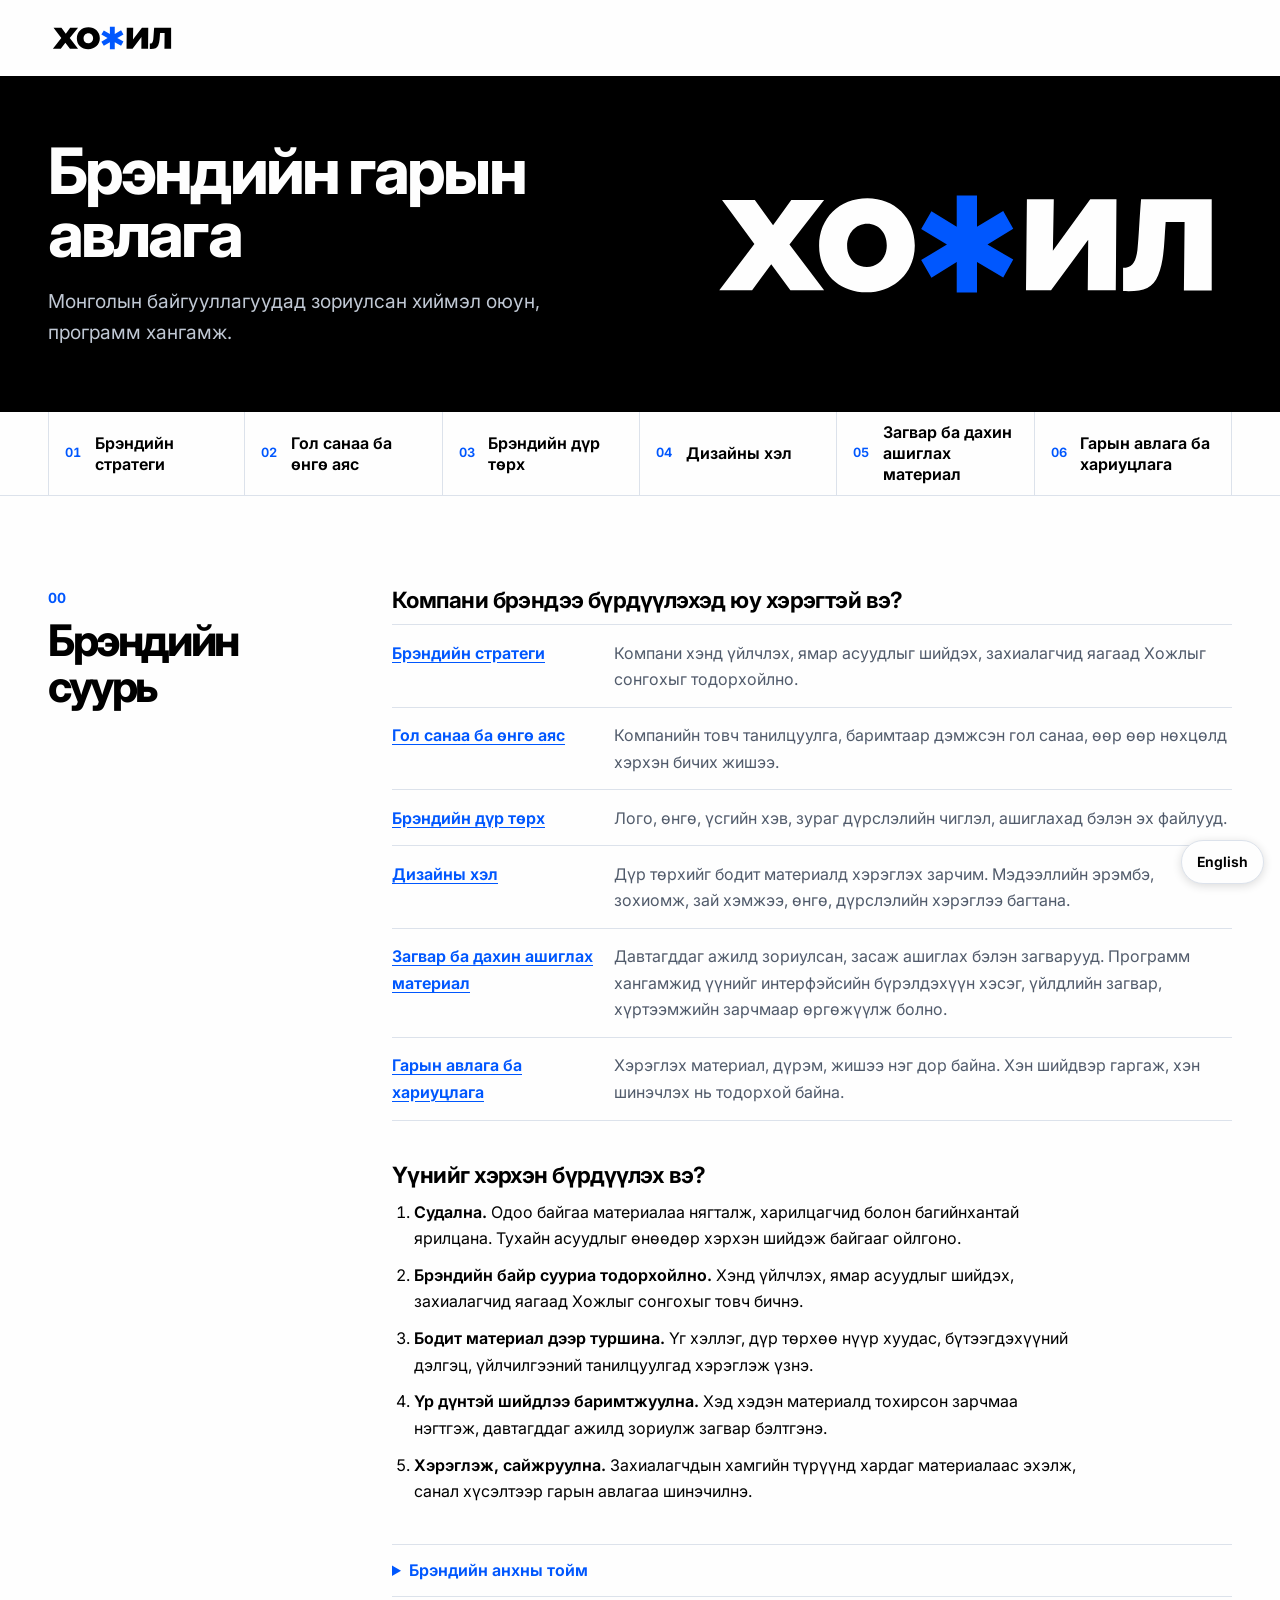
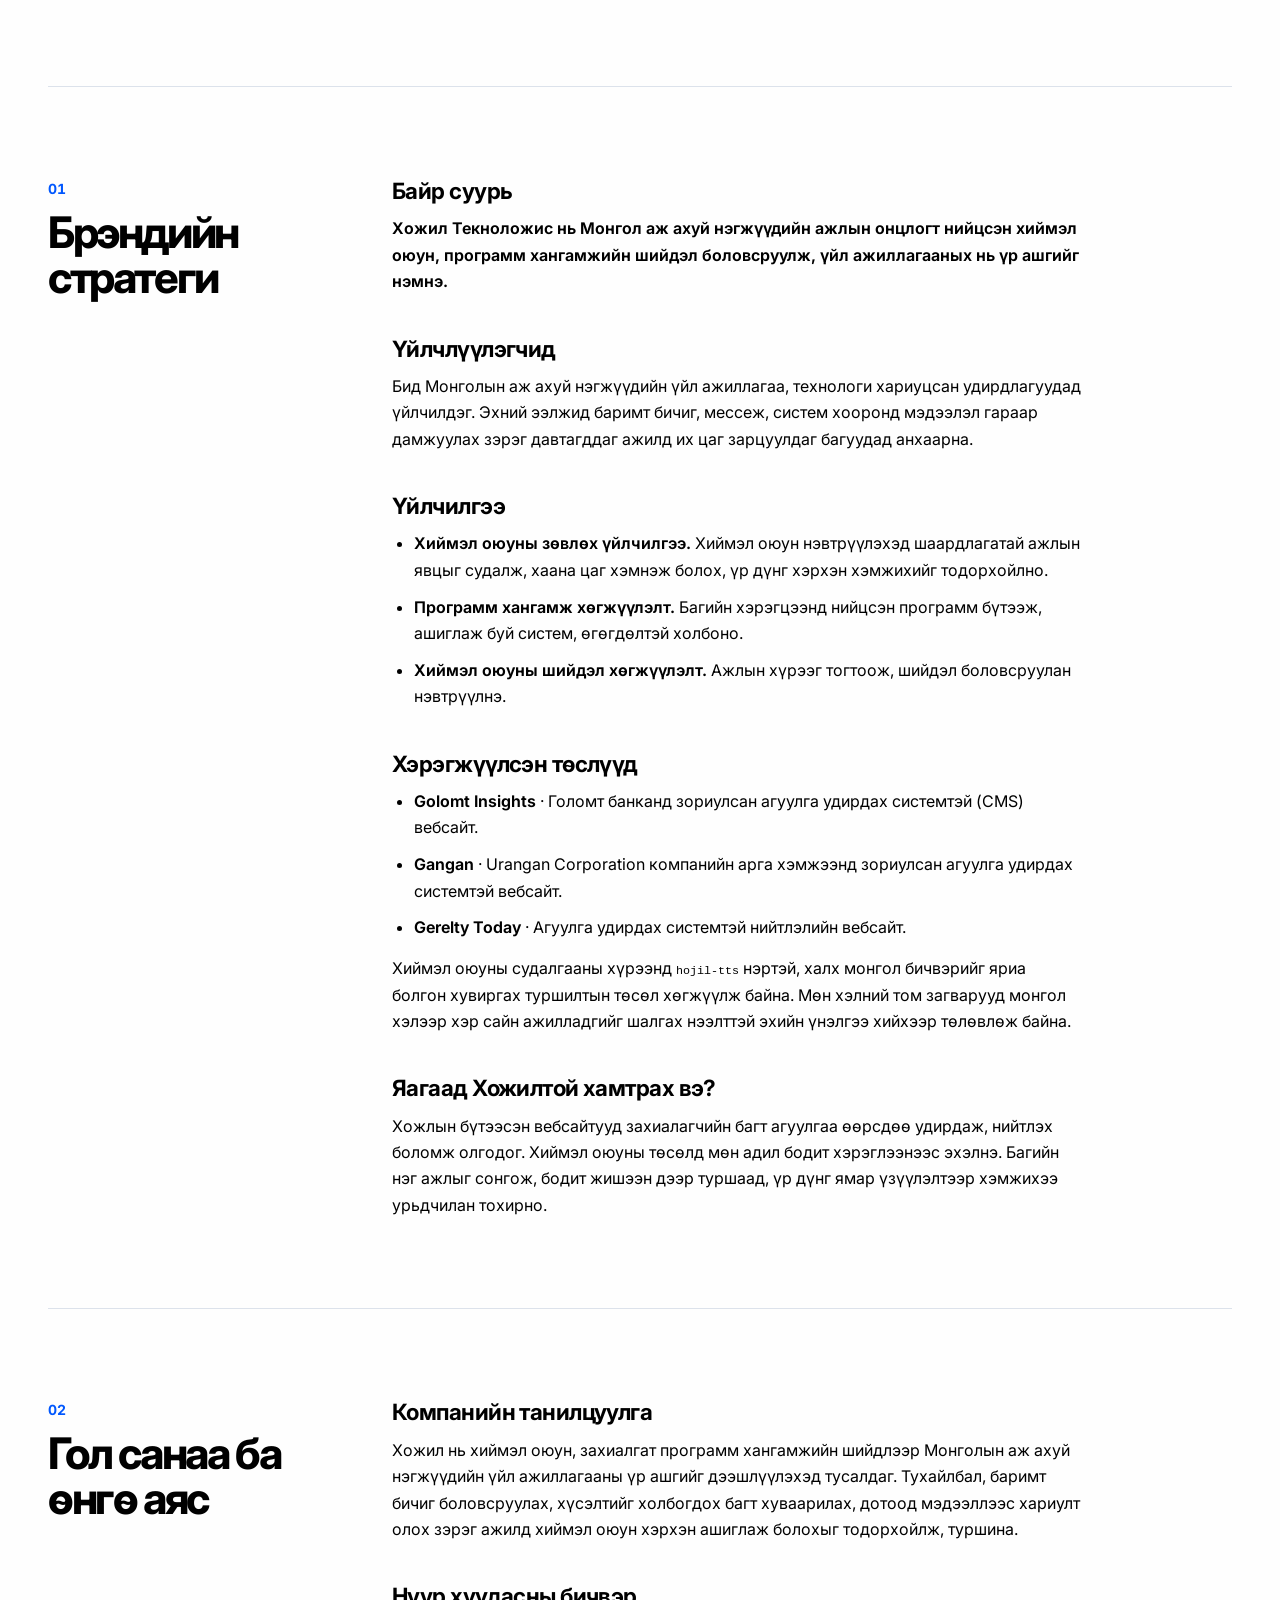
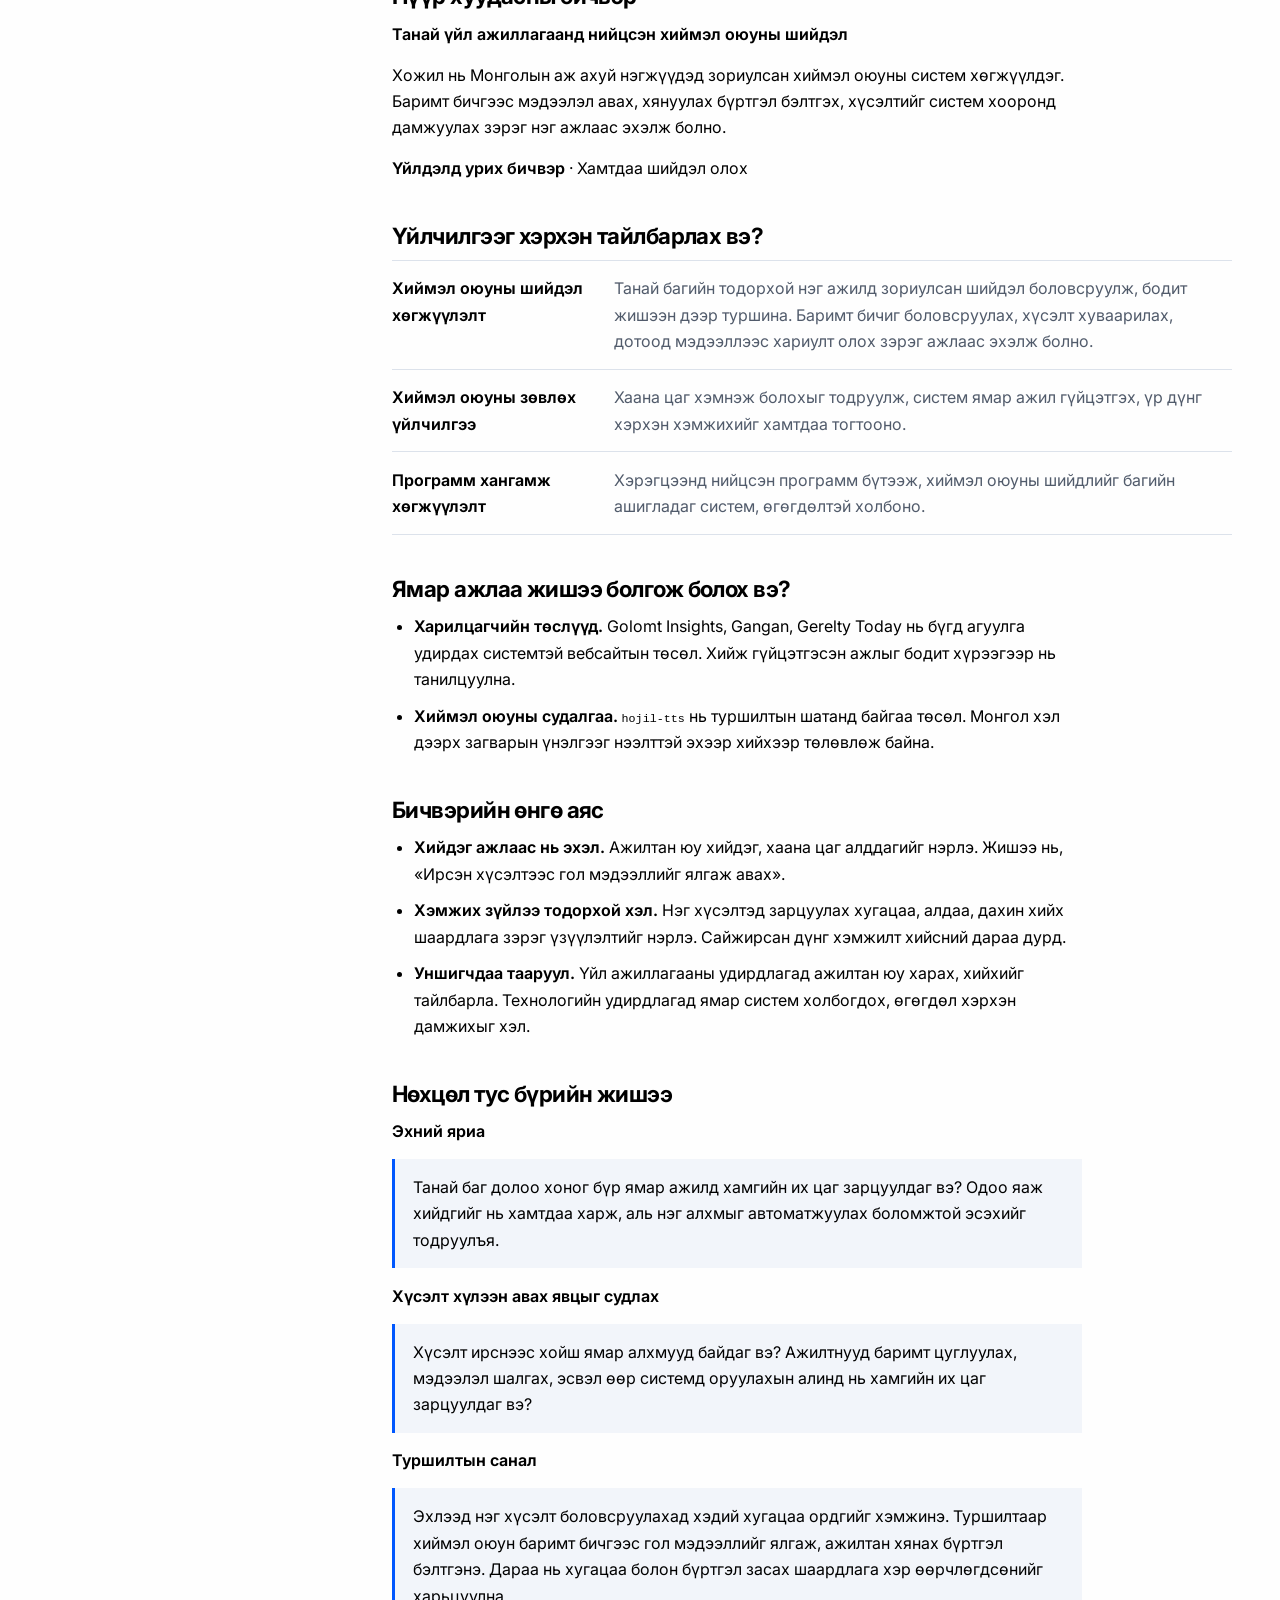
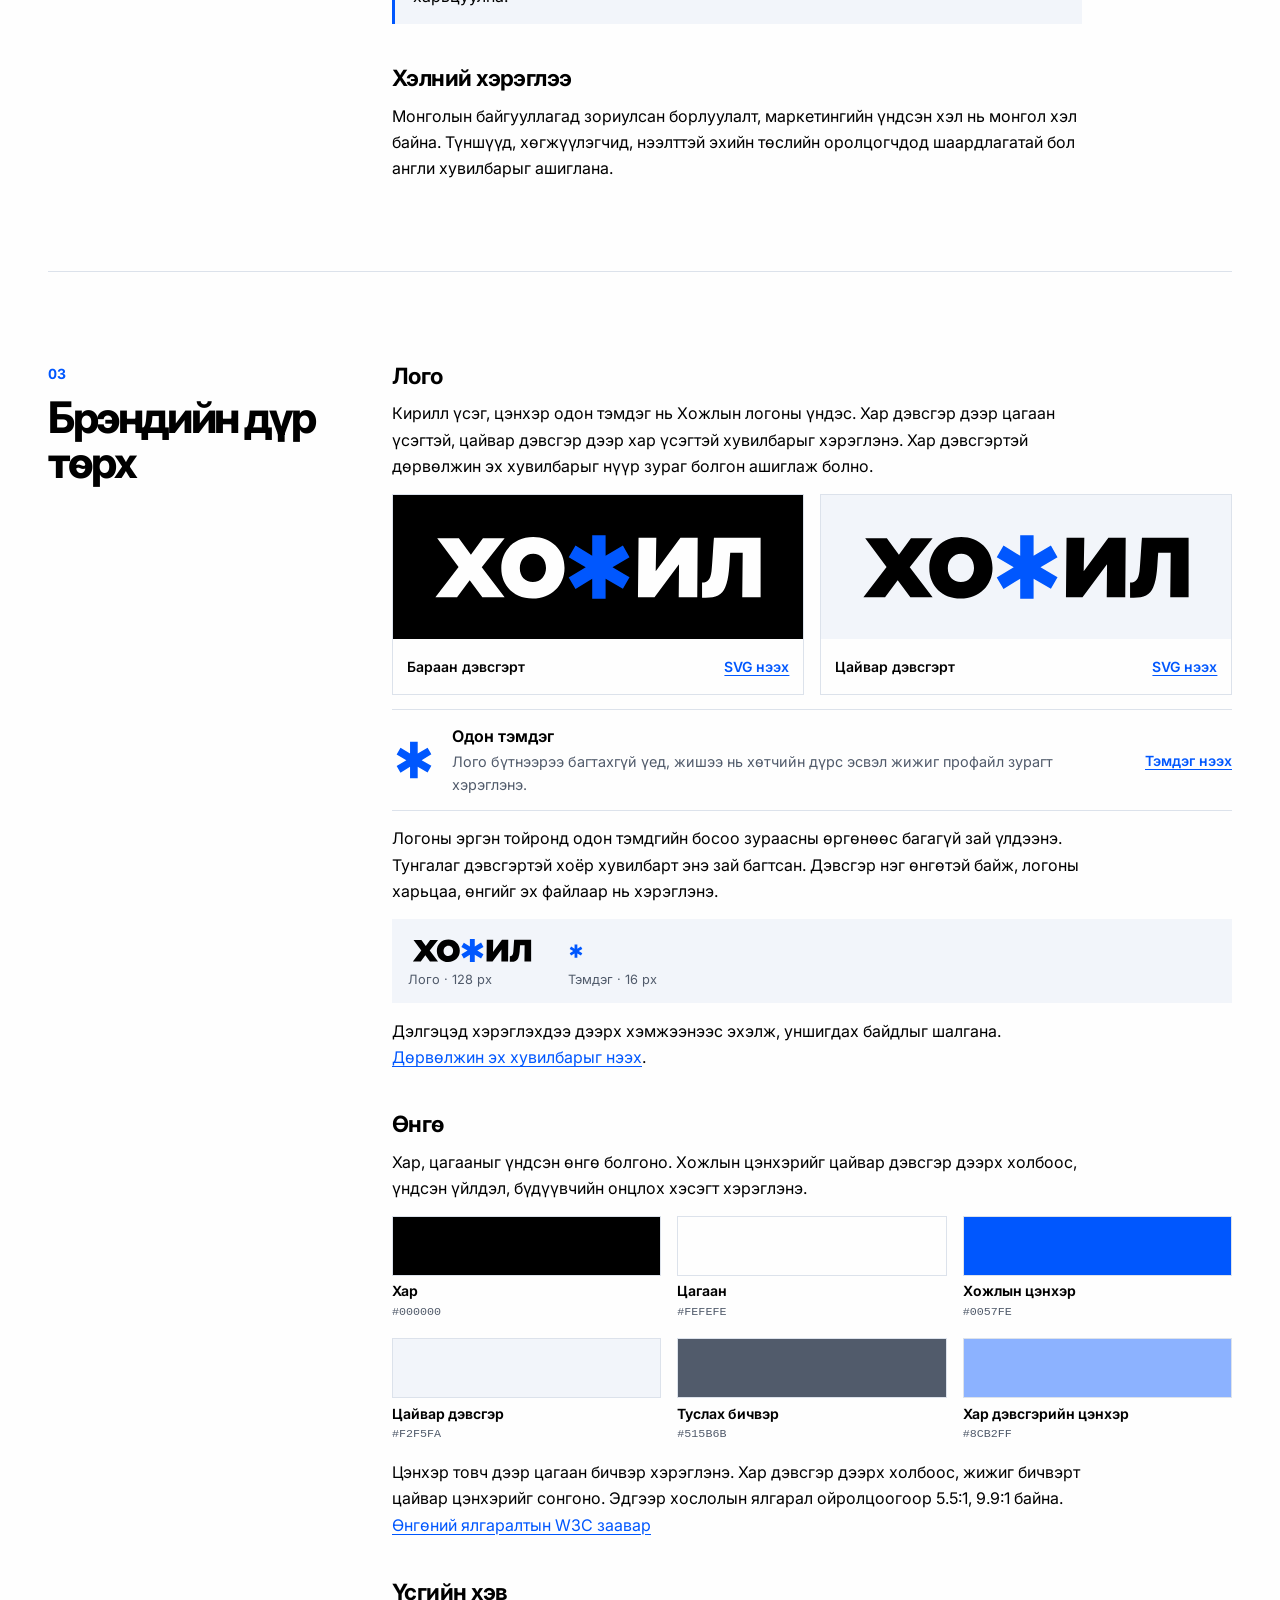
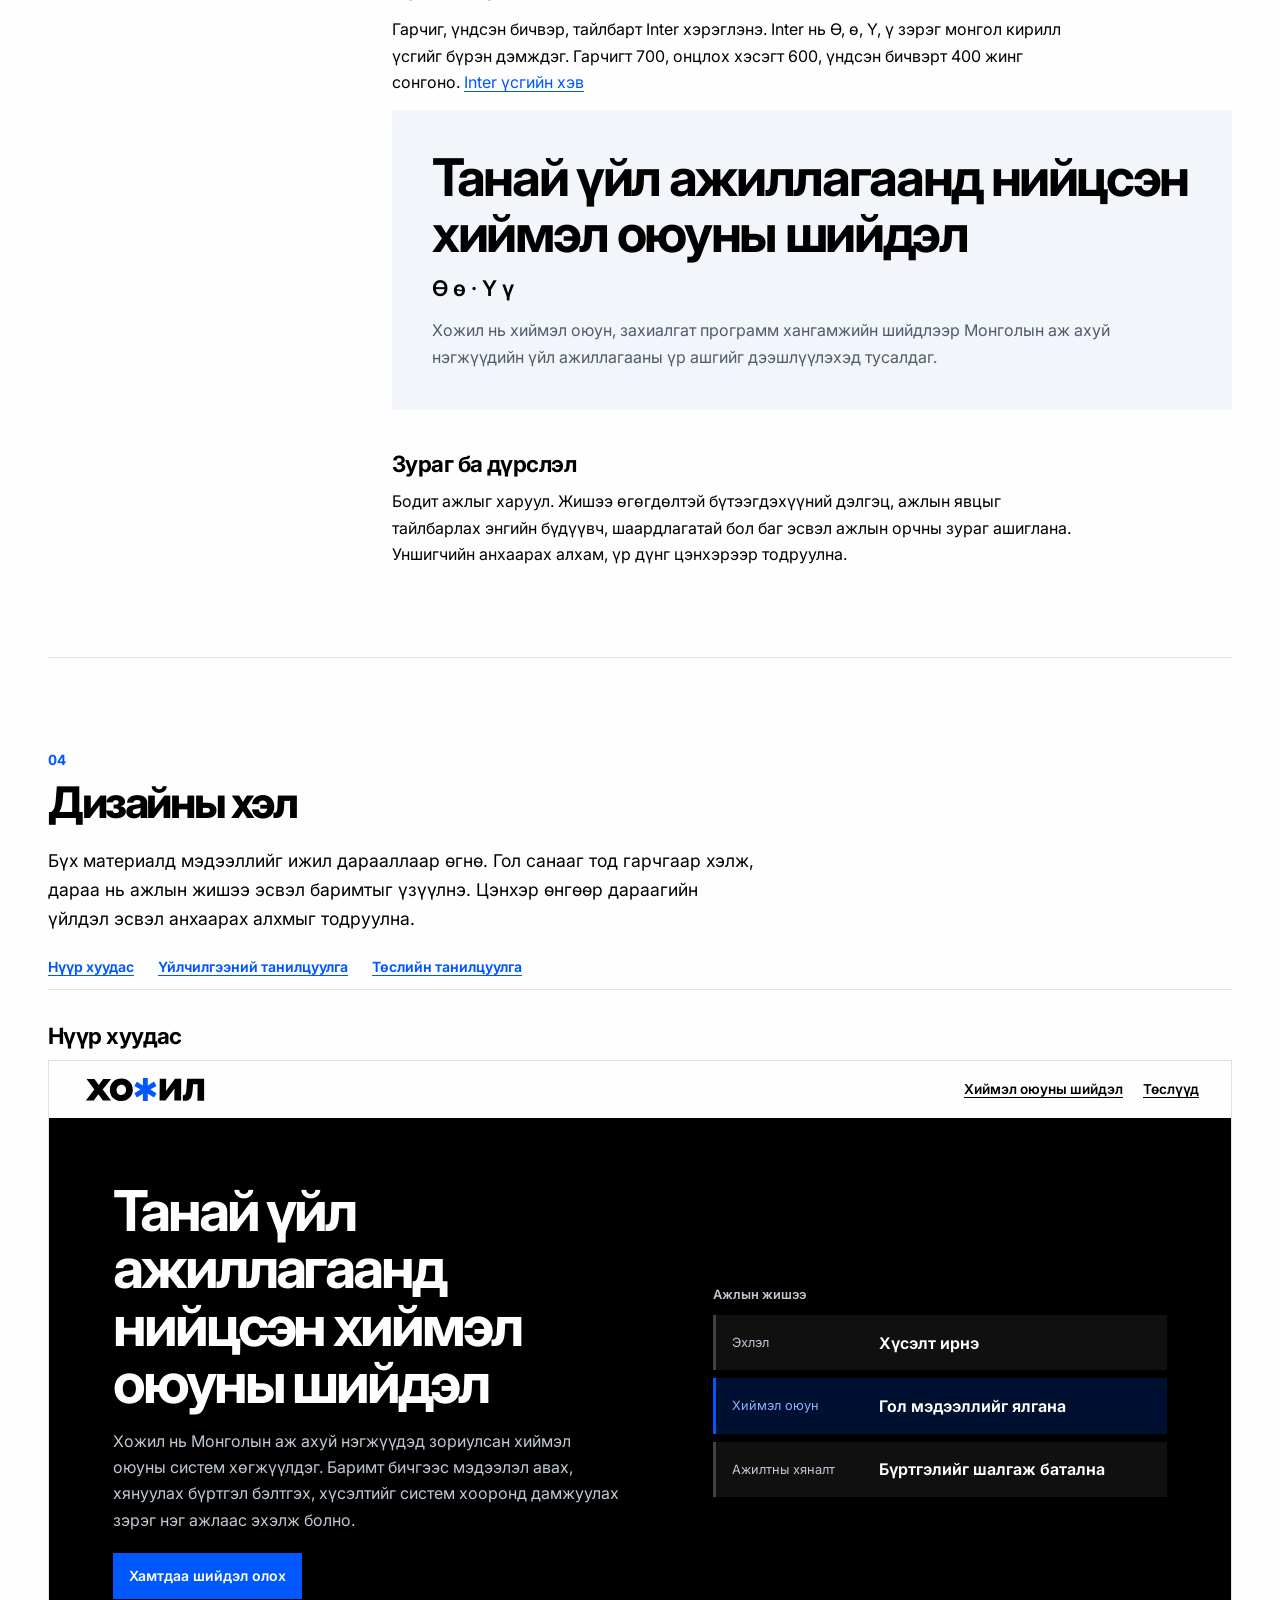
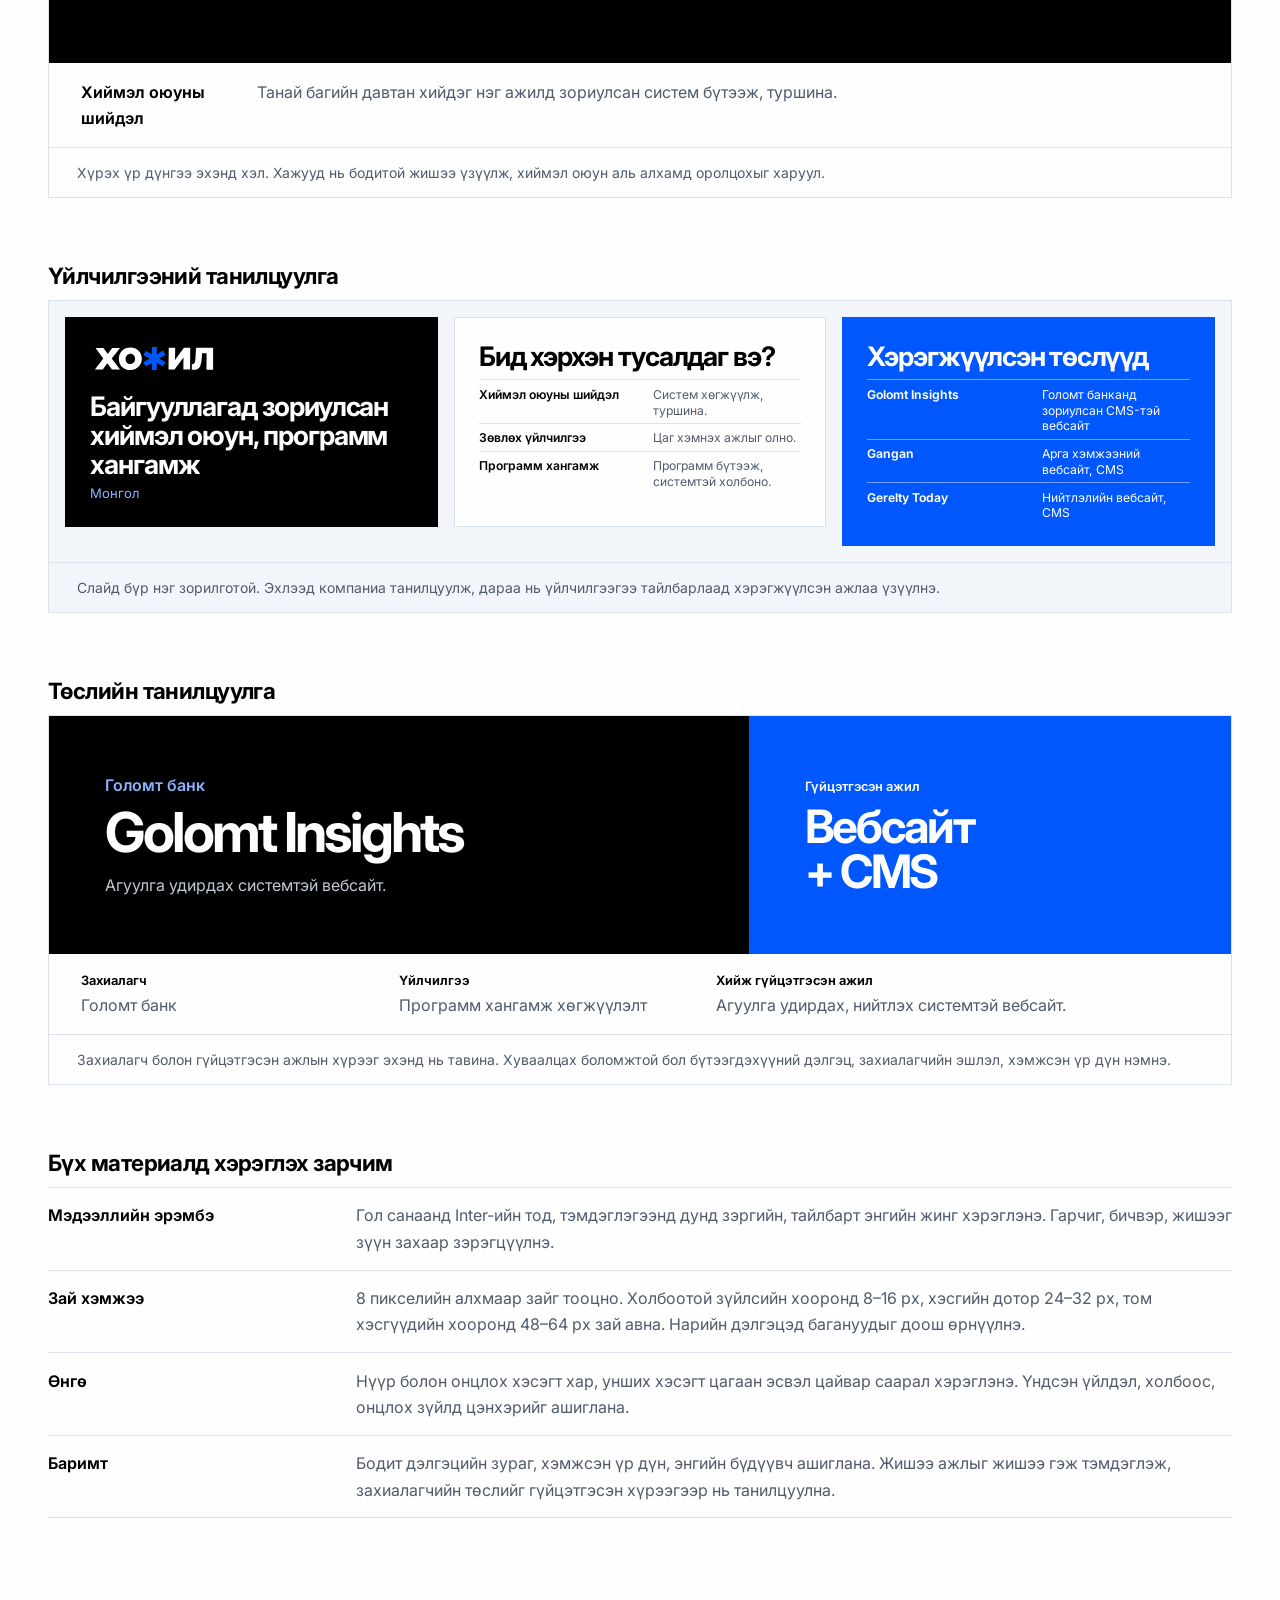
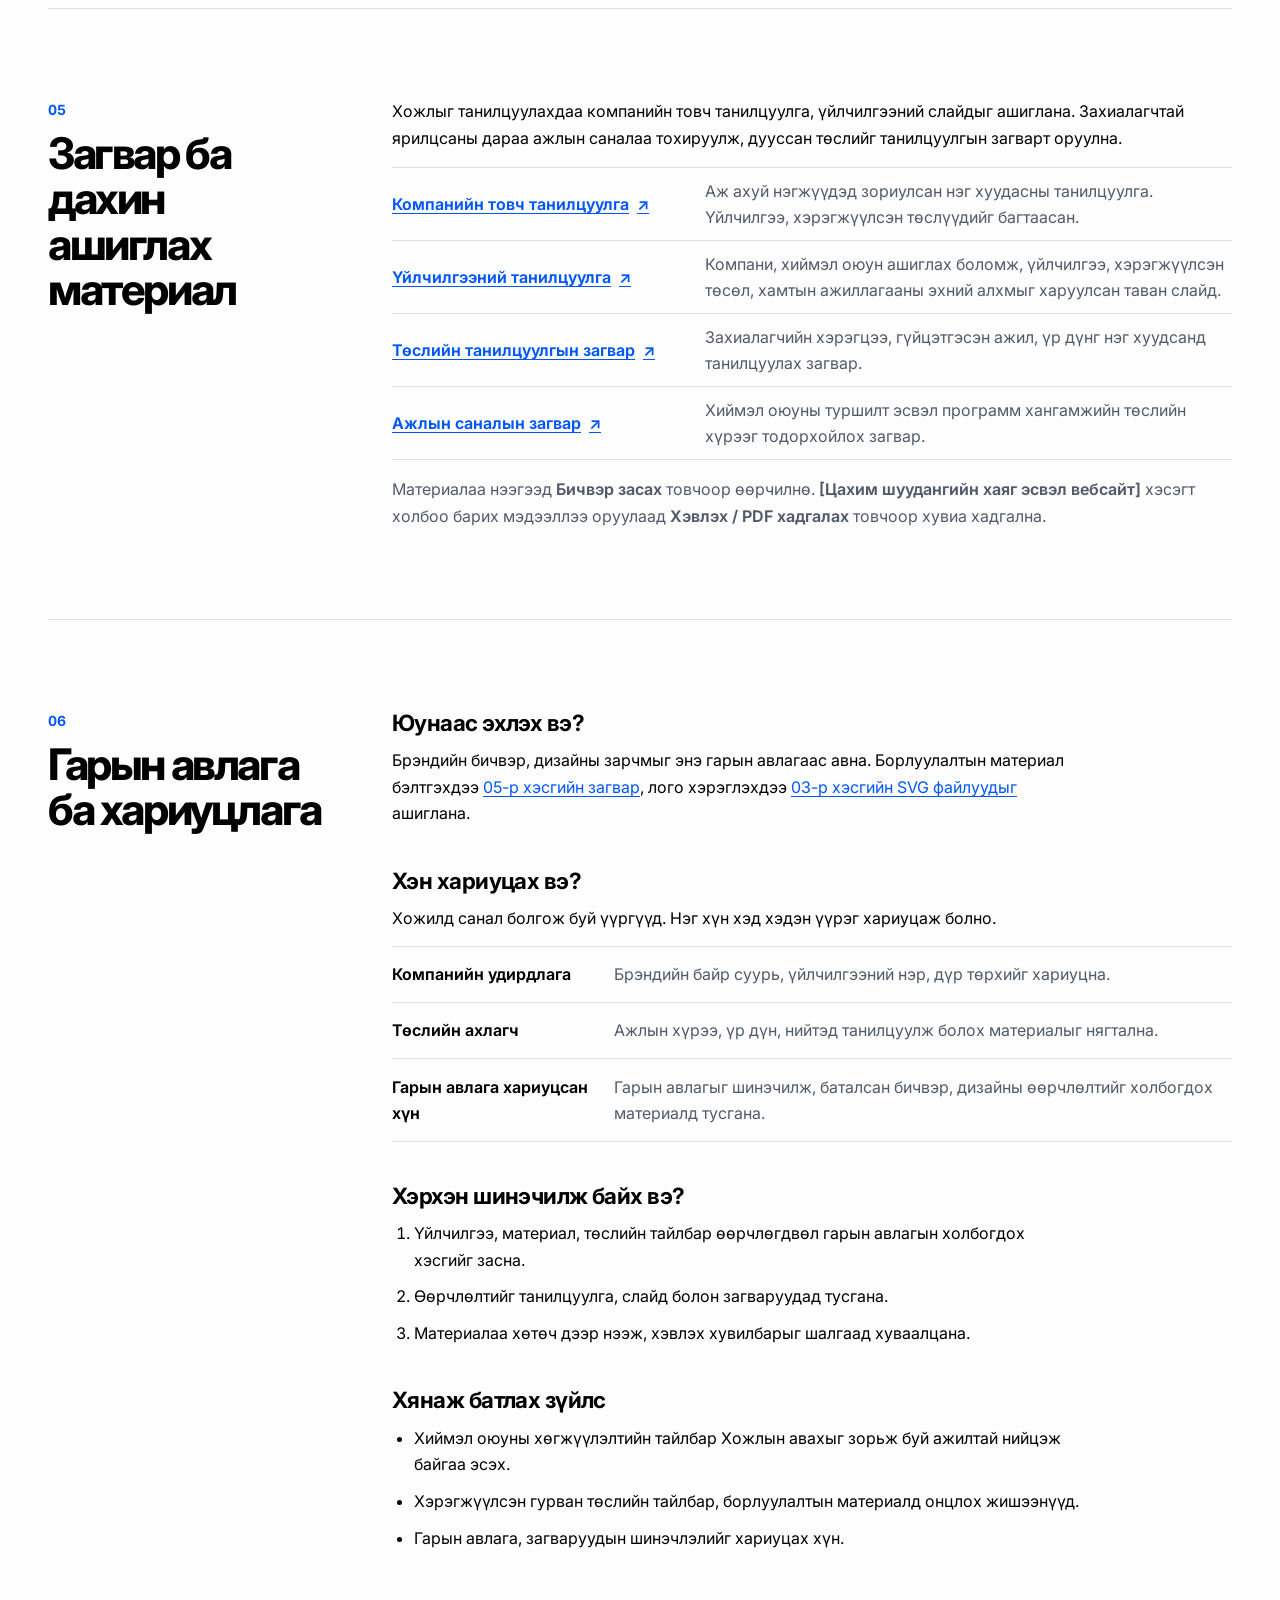
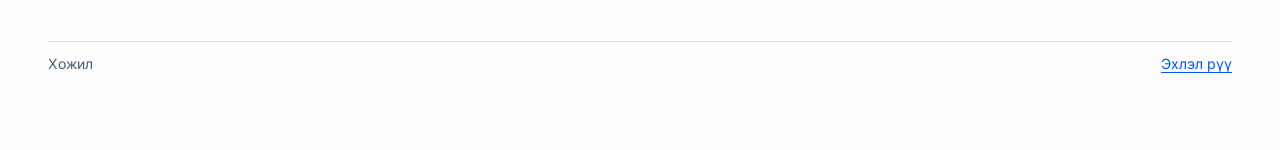
==== mn/index.html @ 7507163d "Add bilingual Hojil brand guide" ====
<!doctype html>
<html lang="mn">
<head>
  <meta charset="utf-8">
  <meta name="viewport" content="width=device-width, initial-scale=1">
  <title>Брэндийн гарын авлага · Хожил</title>
  <link rel="icon" href="../assets/logo/hojil-symbol.svg" type="image/svg+xml">
  <link rel="stylesheet" href="../assets/brand.css">
</head>
<body id="top">
  <a class="skip" href="#content">Үндсэн агуулга руу очих</a>
  <header class="site-header"><div class="wrap masthead">
    <a class="brand-link" href="index.html" aria-label="Хожил · Брэндийн гарын авлага"><img src="../assets/logo/hojil-wordmark-on-light.svg" alt="" width="128" height="33"></a>
    <a class="language-switch" href="../index.html" lang="en">English</a>
  </div></header>
  <div class="hero"><div class="wrap hero-content">
    <div><h1>Брэндийн гарын авлага</h1><p>Монголын байгууллагуудад зориулсан хиймэл оюун, программ хангамж.</p></div>
    <img class="hero-mark" src="../assets/logo/hojil-wordmark-on-dark.svg" alt="Хожил" width="540" height="139">
  </div></div>
  <nav class="toc" aria-label="Агуулга"><div class="wrap toc-links"><a href="#positioning"><span aria-hidden="true">01</span>Брэндийн стратеги</a><a href="#messaging"><span aria-hidden="true">02</span>Гол санаа ба өнгө аяс</a><a href="#visual"><span aria-hidden="true">03</span>Брэндийн дүр төрх</a><a href="#design"><span aria-hidden="true">04</span>Дизайны хэл</a><a href="#templates"><span aria-hidden="true">05</span>Загвар ба дахин ашиглах материал</a><a href="#guidelines"><span aria-hidden="true">06</span>Гарын авлага ба хариуцлага</a></div></nav>
  <main id="content" class="wrap" tabindex="-1"><section class="chapter" id="foundations" aria-labelledby="foundations-title">
<header class="chapter-header"><span class="index">00</span><h2 id="foundations-title">Брэндийн суурь</h2></header>
<div class="chapter-content"><section class="subsection"><h3>Компани брэндээ бүрдүүлэхэд юу хэрэгтэй вэ?</h3><dl class="matrix"><div class="matrix-row"><dt><a href="#positioning">Брэндийн стратеги</a></dt><dd>Компани хэнд үйлчлэх, ямар асуудлыг шийдэх, захиалагчид яагаад Хожлыг сонгохыг тодорхойлно.</dd></div><div class="matrix-row"><dt><a href="#messaging">Гол санаа ба өнгө аяс</a></dt><dd>Компанийн товч танилцуулга, баримтаар дэмжсэн гол санаа, өөр өөр нөхцөлд хэрхэн бичих жишээ.</dd></div><div class="matrix-row"><dt><a href="#visual">Брэндийн дүр төрх</a></dt><dd>Лого, өнгө, үсгийн хэв, зураг дүрслэлийн чиглэл, ашиглахад бэлэн эх файлууд.</dd></div><div class="matrix-row"><dt><a href="#design">Дизайны хэл</a></dt><dd>Дүр төрхийг бодит материалд хэрэглэх зарчим. Мэдээллийн эрэмбэ, зохиомж, зай хэмжээ, өнгө, дүрслэлийн хэрэглээ багтана.</dd></div><div class="matrix-row"><dt><a href="#templates">Загвар ба дахин ашиглах материал</a></dt><dd>Давтагддаг ажилд зориулсан, засаж ашиглах бэлэн загварууд. Программ хангамжид үүнийг интерфэйсийн бүрэлдэхүүн хэсэг, үйлдлийн загвар, хүртээмжийн зарчмаар өргөжүүлж болно.</dd></div><div class="matrix-row"><dt><a href="#guidelines">Гарын авлага ба хариуцлага</a></dt><dd>Хэрэглэх материал, дүрэм, жишээ нэг дор байна. Хэн шийдвэр гаргаж, хэн шинэчлэх нь тодорхой байна.</dd></div></dl></section>
<section class="subsection"><h3>Үүнийг хэрхэн бүрдүүлэх вэ?</h3>
<ol>
  <li><strong>Судална.</strong> Одоо байгаа материалаа нягталж, харилцагчид болон багийнхантай ярилцана. Тухайн асуудлыг өнөөдөр хэрхэн шийдэж байгааг ойлгоно.</li>
  <li><strong>Брэндийн байр сууриа тодорхойлно.</strong> Хэнд үйлчлэх, ямар асуудлыг шийдэх, захиалагчид яагаад Хожлыг сонгохыг товч бичнэ.</li>
  <li><strong>Бодит материал дээр туршина.</strong> Үг хэллэг, дүр төрхөө нүүр хуудас, бүтээгдэхүүний дэлгэц, үйлчилгээний танилцуулгад хэрэглэж үзнэ.</li>
  <li><strong>Үр дүнтэй шийдлээ баримтжуулна.</strong> Хэд хэдэн материалд тохирсон зарчмаа нэгтгэж, давтагддаг ажилд зориулж загвар бэлтгэнэ.</li>
  <li><strong>Хэрэглэж, сайжруулна.</strong> Захиалагчдын хамгийн түрүүнд хардаг материалаас эхэлж, санал хүсэлтээр гарын авлагаа шинэчилнэ.</li>
</ol></section>
<details class="initial-audit"><summary>Брэндийн анхны тойм</summary><p class="audit-note">Энэ тоймд брэндийн ажлыг эхлэх үеийн нөхцөл, тухайн үед тавьсан зорилтуудыг тэмдэглэсэн.</p><section class="subsection"><h3>Хожилд одоо юу байна вэ?</h3><p>Хожил нь Монголд <strong>хиймэл оюуны зөвлөх үйлчилгээ, программ хангамж хөгжүүлэлт, хиймэл оюуны шийдэл хөгжүүлэлт</strong> эрхэлдэг компани. Халх монгол бичвэрийг яриа болгон хувиргах туршилтын <code>hojil-tts</code> төсөл нь хиймэл оюуны шийдэл хөгжүүлэлтийн нэг жишээ юм.</p>
<p><code>hojil-brand</code> хавтсанд анх зөвхөн Git-ийн мета өгөгдөл байсан. Энэ тоймыг компанийн танилцуулга болон компьютер дээрх <code>hojil-tts</code> репозиторт тулгуурлан гаргав. Энд дурдсан зарим асуудлыг өөр газар хадгалсан брэндийн эсвэл харилцагчийн материалд тусгасан байж болно.</p>
<dl class="matrix matrix-wide">
<div class="matrix-row"><dt>Брэндийн стратеги</dt>
<dd><span class="cell-label">Одоо байгаа зүйл</span>Хожил Монголд гурван чиглэлээр үйлчилгээ үзүүлдэг. <code>hojil-tts</code> нь хиймэл оюуны шийдэл хөгжүүлэлтийн нэг жишээ.</dd>
<dd><span class="cell-label">Нягталсан материалд дутуу зүйл</span>Ямар захиалагчид анхаарах, тэд ямар асуудлаар Хожилд хандах, яагаад сонгохыг тодорхойлох. Үйлчилгээ тус бүрийн хүрээ, хоорондын уялдааг гаргах.</dd>
</div>
<div class="matrix-row"><dt>Гол санаа ба бичвэрийн өнгө аяс</dt>
<dd><span class="cell-label">Одоо байгаа зүйл</span>Үйлчилгээний гурван чиглэл тодорхой. <code>hojil-tts</code>-ийн README болон ярианы чанарыг сонсож үнэлсэн тэмдэглэл хиймэл оюуны хөгжүүлэлтийн жишээг баримтжуулсан.</dd>
<dd><span class="cell-label">Нягталсан материалд дутуу зүйл</span>Компани болон үйлчилгээ тус бүрийг энгийн үгээр танилцуулах. Зөвлөх үйлчилгээ, программ хангамж хөгжүүлэлтийн ажлын жишээ цуглуулж, эхний материалуудыг ямар хэлээр бэлтгэхээ шийдэх.</dd>
</div>
<div class="matrix-row"><dt>Дүр төрх</dt>
<dd><span class="cell-label">Одоо байгаа зүйл</span>Хожил хар дэвсгэр дээр цэнхэр одон тэмдэгтэй кирилл <a href="../assets/logo/hojil-logo.svg">бичвэрэн логотой</a>.</dd>
<dd><span class="cell-label">Нягталсан материалд дутуу зүйл</span>Лого хэрэглэх дүрэм, шаардлагатай хувилбарууд, өнгө, үсгийн хэв, дүрслэлийн чиглэлээ тодорхойлох. Үсгийн хэв сонгохдоо монгол кирилл үсгийг бүрэн дэмждэг эсэхийг шалгах.</dd>
</div>
<div class="matrix-row"><dt>Дизайны хэл</dt>
<dd><span class="cell-label">Одоо байгаа зүйл</span>Яриа үүсгэх, тоглуулах, харьцуулах, үнэлэх туршилтын хуудас бий.</dd>
<dd><span class="cell-label">Нягталсан материалд дутуу зүйл</span>Компанийн материалын зохиомж, бичвэрийн шатлал, өнгөний хэрэглээг нэг мөр болгох. Бүтээгдэхүүний үзүүлэн уг дизайны хэлэнд хэрхэн нийцэхийг туршилтын хуудсан дээр шалгах.</dd>
</div>
<div class="matrix-row"><dt>Загвар ба дахин ашиглах материал</dt>
<dd><span class="cell-label">Одоо байгаа зүйл</span>Дотоодод ажилладаг туршилтын хуудас нь бүтээгдэхүүнийг үзүүлэх боломж олгодог.</dd>
<dd><span class="cell-label">Нягталсан материалд дутуу зүйл</span>Компанийн товч танилцуулга, хэрэгжүүлсэн төслийг танилцуулах загвараас эхлэх. Борлуулалт, маркетингийн хэрэгцээ тодорхой болоход давтагддаг ажлын загваруудыг нэмэх.</dd>
</div>
<div class="matrix-row"><dt>Гарын авлага ба хариуцах эзэн</dt>
<dd><span class="cell-label">Одоо байгаа зүйл</span>Техникийн репозитор баримт бичгийн индекстэй. Энэ файл нь брэндийн баримтжуулалтын эхлэл юм.</dd>
<dd><span class="cell-label">Нягталсан материалд дутуу зүйл</span>Баталсан шийдвэр, брэндийн материалыг нэг дор байршуулж, шинэчлэл хариуцах хүнийг тогтоох.</dd>
</div>
</dl>
<p>Эх сурвалж — TTS төслийн README, туршилтын хуудасны заавар, туршилтын хуудасны интерфэйс, ярианы чанарыг сонсож үнэлсэн дүн.</p></section><section class="subsection"><h3>Юунаас эхлэх вэ?</h3><p><strong>Компанийн брэндийн байр суурийг нэг хуудсанд тодорхойлохоос эхэлнэ.</strong> Хожил Монголд хэнд тусалдаг, захиалагчид ямар асуудлаар ханддаг, яагаад тус компанийг сонгохыг тайлбарлана. Эхний танилцуулгыг «Хожил нь Монголд хиймэл оюуны зөвлөх үйлчилгээ үзүүлж, программ хангамж болон хиймэл оюуны шийдэл хөгжүүлдэг компани» гэж бичиж болно.</p>
<ol><li><strong>Хэрэгжүүлсэн болон хэрэгжүүлэх боломжтой ажлуудаа тоймлоно.</strong> Хэн Хожилд ямар асуудлаар хандсан, өмнө нь юу туршсан, яагаад Хожилтой хамтран ажиллах талаар бодсоныг тодруулна. Эдгээр жишээнд тулгуурлан эхний ээлжид ямар захиалагчид, ямар асуудалд анхаарахаа сонгоно.</li><li><strong>Гурван үйлчилгээг захиалагчийн өнцгөөс тайлбарлана.</strong> Ямар үед Хожилд хандах, компани юу хийж өгөх, амжилттай хамтын ажиллагаа ямар үр дүнтэй байхыг үйлчилгээ тус бүрээр тодорхойлно. Компанийн хэрэгжүүлэхээр зорьж буй төслүүдэд зөвлөх ажил хаана дуусаж, хэрэгжүүлэлт хаанаас эхлэхийг тодруулна.</li><li><strong>Үйлчилгээ бүрийг бодит жишээгээр дэмжинэ.</strong> Нийтэд танилцуулж болох төсөл, үр дүн, харилцагчийн санал хүсэлтийг цуглуулна. <code>hojil-tts</code>-ийг хиймэл оюуны хөгжүүлэлтийн жишээ болгон танилцуулж, туршилтын шатанд байгааг тодорхой бичнэ. Туршилтын хуудас дотоод орчинд ажилладаг, загварын экспортолсон хувилбар хязгаарлагдмал хандалттай, ярианы чанарыг цөөн жишээн дээр сонсож үнэлсэн.</li><li><strong>Товч баримтаа компанийн танилцуулгад ашиглана.</strong> Компанийн тайлбар, гурван үйлчилгээ, ажлын жишээ, холбоо барих мэдээлэл бүхий нүүр хуудас эсвэл нэг хуудасны танилцуулга бэлтгэнэ. Үүн дээр дүр төрхийн эхний шийдлүүдээ туршина.</li></ol>
<p>Эхний зорилт бол гол захиалагч болон тэдний асуудлыг тодорхойлсон, гурван үйлчилгээг энгийн үгээр тайлбарласан, боломжтой хэсэг бүрийг бодит жишээгээр дэмжсэн нэг хуудасны товч баримт юм.</p></section></details></div>
</section>
<section class="chapter" id="positioning" aria-labelledby="positioning-title">
<header class="chapter-header"><span class="index">01</span><h2 id="positioning-title">Брэндийн стратеги</h2></header>
<div class="chapter-content"><section class="subsection"><h3>Байр суурь</h3><p><strong>Хожил Текноложис нь Монгол аж ахуй нэгжүүдийн ажлын онцлогт нийцсэн хиймэл оюун, программ хангамжийн шийдэл боловсруулж, үйл ажиллагааных нь үр ашгийг нэмнэ.</strong></p></section>
<section class="subsection"><h3>Үйлчлүүлэгчид</h3><p>Бид Монголын аж ахуй нэгжүүдийн үйл ажиллагаа, технологи хариуцсан удирдлагуудад үйлчилдэг. Эхний ээлжид баримт бичиг, мессеж, систем хооронд мэдээлэл гараар дамжуулах зэрэг давтагддаг ажилд их цаг зарцуулдаг багуудад анхаарна.</p></section>
<section class="subsection"><h3>Үйлчилгээ</h3>
<ul>
  <li><strong>Хиймэл оюуны зөвлөх үйлчилгээ.</strong> Хиймэл оюун нэвтрүүлэхэд шаардлагатай ажлын явцыг судалж, хаана цаг хэмнэж болох, үр дүнг хэрхэн хэмжихийг тодорхойлно.</li>
  <li><strong>Программ хангамж хөгжүүлэлт.</strong> Багийн хэрэгцээнд нийцсэн программ бүтээж, ашиглаж буй систем, өгөгдөлтэй холбоно.</li>
  <li><strong>Хиймэл оюуны шийдэл хөгжүүлэлт.</strong> Ажлын хүрээг тогтоож, шийдэл боловсруулан нэвтрүүлнэ.</li>
</ul></section>
<section class="subsection"><h3>Хэрэгжүүлсэн төслүүд</h3>
<ul>
  <li><strong>Golomt Insights</strong> · Голомт банканд зориулсан агуулга удирдах системтэй (CMS) вебсайт.</li>
  <li><strong>Gangan</strong> · Urangan Corporation компанийн арга хэмжээнд зориулсан агуулга удирдах системтэй вебсайт.</li>
  <li><strong>Gerelty Today</strong> · Агуулга удирдах системтэй нийтлэлийн вебсайт.</li>
</ul>
<p>Хиймэл оюуны судалгааны хүрээнд <code>hojil-tts</code> нэртэй, халх монгол бичвэрийг яриа болгон хувиргах туршилтын төсөл хөгжүүлж байна. Мөн хэлний том загварууд монгол хэлээр хэр сайн ажилладгийг шалгах нээлттэй эхийн үнэлгээ хийхээр төлөвлөж байна.</p></section>
<section class="subsection"><h3>Яагаад Хожилтой хамтрах вэ?</h3><p>Хожлын бүтээсэн вебсайтууд захиалагчийн багт агуулгаа өөрсдөө удирдаж, нийтлэх боломж олгодог. Хиймэл оюуны төсөлд мөн адил бодит хэрэглээнээс эхэлнэ. Багийн нэг ажлыг сонгож, бодит жишээн дээр туршаад, үр дүнг ямар үзүүлэлтээр хэмжихээ урьдчилан тохирно.</p></section>
</div>
</section>
<section class="chapter" id="messaging" aria-labelledby="messaging-title">
<header class="chapter-header"><span class="index">02</span><h2 id="messaging-title">Гол санаа ба өнгө аяс</h2></header>
<div class="chapter-content"><section class="subsection"><h3>Компанийн танилцуулга</h3><p>Хожил нь хиймэл оюун, захиалгат программ хангамжийн шийдлээр Монголын аж ахуй нэгжүүдийн үйл ажиллагааны үр ашгийг дээшлүүлэхэд тусалдаг. Тухайлбал, баримт бичиг боловсруулах, хүсэлтийг холбогдох багт хуваарилах, дотоод мэдээллээс хариулт олох зэрэг ажилд хиймэл оюун хэрхэн ашиглаж болохыг тодорхойлж, туршина.</p></section>
<section class="subsection"><h3>Нүүр хуудасны бичвэр</h3><p><strong>Танай үйл ажиллагаанд нийцсэн хиймэл оюуны шийдэл</strong></p><p>Хожил нь Монголын аж ахуй нэгжүүдэд зориулсан хиймэл оюуны систем хөгжүүлдэг. Баримт бичгээс мэдээлэл авах, хянуулах бүртгэл бэлтгэх, хүсэлтийг систем хооронд дамжуулах зэрэг нэг ажлаас эхэлж болно.</p><p><strong>Үйлдэлд урих бичвэр</strong> · Хамтдаа шийдэл олох</p></section>
<section class="subsection"><h3>Үйлчилгээг хэрхэн тайлбарлах вэ?</h3><dl class="matrix"><div class="matrix-row"><dt>Хиймэл оюуны шийдэл хөгжүүлэлт</dt><dd>Танай багийн тодорхой нэг ажилд зориулсан шийдэл боловсруулж, бодит жишээн дээр туршина. Баримт бичиг боловсруулах, хүсэлт хуваарилах, дотоод мэдээллээс хариулт олох зэрэг ажлаас эхэлж болно.</dd></div><div class="matrix-row"><dt>Хиймэл оюуны зөвлөх үйлчилгээ</dt><dd>Хаана цаг хэмнэж болохыг тодруулж, систем ямар ажил гүйцэтгэх, үр дүнг хэрхэн хэмжихийг хамтдаа тогтооно.</dd></div><div class="matrix-row"><dt>Программ хангамж хөгжүүлэлт</dt><dd>Хэрэгцээнд нийцсэн программ бүтээж, хиймэл оюуны шийдлийг багийн ашигладаг систем, өгөгдөлтэй холбоно.</dd></div></dl></section>
<section class="subsection"><h3>Ямар ажлаа жишээ болгож болох вэ?</h3>
<ul>
  <li><strong>Харилцагчийн төслүүд.</strong> Golomt Insights, Gangan, Gerelty Today нь бүгд агуулга удирдах системтэй вебсайтын төсөл. Хийж гүйцэтгэсэн ажлыг бодит хүрээгээр нь танилцуулна.</li>
  <li><strong>Хиймэл оюуны судалгаа.</strong> <code>hojil-tts</code> нь туршилтын шатанд байгаа төсөл. Монгол хэл дээрх загварын үнэлгээг нээлттэй эхээр хийхээр төлөвлөж байна.</li>
</ul></section>
<section class="subsection"><h3>Бичвэрийн өнгө аяс</h3>
<ul>
  <li><strong>Хийдэг ажлаас нь эхэл.</strong> Ажилтан юу хийдэг, хаана цаг алддагийг нэрлэ. Жишээ нь, «Ирсэн хүсэлтээс гол мэдээллийг ялгаж авах».</li>
  <li><strong>Хэмжих зүйлээ тодорхой хэл.</strong> Нэг хүсэлтэд зарцуулах хугацаа, алдаа, дахин хийх шаардлага зэрэг үзүүлэлтийг нэрлэ. Сайжирсан дүнг хэмжилт хийсний дараа дурд.</li>
  <li><strong>Уншигчдаа тааруул.</strong> Үйл ажиллагааны удирдлагад ажилтан юу харах, хийхийг тайлбарла. Технологийн удирдлагад ямар систем холбогдох, өгөгдөл хэрхэн дамжихыг хэл.</li>
</ul></section>
<section class="subsection"><h3>Нөхцөл тус бүрийн жишээ</h3>
<p><strong>Эхний яриа</strong></p><blockquote><p>Танай баг долоо хоног бүр ямар ажилд хамгийн их цаг зарцуулдаг вэ? Одоо яаж хийдгийг нь хамтдаа харж, аль нэг алхмыг автоматжуулах боломжтой эсэхийг тодруулъя.</p></blockquote>
<p><strong>Хүсэлт хүлээн авах явцыг судлах</strong></p><blockquote><p>Хүсэлт ирснээс хойш ямар алхмууд байдаг вэ? Ажилтнууд баримт цуглуулах, мэдээлэл шалгах, эсвэл өөр системд оруулахын алинд нь хамгийн их цаг зарцуулдаг вэ?</p></blockquote>
<p><strong>Туршилтын санал</strong></p><blockquote><p>Эхлээд нэг хүсэлт боловсруулахад хэдий хугацаа ордгийг хэмжинэ. Туршилтаар хиймэл оюун баримт бичгээс гол мэдээллийг ялгаж, ажилтан хянах бүртгэл бэлтгэнэ. Дараа нь хугацаа болон бүртгэл засах шаардлага хэр өөрчлөгдсөнийг харьцуулна.</p></blockquote></section>
<section class="subsection"><h3>Хэлний хэрэглээ</h3><p>Монголын байгууллагад зориулсан борлуулалт, маркетингийн үндсэн хэл нь монгол хэл байна. Түншүүд, хөгжүүлэгчид, нээлттэй эхийн төслийн оролцогчдод шаардлагатай бол англи хувилбарыг ашиглана.</p></section>
</div>
</section>
<section class="chapter" id="visual" aria-labelledby="visual-title">
<header class="chapter-header"><span class="index">03</span><h2 id="visual-title">Брэндийн дүр төрх</h2></header>
<div class="chapter-content"><section class="subsection"><h3>Лого</h3>
<p>Кирилл үсэг, цэнхэр одон тэмдэг нь Хожлын логоны үндэс. Хар дэвсгэр дээр цагаан үсэгтэй, цайвар дэвсгэр дээр хар үсэгтэй хувилбарыг хэрэглэнэ. Хар дэвсгэртэй дөрвөлжин эх хувилбарыг нүүр зураг болгон ашиглаж болно.</p>
<div class="logo-grid"><figure class="logo-card"><div class="logo-preview on-dark"><img src="../assets/logo/hojil-wordmark-on-dark.svg" alt="Цагаан үсэг, цэнхэр одон тэмдэгтэй Хожил"></div><figcaption><span>Бараан дэвсгэрт</span><a href="../assets/logo/hojil-wordmark-on-dark.svg" target="_blank" rel="noopener">SVG нээх</a></figcaption></figure><figure class="logo-card"><div class="logo-preview on-light"><img src="../assets/logo/hojil-wordmark-on-light.svg" alt="Хар үсэг, цэнхэр одон тэмдэгтэй Хожил"></div><figcaption><span>Цайвар дэвсгэрт</span><a href="../assets/logo/hojil-wordmark-on-light.svg" target="_blank" rel="noopener">SVG нээх</a></figcaption></figure></div>
<div class="asset-row"><img src="../assets/logo/hojil-symbol.svg" alt="" width="44" height="44"><div><strong>Одон тэмдэг</strong><p>Лого бүтнээрээ багтахгүй үед, жишээ нь хөтчийн дүрс эсвэл жижиг профайл зурагт хэрэглэнэ.</p></div><a href="../assets/logo/hojil-symbol.svg" target="_blank" rel="noopener">Тэмдэг нээх</a></div>
<p>Логоны эргэн тойронд одон тэмдгийн босоо зураасны өргөнөөс багагүй зай үлдээнэ. Тунгалаг дэвсгэртэй хоёр хувилбарт энэ зай багтсан. Дэвсгэр нэг өнгөтэй байж, логоны харьцаа, өнгийг эх файлаар нь хэрэглэнэ.</p>
<div class="size-specimens"><figure><img src="../assets/logo/hojil-wordmark-on-light.svg" alt="128 пиксел өргөн Хожил лого" width="128" height="33"><figcaption>Лого · 128 px</figcaption></figure><figure><img src="../assets/logo/hojil-symbol.svg" alt="16 пиксел өргөн одон тэмдэг" width="16" height="16"><figcaption>Тэмдэг · 16 px</figcaption></figure></div>
<p>Дэлгэцэд хэрэглэхдээ дээрх хэмжээнээс эхэлж, уншигдах байдлыг шалгана. <a href="../assets/logo/hojil-logo.svg" target="_blank" rel="noopener">Дөрвөлжин эх хувилбарыг нээх</a>.</p></section>
<section class="subsection"><h3>Өнгө</h3><p>Хар, цагааныг үндсэн өнгө болгоно. Хожлын цэнхэрийг цайвар дэвсгэр дээрх холбоос, үндсэн үйлдэл, бүдүүвчийн онцлох хэсэгт хэрэглэнэ.</p><ul class="swatches" aria-label="Хожлын өнгөний сонголт"><li><span class="swatch ink" aria-hidden="true"></span><strong>Хар</strong><code>#000000</code></li><li><span class="swatch paper" aria-hidden="true"></span><strong>Цагаан</strong><code>#FEFEFE</code></li><li><span class="swatch blue" aria-hidden="true"></span><strong>Хожлын цэнхэр</strong><code>#0057FE</code></li><li><span class="swatch mist" aria-hidden="true"></span><strong>Цайвар дэвсгэр</strong><code>#F2F5FA</code></li><li><span class="swatch slate" aria-hidden="true"></span><strong>Туслах бичвэр</strong><code>#515B6B</code></li><li><span class="swatch sky" aria-hidden="true"></span><strong>Хар дэвсгэрийн цэнхэр</strong><code>#8CB2FF</code></li></ul><p>Цэнхэр товч дээр цагаан бичвэр хэрэглэнэ. Хар дэвсгэр дээрх холбоос, жижиг бичвэрт цайвар цэнхэрийг сонгоно. Эдгээр хослолын ялгарал ойролцоогоор 5.5:1, 9.9:1 байна. <a href="https://www.w3.org/WAI/WCAG22/Understanding/contrast-minimum.html">Өнгөний ялгаралтын W3C заавар</a></p></section>
<section class="subsection"><h3>Үсгийн хэв</h3><p>Гарчиг, үндсэн бичвэр, тайлбарт Inter хэрэглэнэ. Inter нь Ө, ө, Ү, ү зэрэг монгол кирилл үсгийг бүрэн дэмждэг. Гарчигт 700, онцлох хэсэгт 600, үндсэн бичвэрт 400 жинг сонгоно. <a href="https://rsms.me/inter/">Inter үсгийн хэв</a></p><div class="type-specimen"><p class="sample-heading">Танай үйл ажиллагаанд нийцсэн хиймэл оюуны шийдэл</p><p class="sample-alphabet">Ө ө · Ү ү</p><p class="sample-body">Хожил нь хиймэл оюун, захиалгат программ хангамжийн шийдлээр Монголын аж ахуй нэгжүүдийн үйл ажиллагааны үр ашгийг дээшлүүлэхэд тусалдаг.</p></div></section>
<section class="subsection"><h3>Зураг ба дүрслэл</h3><p>Бодит ажлыг харуул. Жишээ өгөгдөлтэй бүтээгдэхүүний дэлгэц, ажлын явцыг тайлбарлах энгийн бүдүүвч, шаардлагатай бол баг эсвэл ажлын орчны зураг ашиглана. Уншигчийн анхаарах алхам, үр дүнг цэнхэрээр тодруулна.</p></section>
</div>
</section>
<section class="chapter design-chapter" id="design" aria-labelledby="design-title">
<header class="chapter-header"><span class="index">04</span><h2 id="design-title">Дизайны хэл</h2></header>
<div class="chapter-content">
<p class="design-intro">Бүх материалд мэдээллийг ижил дарааллаар өгнө. Гол санааг тод гарчгаар хэлж, дараа нь ажлын жишээ эсвэл баримтыг үзүүлнэ. Цэнхэр өнгөөр дараагийн үйлдэл эсвэл анхаарах алхмыг тодруулна.</p>
<nav class="example-nav" aria-label="Дизайны жишээнүүд"><a href="#homepage-example">Нүүр хуудас</a><a href="#deck-example">Үйлчилгээний танилцуулга</a><a href="#case-example">Төслийн танилцуулга</a></nav>
<section class="subsection design-example" id="homepage-example" aria-labelledby="homepage-title">
  <h3 id="homepage-title">Нүүр хуудас</h3>
  <figure class="design-sample">
    <div class="home-mast"><img src="../assets/logo/hojil-wordmark-on-light.svg" alt="Хожил" width="128" height="33"><div class="home-mast-links"><a href="#home-ai">Хиймэл оюуны шийдэл</a><a href="#case-example">Төслүүд</a></div></div>
    <div class="home-hero"><div><p class="home-title">Танай үйл ажиллагаанд нийцсэн хиймэл оюуны шийдэл</p><p>Хожил нь Монголын аж ахуй нэгжүүдэд зориулсан хиймэл оюуны систем хөгжүүлдэг. Баримт бичгээс мэдээлэл авах, хянуулах бүртгэл бэлтгэх, хүсэлтийг систем хооронд дамжуулах зэрэг нэг ажлаас эхэлж болно.</p><span class="sample-cta">Хамтдаа шийдэл олох</span></div>
      <div class="home-workflow"><p>Ажлын жишээ</p><ol><li><span>Эхлэл</span><strong>Хүсэлт ирнэ</strong></li><li class="ai-step"><span>Хиймэл оюун</span><strong>Гол мэдээллийг ялгана</strong></li><li><span>Ажилтны хяналт</span><strong>Бүртгэлийг шалгаж батална</strong></li></ol></div>
    </div>
    <div class="home-service" id="home-ai"><strong>Хиймэл оюуны шийдэл</strong><p>Танай багийн давтан хийдэг нэг ажилд зориулсан систем бүтээж, туршина.</p></div>
    <figcaption>Хүрэх үр дүнгээ эхэнд хэл. Хажууд нь бодитой жишээ үзүүлж, хиймэл оюун аль алхамд оролцохыг харуул.</figcaption>
  </figure>
</section>
<section class="subsection design-example" id="deck-example" aria-labelledby="deck-title">
  <h3 id="deck-title">Үйлчилгээний танилцуулга</h3>
  <figure class="design-sample deck-sample">
    <ol class="deck-grid" aria-label="Гурван слайдын жишээ">
      <li class="deck-slide deck-cover"><img src="../assets/logo/hojil-wordmark-on-dark.svg" alt="Хожил" width="128" height="33"><div><p class="slide-title">Байгууллагад зориулсан хиймэл оюун, программ хангамж</p><p>Монгол</p></div></li>
      <li class="deck-slide deck-services"><p class="slide-title">Бид хэрхэн тусалдаг вэ?</p><dl><div><dt>Хиймэл оюуны шийдэл</dt><dd>Систем хөгжүүлж, туршина.</dd></div><div><dt>Зөвлөх үйлчилгээ</dt><dd>Цаг хэмнэх ажлыг олно.</dd></div><div><dt>Программ хангамж</dt><dd>Программ бүтээж, системтэй холбоно.</dd></div></dl></li>
      <li class="deck-slide deck-work"><p class="slide-title">Хэрэгжүүлсэн төслүүд</p><ul><li><strong>Golomt Insights</strong><span>Голомт банканд зориулсан CMS-тэй вебсайт</span></li><li><strong>Gangan</strong><span>Арга хэмжээний вебсайт, CMS</span></li><li><strong>Gerelty Today</strong><span>Нийтлэлийн вебсайт, CMS</span></li></ul></li>
    </ol>
    <figcaption>Слайд бүр нэг зорилготой. Эхлээд компаниа танилцуулж, дараа нь үйлчилгээгээ тайлбарлаад хэрэгжүүлсэн ажлаа үзүүлнэ.</figcaption>
  </figure>
</section>
<section class="subsection design-example" id="case-example" aria-labelledby="case-title">
  <h3 id="case-title">Төслийн танилцуулга</h3>
  <figure class="design-sample">
    <div class="case-cover"><div><p class="case-client">Голомт банк</p><p class="case-name">Golomt Insights</p><p class="case-summary">Агуулга удирдах системтэй вебсайт.</p></div><div class="case-scope"><span>Гүйцэтгэсэн ажил</span><strong>Вебсайт<br>+ CMS</strong></div></div>
    <dl class="case-facts"><div><dt>Захиалагч</dt><dd>Голомт банк</dd></div><div><dt>Үйлчилгээ</dt><dd>Программ хангамж хөгжүүлэлт</dd></div><div><dt>Хийж гүйцэтгэсэн ажил</dt><dd>Агуулга удирдах, нийтлэх системтэй вебсайт.</dd></div></dl>
    <figcaption>Захиалагч болон гүйцэтгэсэн ажлын хүрээг эхэнд нь тавина. Хуваалцах боломжтой бол бүтээгдэхүүний дэлгэц, захиалагчийн эшлэл, хэмжсэн үр дүн нэмнэ.</figcaption>
  </figure>
</section>
<section class="subsection"><h3>Бүх материалд хэрэглэх зарчим</h3><dl class="matrix"><div class="matrix-row"><dt>Мэдээллийн эрэмбэ</dt><dd>Гол санаанд Inter-ийн тод, тэмдэглэгээнд дунд зэргийн, тайлбарт энгийн жинг хэрэглэнэ. Гарчиг, бичвэр, жишээг зүүн захаар зэрэгцүүлнэ.</dd></div><div class="matrix-row"><dt>Зай хэмжээ</dt><dd>8 пикселийн алхмаар зайг тооцно. Холбоотой зүйлсийн хооронд 8–16 px, хэсгийн дотор 24–32 px, том хэсгүүдийн хооронд 48–64 px зай авна. Нарийн дэлгэцэд багануудыг доош өрнүүлнэ.</dd></div><div class="matrix-row"><dt>Өнгө</dt><dd>Нүүр болон онцлох хэсэгт хар, унших хэсэгт цагаан эсвэл цайвар саарал хэрэглэнэ. Үндсэн үйлдэл, холбоос, онцлох зүйлд цэнхэрийг ашиглана.</dd></div><div class="matrix-row"><dt>Баримт</dt><dd>Бодит дэлгэцийн зураг, хэмжсэн үр дүн, энгийн бүдүүвч ашиглана. Жишээ ажлыг жишээ гэж тэмдэглэж, захиалагчийн төслийг гүйцэтгэсэн хүрээгээр нь танилцуулна.</dd></div></dl></section>
</div>
</section>
<section class="chapter" id="templates" aria-labelledby="templates-title">
<header class="chapter-header"><span class="index">05</span><h2 id="templates-title">Загвар ба дахин ашиглах материал</h2></header>
<div class="chapter-content"><p>Хожлыг танилцуулахдаа компанийн товч танилцуулга, үйлчилгээний слайдыг ашиглана. Захиалагчтай ярилцсаны дараа ажлын саналаа тохируулж, дууссан төслийг танилцуулгын загварт оруулна.</p><ul class="material-list"><li><a href="materials/company-overview.html">Компанийн товч танилцуулга <span aria-hidden="true">↗</span></a><p>Аж ахуй нэгжүүдэд зориулсан нэг хуудасны танилцуулга. Үйлчилгээ, хэрэгжүүлсэн төслүүдийг багтаасан.</p></li><li><a href="materials/capabilities-deck.html">Үйлчилгээний танилцуулга <span aria-hidden="true">↗</span></a><p>Компани, хиймэл оюун ашиглах боломж, үйлчилгээ, хэрэгжүүлсэн төсөл, хамтын ажиллагааны эхний алхмыг харуулсан таван слайд.</p></li><li><a href="materials/case-study.html">Төслийн танилцуулгын загвар <span aria-hidden="true">↗</span></a><p>Захиалагчийн хэрэгцээ, гүйцэтгэсэн ажил, үр дүнг нэг хуудсанд танилцуулах загвар.</p></li><li><a href="materials/proposal.html">Ажлын саналын загвар <span aria-hidden="true">↗</span></a><p>Хиймэл оюуны туршилт эсвэл программ хангамжийн төслийн хүрээг тодорхойлох загвар.</p></li></ul><p class="material-help">Материалаа нээгээд <strong>Бичвэр засах</strong> товчоор өөрчилнө. <strong>[Цахим шуудангийн хаяг эсвэл вебсайт]</strong> хэсэгт холбоо барих мэдээллээ оруулаад <strong>Хэвлэх / PDF хадгалах</strong> товчоор хувиа хадгална.</p></div>
</section>
<section class="chapter" id="guidelines" aria-labelledby="guidelines-title">
<header class="chapter-header"><span class="index">06</span><h2 id="guidelines-title">Гарын авлага ба хариуцлага</h2></header>
<div class="chapter-content"><section class="subsection"><h3>Юунаас эхлэх вэ?</h3><p>Брэндийн бичвэр, дизайны зарчмыг энэ гарын авлагаас авна. Борлуулалтын материал бэлтгэхдээ <a href="#templates">05-р хэсгийн загвар</a>, лого хэрэглэхдээ <a href="#visual">03-р хэсгийн SVG файлуудыг</a> ашиглана.</p></section>
<section class="subsection"><h3>Хэн хариуцах вэ?</h3><p>Хожилд санал болгож буй үүргүүд. Нэг хүн хэд хэдэн үүрэг хариуцаж болно.</p><dl class="matrix"><div class="matrix-row"><dt>Компанийн удирдлага</dt><dd>Брэндийн байр суурь, үйлчилгээний нэр, дүр төрхийг хариуцна.</dd></div><div class="matrix-row"><dt>Төслийн ахлагч</dt><dd>Ажлын хүрээ, үр дүн, нийтэд танилцуулж болох материалыг нягтална.</dd></div><div class="matrix-row"><dt>Гарын авлага хариуцсан хүн</dt><dd>Гарын авлагыг шинэчилж, баталсан бичвэр, дизайны өөрчлөлтийг холбогдох материалд тусгана.</dd></div></dl></section>
<section class="subsection"><h3>Хэрхэн шинэчилж байх вэ?</h3><ol><li>Үйлчилгээ, материал, төслийн тайлбар өөрчлөгдвөл гарын авлагын холбогдох хэсгийг засна.</li><li>Өөрчлөлтийг танилцуулга, слайд болон загваруудад тусгана.</li><li>Материалаа хөтөч дээр нээж, хэвлэх хувилбарыг шалгаад хуваалцана.</li></ol></section>
<section class="subsection"><h3>Хянаж батлах зүйлс</h3><ul><li>Хиймэл оюуны хөгжүүлэлтийн тайлбар Хожлын авахыг зорьж буй ажилтай нийцэж байгаа эсэх.</li><li>Хэрэгжүүлсэн гурван төслийн тайлбар, борлуулалтын материалд онцлох жишээнүүд.</li><li>Гарын авлага, загваруудын шинэчлэлийг хариуцах хүн.</li></ul></section>
</div>
</section>
</main>
  <footer class="wrap site-footer"><span>Хожил</span><a href="#top">Эхлэл рүү</a></footer>
</body>
</html>
---- assets/brand.css ----
@font-face {
  font-family: Inter;
  src: url("fonts/Inter.ttf") format("truetype");
  font-style: normal;
  font-weight: 100 900;
  font-display: swap;
}

:root {
  --ink: #000000;
  --paper: #fefefe;
  --blue: #0057fe;
  --mist: #f2f5fa;
  --slate: #515b6b;
  --sky: #8cb2ff;
  --line: #dce2eb;
  color: var(--ink);
  background: var(--paper);
  font: 400 100%/1.65 Inter, "Segoe UI", sans-serif;
}

*, *::before, *::after { box-sizing: border-box; }
body, h1, h2, h3, p, dl, dd, figure, blockquote { margin: 0; }
img { display: block; max-width: 100%; }
a { color: var(--blue); text-underline-offset: .2em; }
a:hover { text-decoration-thickness: 2px; }
a:focus-visible { outline: 2px solid var(--blue); outline-offset: 4px; }
strong { font-weight: 650; }
ul, ol { margin: 0; padding-left: 1.35rem; }
li + li { margin-top: .65rem; }
code { font-size: .9em; overflow-wrap: anywhere; }
.wrap { width: min(100% - 6rem, 76rem); margin-inline: auto; }

.skip {
  position: absolute;
  z-index: 3;
  left: 1rem;
  top: 1rem;
  background: var(--paper);
  padding: .6rem 1rem;
  transform: translateY(-180%);
}
.skip:focus { transform: none; }
.masthead {
  display: flex;
  align-items: center;
  justify-content: space-between;
  min-height: 4.75rem;
  gap: 1rem;
}
.masthead > a:last-child {
  display: inline-flex;
  align-items: center;
  min-height: 44px;
  gap: .3em;
  font-size: .875rem;
  font-weight: 600;
}
.masthead > a:last-child span { color: var(--slate); font-weight: 400; }
.brand-link { display: inline-grid; place-items: center; min-height: 44px; }
.brand-link img { height: auto; }

.hero { color: var(--paper); background: var(--ink); }
.hero-content {
  min-height: 21rem;
  display: grid;
  grid-template-columns: 1.1fr 1fr;
  align-items: center;
  gap: clamp(2rem, 5vw, 5rem);
  padding-block: 3.75rem;
}
.hero h1 {
  font-size: clamp(3rem, 6.15vw, 5.625rem);
  line-height: .99;
  letter-spacing: -.055em;
  font-weight: 750;
}
.hero p { color: #c0c8d4; margin-top: 1.25rem; font-size: clamp(1rem, 2vw, 1.2rem); }
.hero-mark { width: 100%; height: auto; }
[lang="mn"] .hero h1 { font-size: clamp(2.4rem, 5vw, 4.6rem); letter-spacing: -.045em; }

.toc {
  position: sticky;
  z-index: 2;
  top: 0;
  background: var(--paper);
  border-bottom: 1px solid var(--line);
}
.toc-links { display: grid; grid-template-columns: repeat(6, minmax(0, 1fr)); }

.toc a {
  min-width: 0;
  min-height: 4rem;
  display: flex;
  gap: clamp(.4rem, 1.2vw, .85rem);
  align-items: center;
  padding: .65rem clamp(.4rem, 1.25vw, 1rem);
  border-right: 1px solid var(--line);
  color: var(--ink);
  text-decoration: none;
  font-weight: 650;
  line-height: 1.3;
}
.toc a:first-child { border-left: 1px solid var(--line); }
.toc a:hover, .toc a:focus-visible { background: var(--mist); color: var(--blue); }
.toc a:focus-visible { outline-offset: -3px; }
.toc a span {
  font-size: .8rem;
  color: var(--blue);
  font-weight: 650;
  font-variant-numeric: tabular-nums;
}

main:focus { outline: none; }
.chapter {
  display: grid;
  grid-template-columns: minmax(11rem, .75fr) minmax(0, 2.25fr);
  gap: clamp(2rem, 5vw, 4.75rem);
  padding-block: clamp(3.25rem, 7vw, 6rem);
  scroll-margin-top: 5rem;
}
.chapter + .chapter { border-top: 1px solid var(--line); }
.chapter-header { min-width: 0; }
.index {
  display: block;
  color: var(--blue);
  font-size: .875rem;
  font-weight: 700;
  font-variant-numeric: tabular-nums;
  margin-bottom: .6rem;
}
.chapter h2 {
  font-size: clamp(2rem, 3.4vw, 3.5rem);
  font-weight: 750;
  line-height: 1.04;
  letter-spacing: -.055em;
  overflow-wrap: break-word;
}
.chapter-content { min-width: 0; }
.subsection + .subsection { margin-top: 2.5rem; }
.subsection h3 {
  margin-bottom: .65rem;
  font-size: clamp(1.125rem, 2vw, 1.4rem);
  line-height: 1.25;
  font-weight: 700;
  letter-spacing: -.025em;
}
.subsection > * + :not(h3) { margin-top: .9rem; }
.subsection > h3 + * { margin-top: 0; }
.subsection > p, .subsection > ul, .subsection > ol, .subsection blockquote { max-width: 69ch; }

.matrix { border-top: 1px solid var(--line); }
.matrix-row {
  display: grid;
  grid-template-columns: minmax(8rem, 1fr) minmax(0, 3fr);
  gap: 1rem;
  padding-block: .9rem;
  border-bottom: 1px solid var(--line);
}
.matrix-wide .matrix-row { grid-template-columns: minmax(7rem, .9fr) repeat(2, minmax(0, 1.6fr)); }
.matrix-row dt { font-weight: 650; }
.matrix-row dd { color: var(--slate); }
.cell-label { display: block; color: var(--ink); font-size: .75rem; font-weight: 650; margin-bottom: .3rem; }
blockquote {
  border-left: 3px solid var(--blue);
  padding: .95rem 1.15rem;
  background: var(--mist);
}

.logo-grid { display: grid; grid-template-columns: repeat(2, minmax(0, 1fr)); gap: 1rem; }
.logo-card { border: 1px solid var(--line); }
.logo-preview { display: grid; place-items: center; min-height: 9rem; padding: 1rem; }
.logo-preview img { width: min(94%, 22rem); height: auto; }
.on-dark { background: var(--ink); }
.on-light { background: var(--mist); }
.logo-card figcaption {
  display: flex;
  flex-wrap: wrap;
  justify-content: space-between;
  align-items: center;
  padding: .35rem .85rem;
  column-gap: .75rem;
  font-size: .875rem;
  font-weight: 600;
}
.logo-card a, .asset-row a { display: inline-flex; align-items: center; min-height: 44px; }
.asset-row {
  display: grid;
  grid-template-columns: auto minmax(0, 1fr) auto;
  align-items: center;
  gap: 1rem;
  border-block: 1px solid var(--line);
  padding-block: .8rem;
}
.asset-row p { color: var(--slate); font-size: .9rem; }
.asset-row a { font-size: .875rem; font-weight: 600; }
.size-specimens { display: flex; flex-wrap: wrap; gap: .75rem 2rem; padding: .85rem 1rem; background: var(--mist); }
.size-specimens figure { display: grid; grid-template-rows: 36px auto; justify-items: start; align-items: center; }
.size-specimens figcaption { font-size: .8rem; color: var(--slate); }
.swatches {
  display: grid;
  grid-template-columns: repeat(3, minmax(0, 1fr));
  gap: 1rem;
  list-style: none;
  padding: 0;
}
.subsection > .swatches { max-width: none; }
.swatches li { display: grid; min-width: 0; gap: .15rem; margin: 0; }
.swatches strong { font-size: .875rem; line-height: 1.3; }
.swatches code { color: var(--slate); }
.swatch { display: block; height: 3.75rem; margin-bottom: .25rem; border: 1px solid var(--line); }
.swatch.ink { background: var(--ink); }
.swatch.paper { background: var(--paper); }
.swatch.blue { background: var(--blue); }
.swatch.mist { background: var(--mist); }
.swatch.slate { background: var(--slate); }
.swatch.sky { background: var(--sky); }
.type-specimen { padding: clamp(1.15rem, 3.5vw, 2.5rem); background: var(--mist); }
.sample-heading { font-size: clamp(1.75rem, 4.1vw, 3.25rem); font-weight: 700; line-height: 1.08; letter-spacing: -.045em; }
.sample-alphabet { margin-top: .55rem; font-size: 1.35rem; font-weight: 600; }
.sample-body { margin-top: .65rem; color: var(--slate); }

.site-footer {
  display: flex;
  justify-content: space-between;
  align-items: center;
  gap: 1rem;
  border-top: 1px solid var(--line);
  min-height: 5rem;
  color: var(--slate);
  font-size: .875rem;
}
.site-footer a { min-height: 44px; display: inline-flex; align-items: center; }

@media (max-width: 56rem) {
  .wrap { width: min(100% - 3rem, 76rem); }
  .hero-content { min-height: 17rem; gap: 2rem; }
  .chapter { grid-template-columns: minmax(9rem, .7fr) minmax(0, 2.3fr); gap: 1.5rem; }
}
@media (max-width: 43rem) {
  .wrap { width: calc(100% - 2.25rem); }
  .masthead { min-height: 3.75rem; }
  .hero-content { grid-template-columns: 1fr; min-height: 0; gap: 1.65rem; padding-block: 2.25rem; }
  .hero-mark { max-width: 26rem; }
  .hero h1 { letter-spacing: -.055em; }
  .hero p { margin-top: .7rem; }
  .toc { position: static; }
  .toc-links { grid-template-columns: repeat(2, minmax(0, 1fr)); }
  .toc a { min-height: 3.1rem; font-size: .875rem; padding-inline: .65rem; }
  .toc a:nth-child(odd) { border-left: 1px solid var(--line); }
  .toc a:nth-child(n + 3) { border-top: 1px solid var(--line); }
  .chapter { grid-template-columns: 1fr; gap: 1.5rem; scroll-margin-top: 1rem; }
  .index { margin-bottom: .4rem; }
  .matrix-row, .matrix-wide .matrix-row { grid-template-columns: 1fr; gap: .3rem; }
  .matrix-wide dd + dd { margin-top: .4rem; }
  .logo-preview { min-height: 6rem; padding: .5rem; }
  .asset-row { grid-template-columns: auto minmax(0, 1fr); gap: .25rem .7rem; }
  .asset-row a { grid-column: 2; }
}
@media (max-width: 25rem) {
  .logo-grid, .swatches { gap: .6rem; }
  .logo-card figcaption { padding-inline: .55rem; }
  .swatches strong { font-size: .78rem; }
}

/* Design language and application examples */
.design-chapter { display: block; }
.design-chapter > .chapter-header { margin-bottom: 1.25rem; }
.design-intro { max-width: 65ch; font-size: 1.1rem; }
.example-nav {
  display: flex;
  flex-wrap: wrap;
  gap: .25rem 1.5rem;
  margin-block: .75rem 2rem;
  border-bottom: 1px solid var(--line);
}
.example-nav a {
  display: inline-flex;
  align-items: center;
  min-height: 44px;
  font-size: .875rem;
  font-weight: 650;
}
.design-example, #home-ai { scroll-margin-top: 5rem; }
.design-chapter .subsection + .subsection { margin-top: clamp(2.25rem, 5vw, 4rem); }
.design-sample { border: 1px solid var(--line); }
.design-sample > figcaption {
  padding: .8rem clamp(1rem, 3vw, 1.75rem);
  border-top: 1px solid var(--line);
  color: var(--slate);
  font-size: .875rem;
}

.home-mast, .home-mast-links {
  display: flex;
  align-items: center;
  justify-content: space-between;
  gap: .25rem 1.25rem;
}
.home-mast { padding: .4rem clamp(1rem, 3vw, 2rem); }
.home-mast img { height: auto; flex: none; }
.home-mast-links { flex-wrap: wrap; justify-content: flex-end; }
.home-mast-links a {
  display: inline-flex;
  align-items: center;
  min-height: 44px;
  font-size: .85rem;
  font-weight: 600;
  color: var(--ink);
}
.home-hero {
  display: grid;
  grid-template-columns: 1.18fr 1fr;
  align-items: center;
  gap: clamp(1.5rem, 5vw, 5rem);
  padding: clamp(1.25rem, 5vw, 4rem);
  background: var(--ink);
  color: var(--paper);
}
.home-title {
  max-width: 12ch;
  font-size: clamp(2rem, 4.4vw, 4.25rem);
  line-height: 1.02;
  font-weight: 700;
  letter-spacing: -.055em;
}
.home-title + p { margin-top: 1rem; color: #c0c8d4; max-width: 51ch; }
.sample-cta {
  display: inline-block;
  margin-top: 1.25rem;
  padding: .7rem 1rem;
  background: var(--blue);
  color: var(--paper);
  font-size: .875rem;
  font-weight: 600;
}
.home-workflow > p {
  color: #c0c8d4;
  margin-bottom: .65rem;
  font-size: .8rem;
  font-weight: 600;
}
.home-workflow ol { list-style: none; padding: 0; }
.home-workflow li {
  display: grid;
  grid-template-columns: minmax(5.25rem, .65fr) minmax(0, 1.35fr);
  align-items: center;
  gap: .5rem 1rem;
  padding: .9rem 1rem;
  background: #ffffff10;
  border-left: 3px solid #ffffff35;
}
.home-workflow li + li { margin-top: .5rem; }
.home-workflow li span { color: #c0c8d4; font-size: .8rem; }
.home-workflow .ai-step { background: #0057fe30; border-color: var(--blue); }
.home-workflow .ai-step span { color: var(--sky); }
.home-service { display: grid; grid-template-columns: 10rem 1fr; gap: .25rem 1rem; padding: 1rem clamp(1rem, 3vw, 2rem); }
.home-service p { color: var(--slate); }

.deck-sample { background: var(--mist); }
.deck-grid {
  display: grid;
  grid-template-columns: repeat(3, minmax(0, 1fr));
  gap: 1rem;
  padding: 1rem;
  margin: 0;
  list-style: none;
}
.deck-slide {
  display: flex;
  flex-direction: column;
  gap: .5rem;
  aspect-ratio: 16 / 9;
  padding: clamp(.8rem, 1.9vw, 1.5rem);
  line-height: 1.3;
  border: 1px solid var(--line);
  min-width: 0;
}
.deck-slide + .deck-slide { margin-top: 0; }
.deck-cover { justify-content: space-between; background: var(--ink); border-color: var(--ink); color: var(--paper); }
.deck-cover img { height: auto; }
.deck-cover > div > p + p { margin-top: .4rem; font-size: .82rem; color: var(--sky); }
.slide-title {
  font-size: clamp(1.2rem, 2.1vw, 1.85rem);
  font-weight: 700;
  letter-spacing: -.04em;
  line-height: 1.08;
}
.deck-services { background: var(--paper); }
.deck-services dl, .deck-work ul { display: grid; gap: .28rem; padding: 0; list-style: none; }
.deck-services dl > div, .deck-work li {
  display: grid;
  grid-template-columns: 1.12fr 1fr;
  align-items: baseline;
  gap: .5rem;
  padding-top: .4rem;
  border-top: 1px solid var(--line);
  font-size: .76rem;
}
.deck-services dt { font-weight: 600; }
.deck-services dd { color: var(--slate); }
.deck-work { background: var(--blue); border-color: var(--blue); color: var(--paper); }
.deck-work li { border-color: #ffffff70; margin: 0; }

.case-cover {
  display: grid;
  grid-template-columns: 1.45fr 1fr;
  background: var(--ink);
  color: var(--paper);
}
.case-cover > div { padding: clamp(1rem, 4.5vw, 3.5rem); }
.case-client { font-weight: 600; color: var(--sky); }
.case-name {
  margin-block: .4rem .75rem;
  font-size: clamp(2rem, 4.3vw, 4rem);
  letter-spacing: -.055em;
  font-weight: 700;
  line-height: 1;
}
.case-summary { color: #c0c8d4; }
.case-scope { display: grid; align-content: center; background: var(--blue); }
.case-scope span { font-size: .8rem; font-weight: 600; }
.case-scope strong {
  margin-top: .4rem;
  font-size: clamp(1.5rem, 3.6vw, 3.5rem);
  line-height: .98;
  letter-spacing: -.05em;
  font-weight: 700;
}
.case-facts {
  display: grid;
  grid-template-columns: 1fr 1fr 1.6fr;
  padding: 1rem clamp(1rem, 3vw, 2rem);
  gap: 1rem;
}
.case-facts dt { font-size: .8rem; font-weight: 650; }
.case-facts dd { color: var(--slate); }
.planned-chapter .chapter-content { align-self: center; max-width: 60ch; }
.planned-label { color: var(--blue); margin-bottom: .45rem; font-size: .875rem; font-weight: 650; }

@media (max-width: 56rem) {
  .toc { position: static; }
  .toc-links { grid-template-columns: repeat(3, minmax(0, 1fr)); }
  .toc a:nth-child(3n + 1) { border-left: 1px solid var(--line); }
  .toc a:nth-child(n + 4) { border-top: 1px solid var(--line); }
  .chapter, .design-example, #home-ai { scroll-margin-top: 1rem; }
  .deck-grid { grid-template-columns: repeat(2, minmax(0, 1fr)); }
}
@media (max-width: 43rem) {
  .toc-links { grid-template-columns: repeat(2, minmax(0, 1fr)); }
  .toc a:nth-child(3n + 1) { border-left: 0; }
  .toc a:nth-child(odd) { border-left: 1px solid var(--line); }
  .toc a:nth-child(n + 3) { border-top: 1px solid var(--line); }
  .home-hero, .home-service { grid-template-columns: 1fr; }
  .home-title { max-width: 15ch; }
  .home-mast { gap: .3rem .65rem; }
  .home-mast img { width: clamp(92px, 30vw, 128px); }
  .home-mast-links { gap: 0 .65rem; }
  .home-mast-links a { font-size: .75rem; }
  .deck-grid { grid-template-columns: 1fr; padding: .75rem; gap: .75rem; }
  .deck-slide { padding: .85rem; }
  .case-facts { grid-template-columns: 1fr 1fr; }
  .case-facts > :last-child { grid-column: 1 / -1; }
}
@media (max-width: 25rem) {
  .home-mast-links { gap: 0 .5rem; }
  .home-workflow li { gap: .5rem; padding: .7rem; }
  .case-cover > div { padding: .85rem; }
  .case-client, .case-summary { font-size: .875rem; }
  .case-name { font-size: 1.65rem; }
}

.material-list {
  margin: 1rem 0;
  padding: 0;
  list-style: none;
  border-top: 1px solid var(--line);
}
.material-list li {
  display: grid;
  grid-template-columns: minmax(11rem, .9fr) minmax(0, 1.6fr);
  align-items: center;
  gap: .25rem 1rem;
  padding: .6rem 0;
  margin: 0;
  border-bottom: 1px solid var(--line);
}
.material-list a {
  display: inline-flex;
  align-items: center;
  gap: .5rem;
  min-height: 44px;
  font-weight: 650;
  justify-self: start;
}
.material-list p, .material-help { color: var(--slate); }
@media (max-width: 43rem) {
  .material-list li { grid-template-columns: 1fr; gap: 0; padding-bottom: .85rem; }
}

.initial-audit { margin-top: 2.5rem; border-block: 1px solid var(--line); }
.initial-audit > summary { padding-block: .75rem; color: var(--blue); font-weight: 650; cursor: pointer; }
.initial-audit > summary:focus-visible { outline: 2px solid var(--blue); outline-offset: 3px; }
.initial-audit[open] { padding-bottom: 1rem; }
.audit-note { margin-block: .25rem 1.25rem; color: var(--slate); }

a.language-switch[lang] {
  position: fixed;
  z-index: 4;
  inset-inline-end: max(1rem, env(safe-area-inset-right));
  bottom: max(1rem, env(safe-area-inset-bottom));
  display: inline-flex;
  align-items: center;
  justify-content: center;
  min-height: 44px;
  padding-inline: .95rem;
  border: 1px solid var(--line);
  border-radius: 999px;
  background: var(--paper);
  color: var(--ink);
  box-shadow: 0 2px 10px #00000024;
  font-size: .875rem;
  font-weight: 650;
  text-decoration: none;
}
a.language-switch[lang]:hover { border-color: var(--blue); color: var(--blue); }
@media screen {
  .site-footer { padding-bottom: 4rem; }
  .material-page .material-document { margin-bottom: 5rem; }
}
@media print {
  a.language-switch[lang] { display: none; }
}
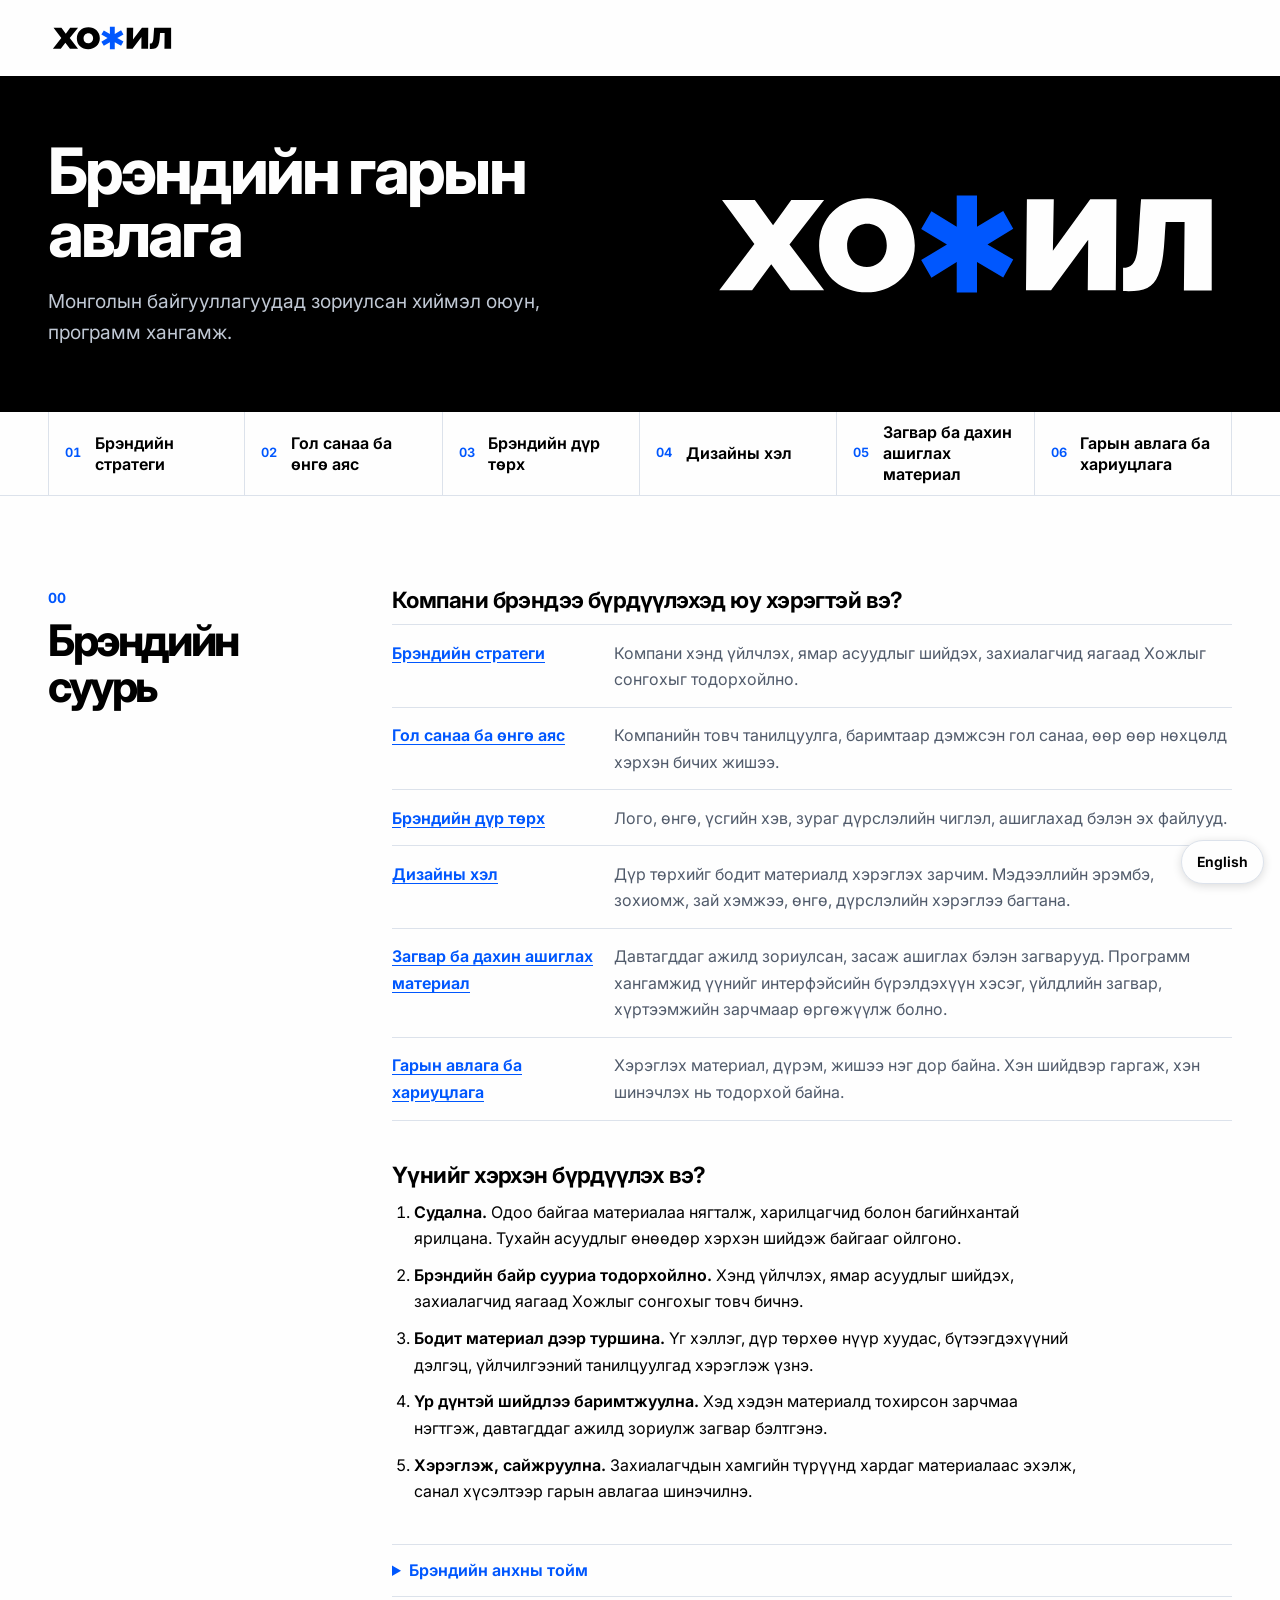
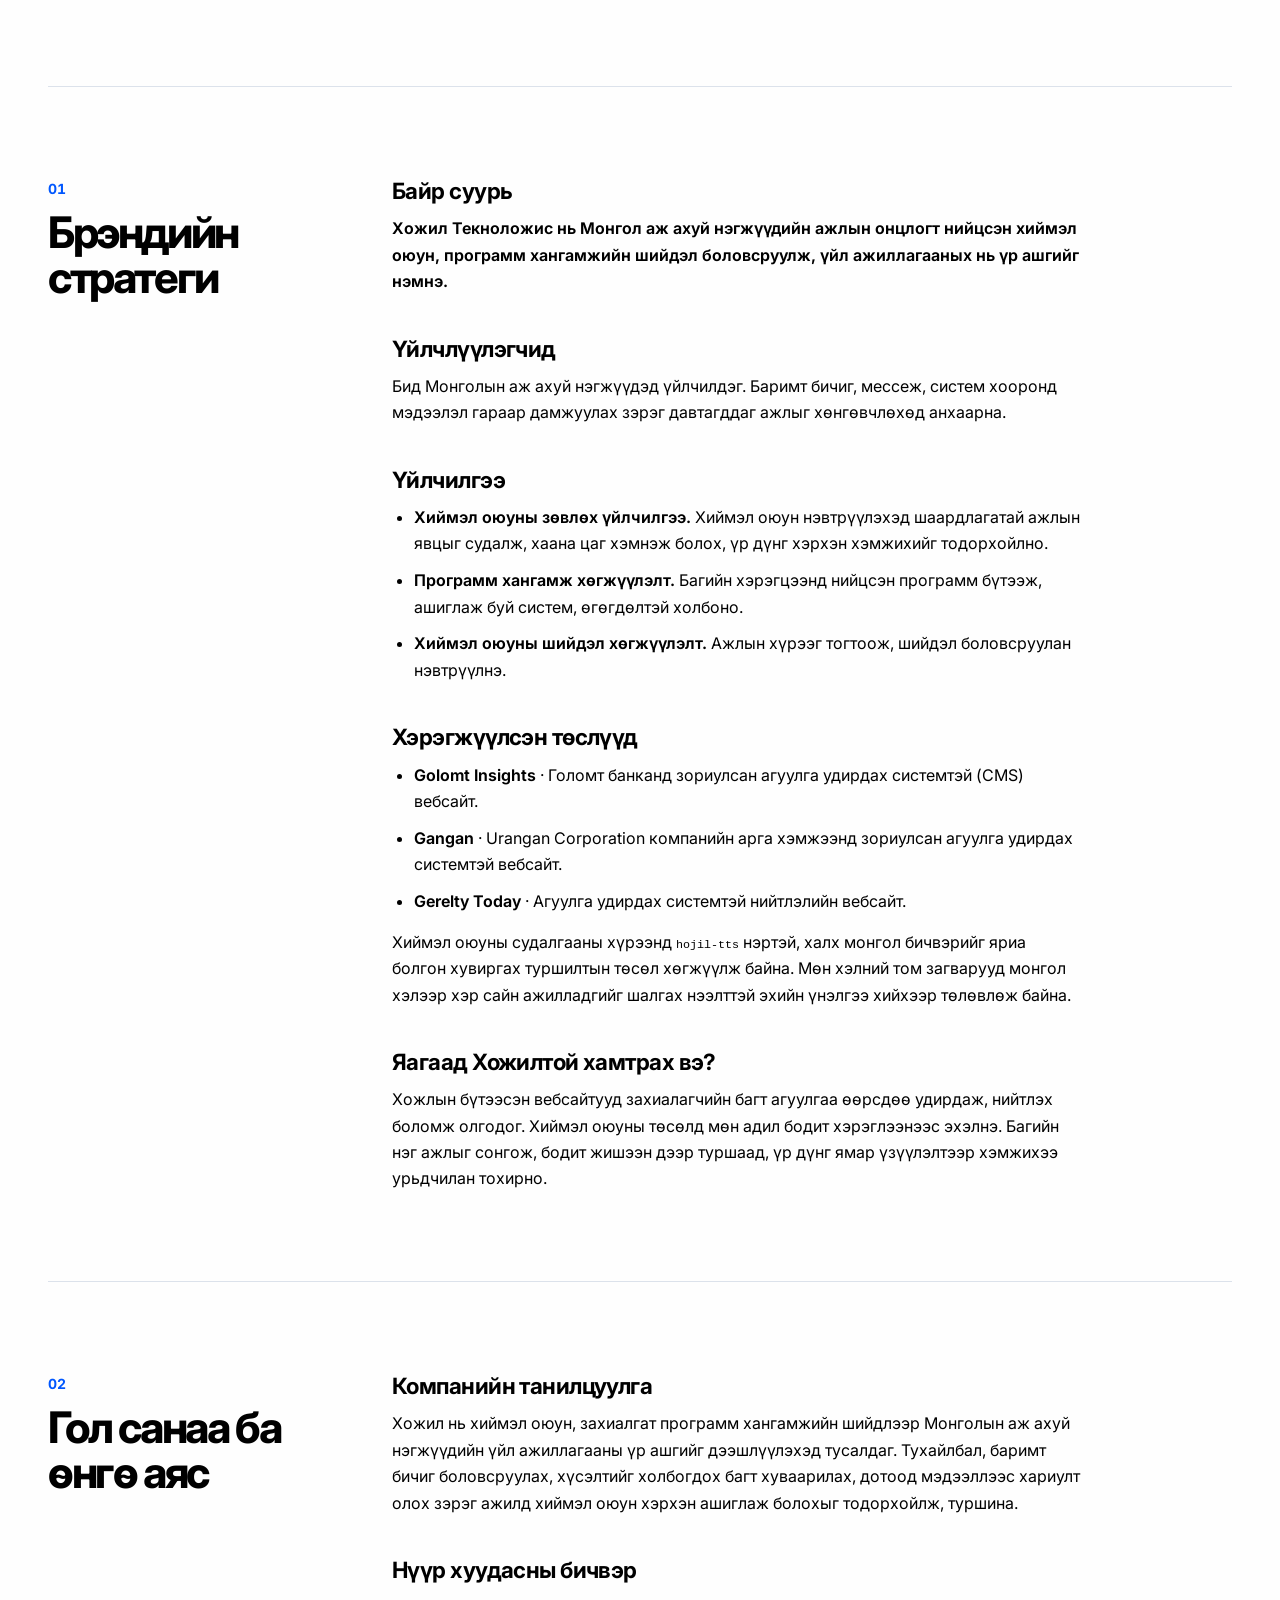
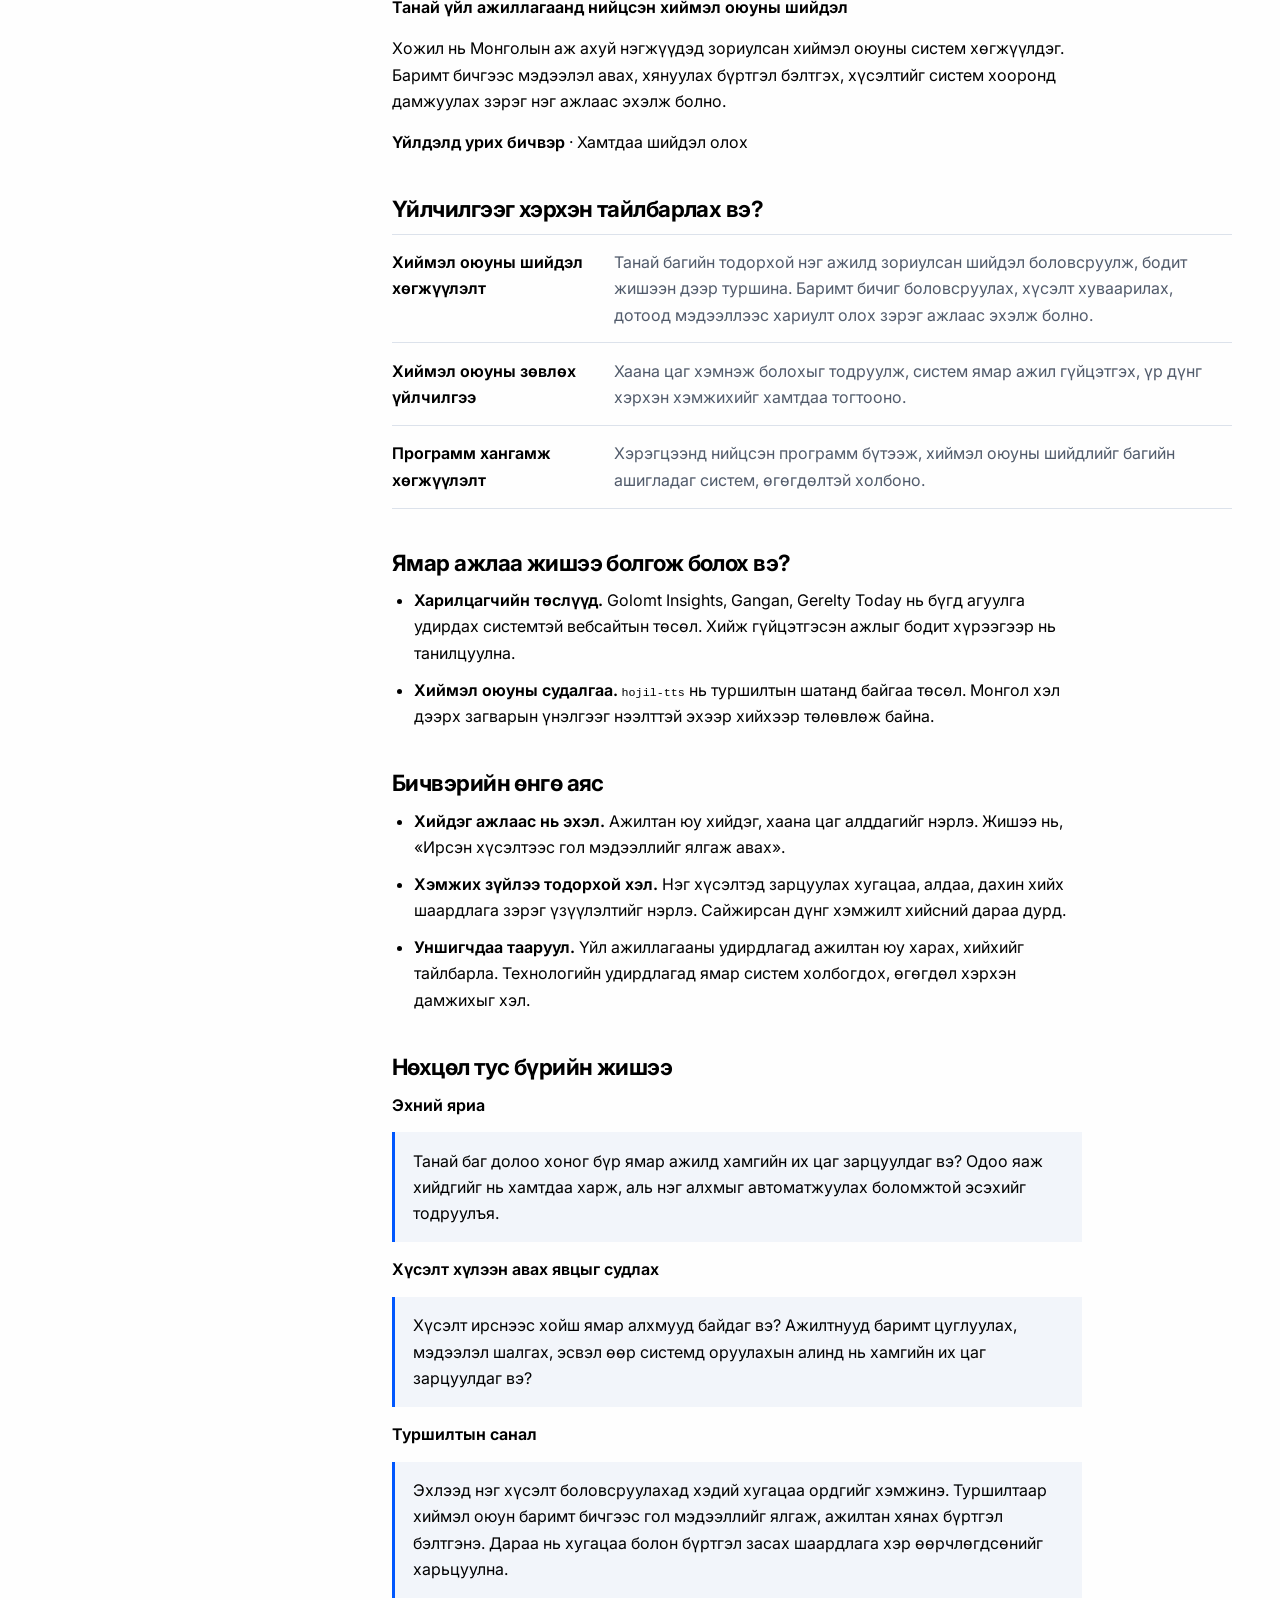
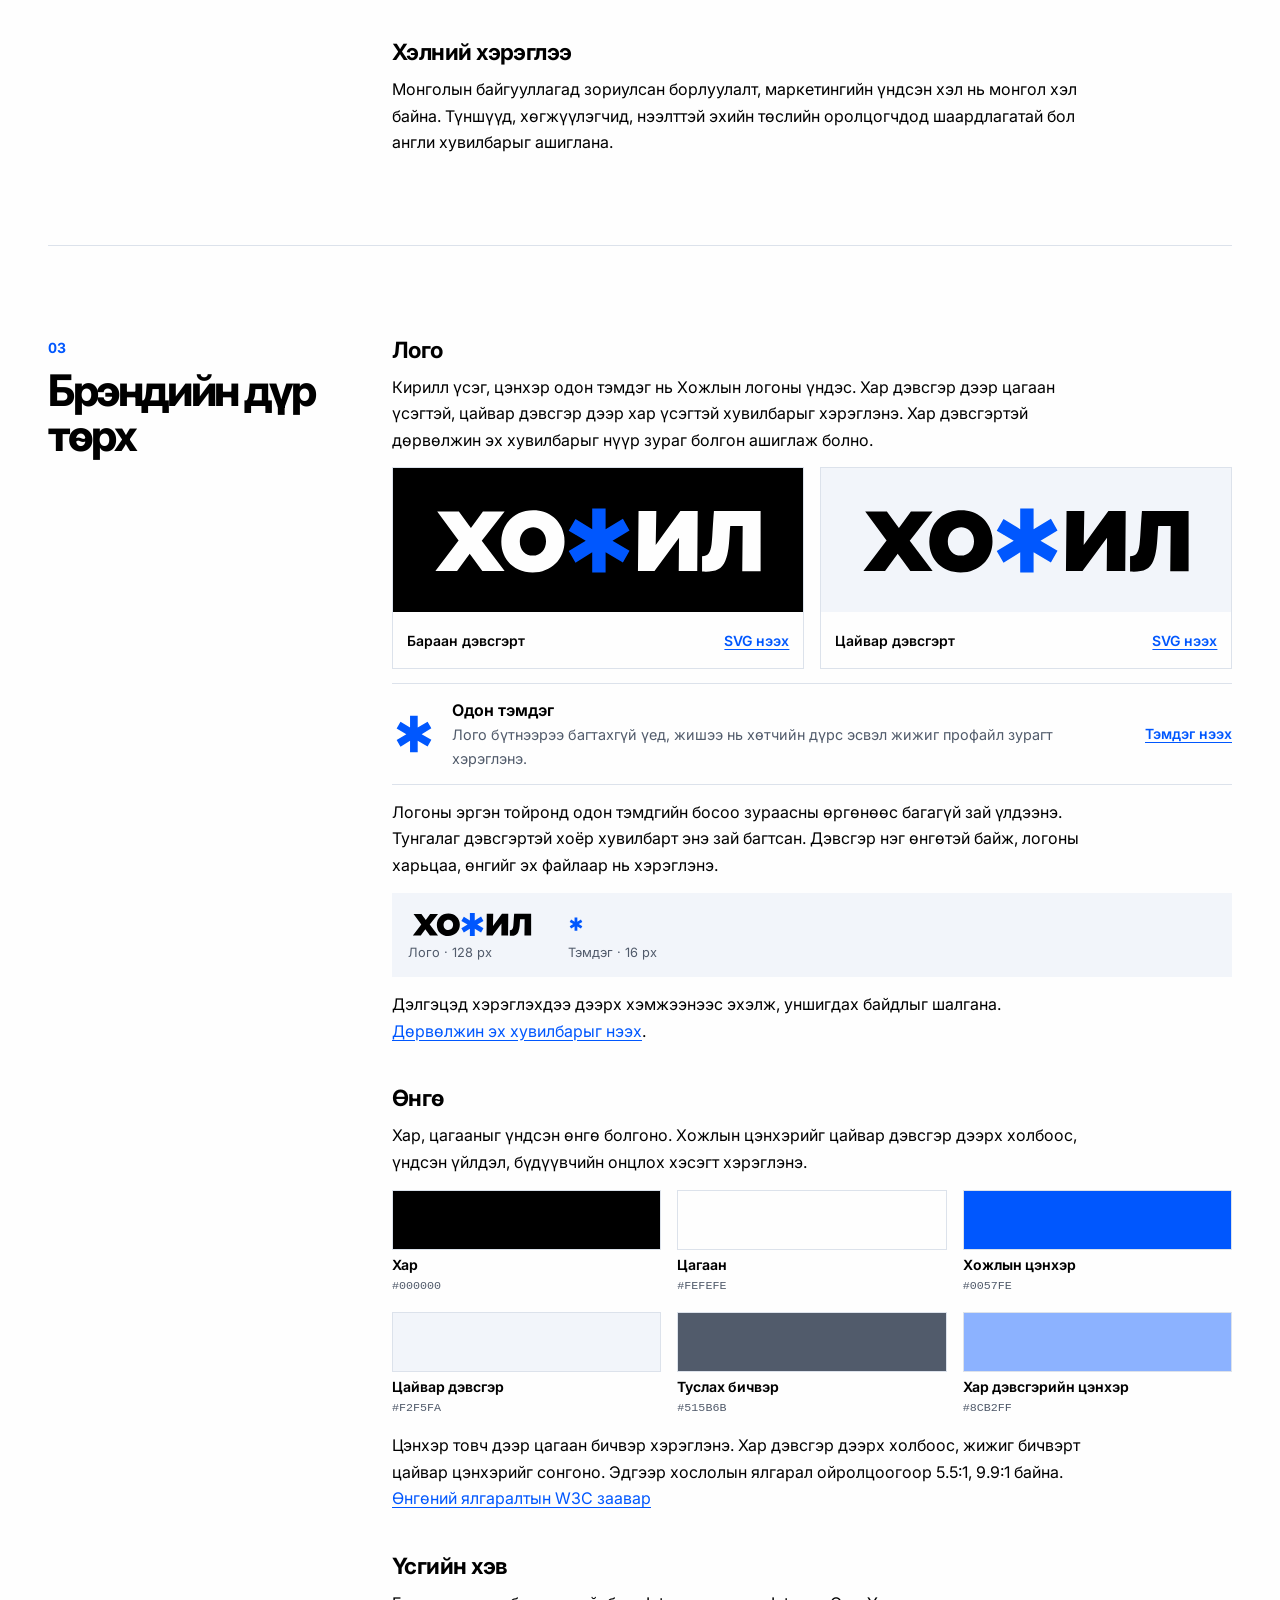
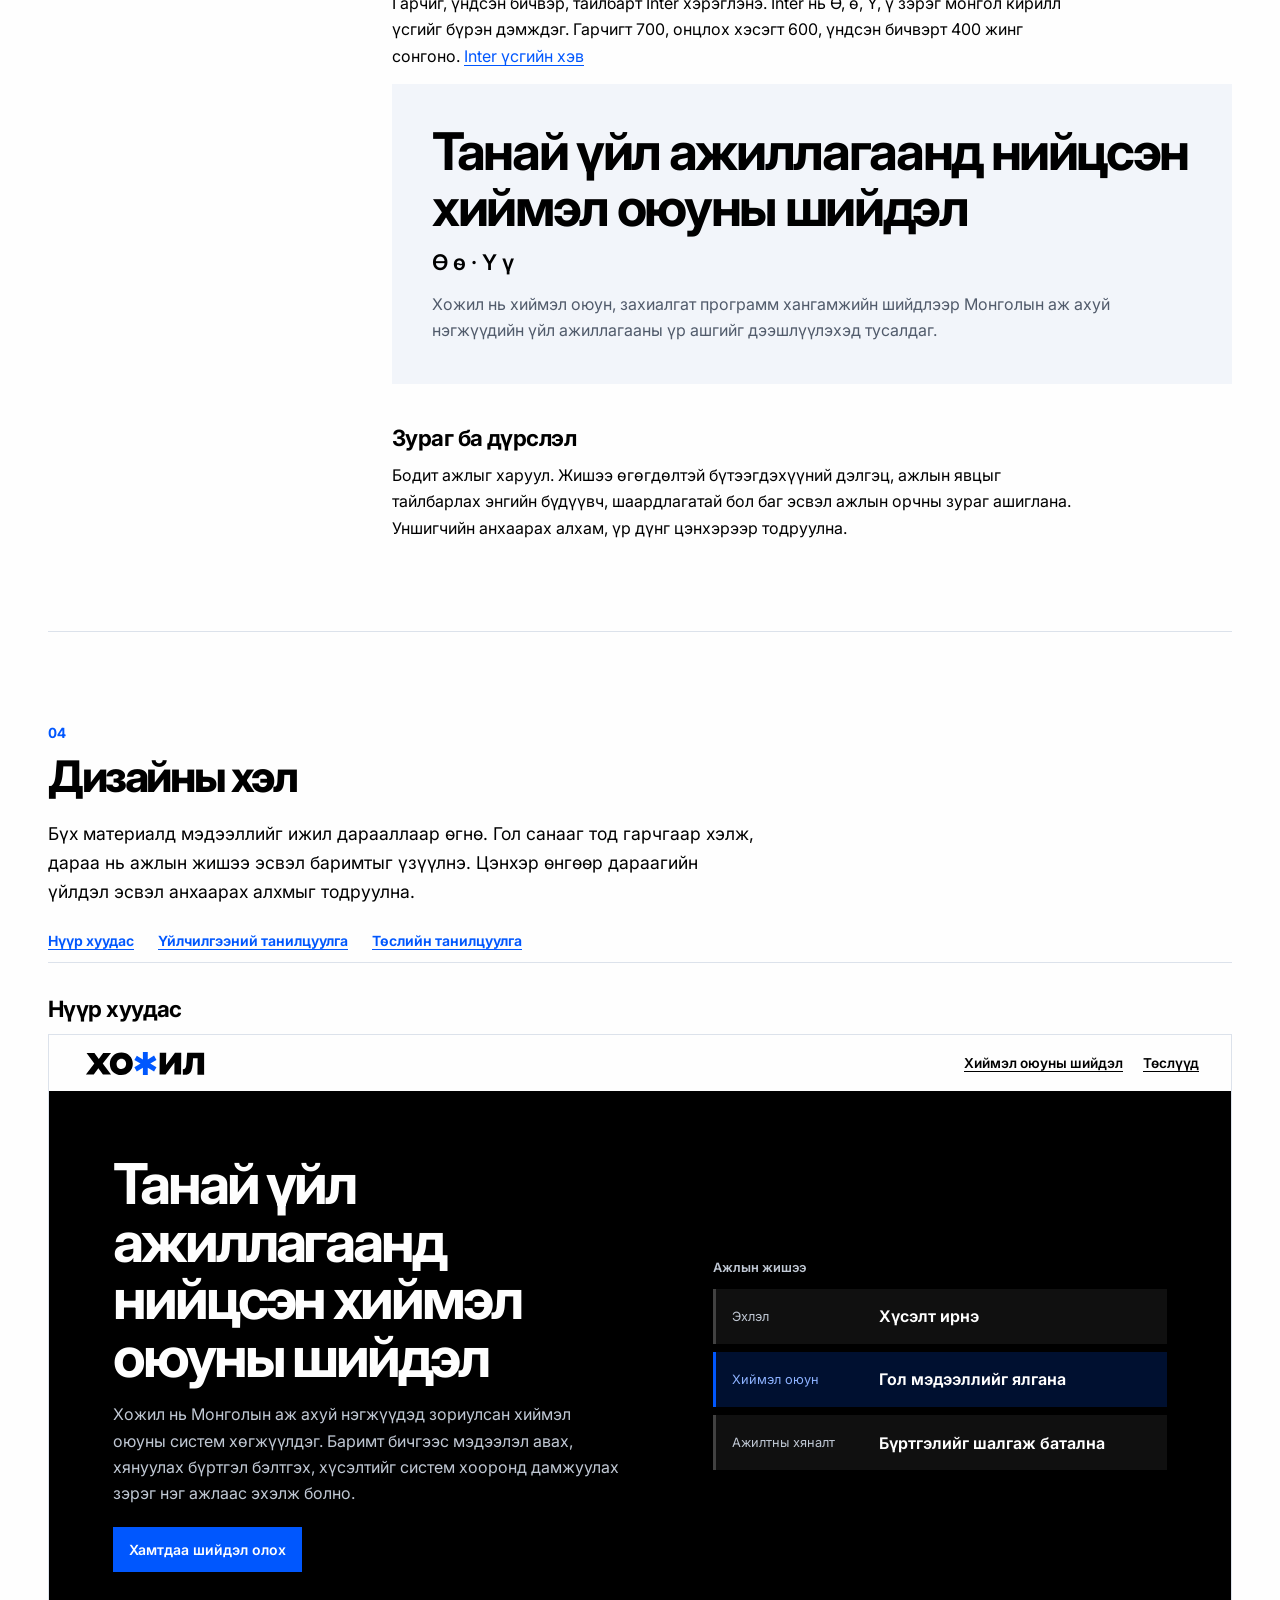
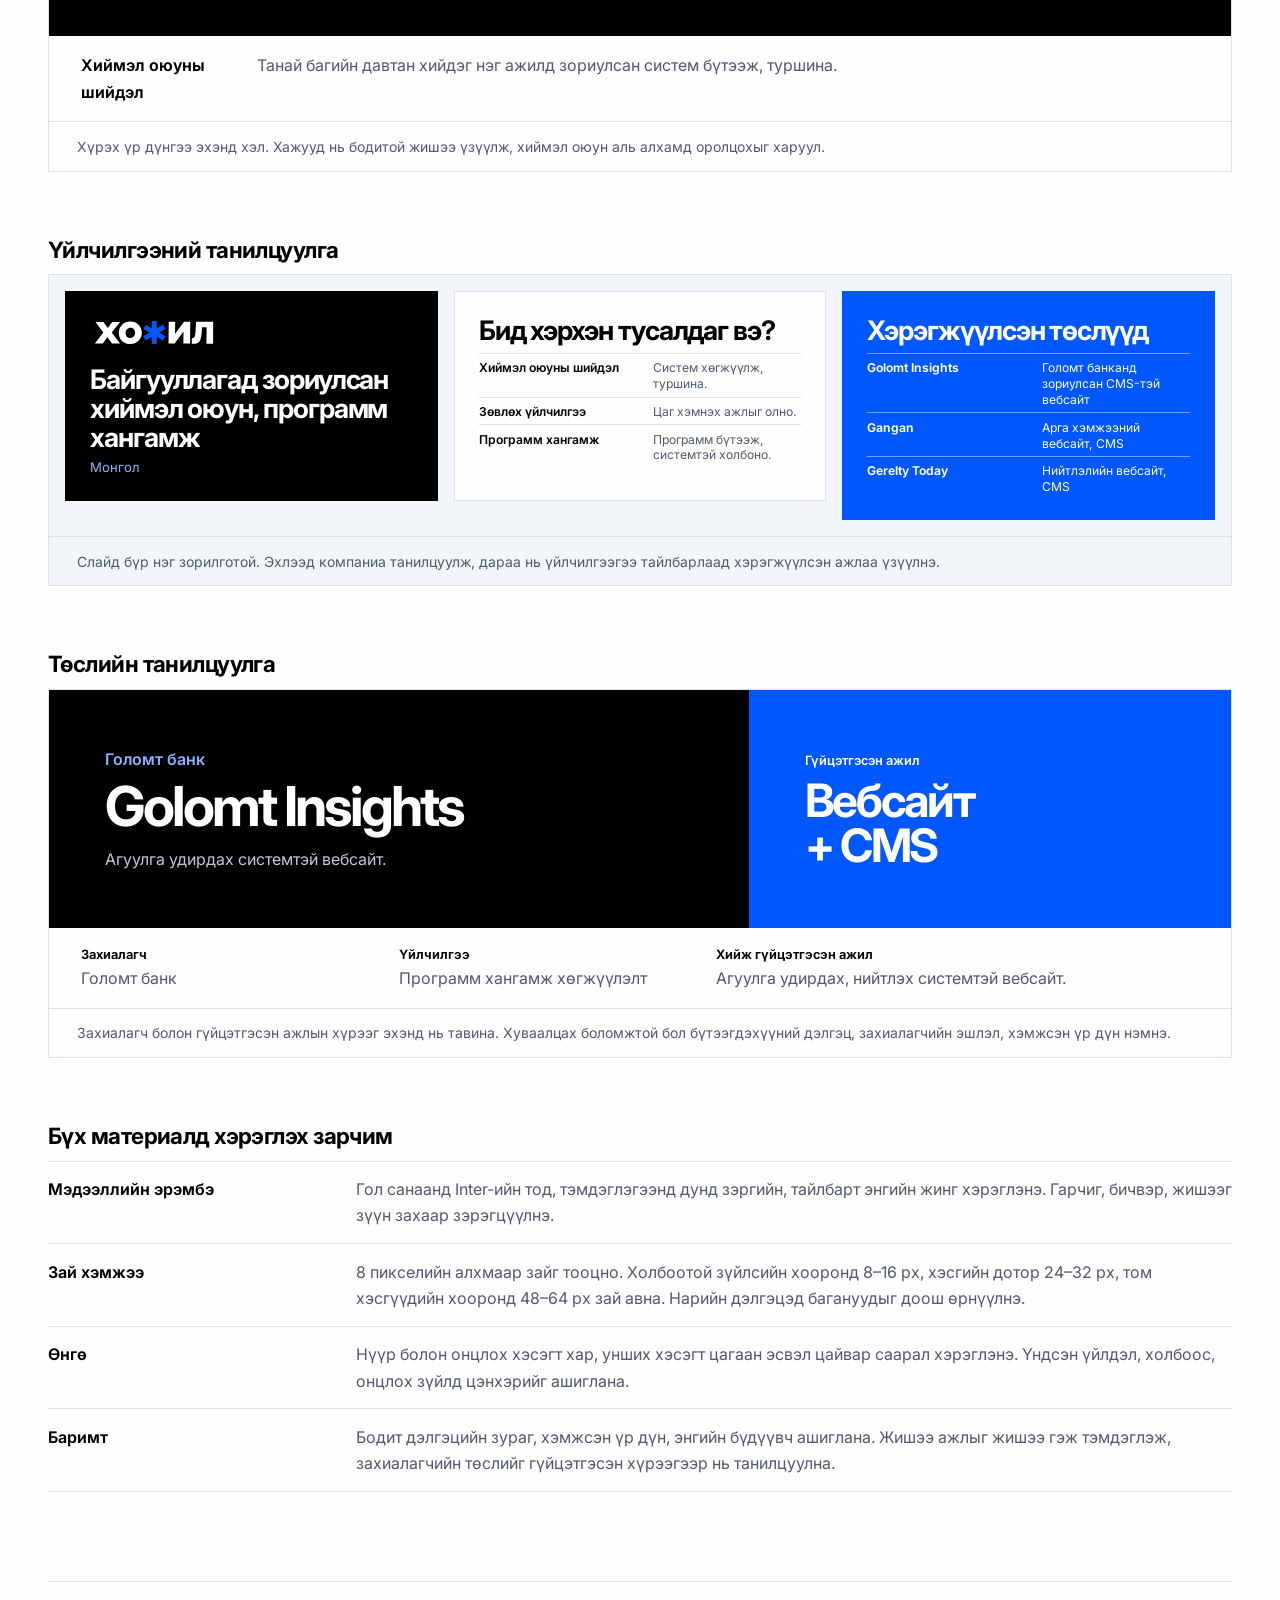
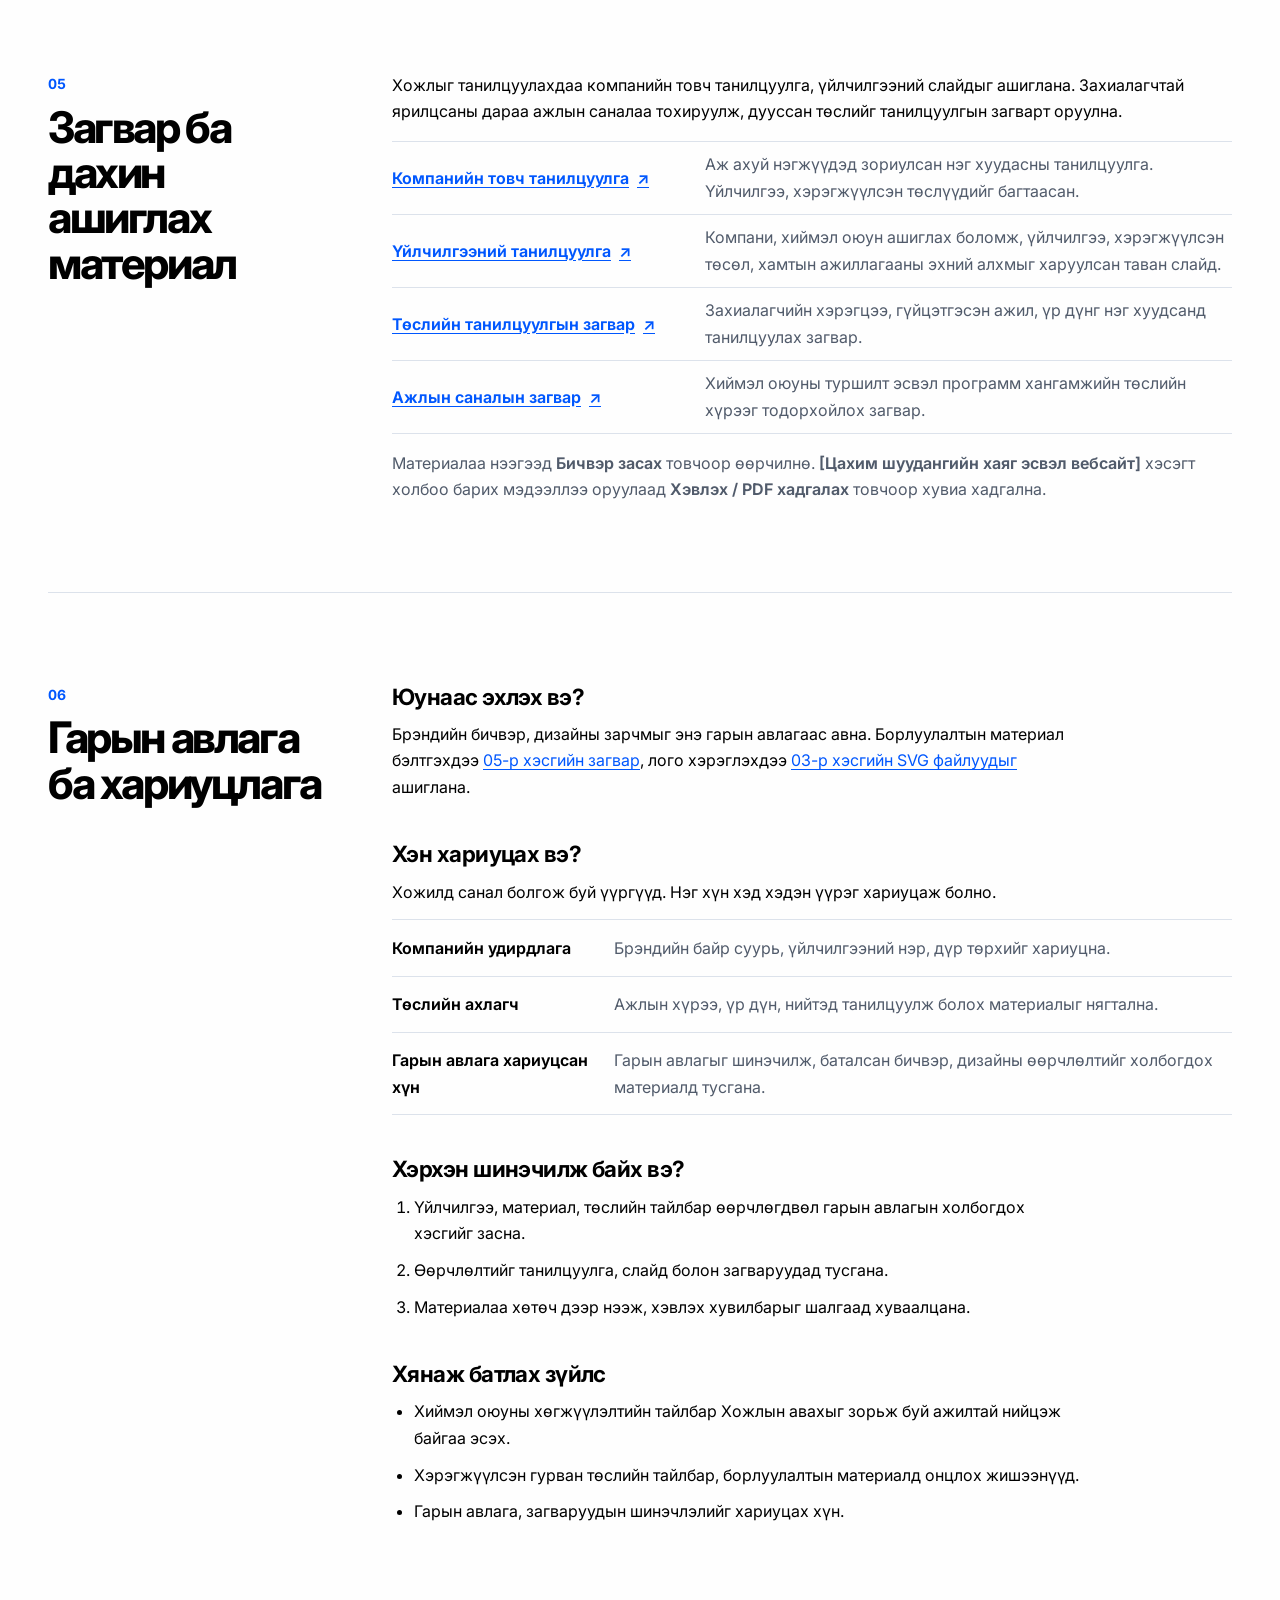
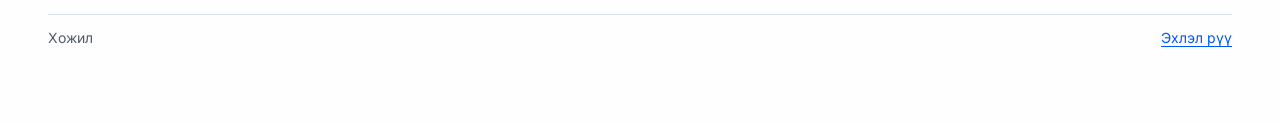
==== commit cd944d7d: "Highlight the current chapter and clarify the audience" ====
--- a/mn/index.html
+++ b/mn/index.html
@@ -6,6 +6,7 @@
   <title>Брэндийн гарын авлага · Хожил</title>
   <link rel="icon" href="../assets/logo/hojil-symbol.svg" type="image/svg+xml">
   <link rel="stylesheet" href="../assets/brand.css">
+  <script src="../assets/section-nav.js" defer></script>
 </head>
 <body id="top">
   <a class="skip" href="#content">Үндсэн агуулга руу очих</a>
@@ -64,7 +65,7 @@
 <section class="chapter" id="positioning" aria-labelledby="positioning-title">
 <header class="chapter-header"><span class="index">01</span><h2 id="positioning-title">Брэндийн стратеги</h2></header>
 <div class="chapter-content"><section class="subsection"><h3>Байр суурь</h3><p><strong>Хожил Текноложис нь Монгол аж ахуй нэгжүүдийн ажлын онцлогт нийцсэн хиймэл оюун, программ хангамжийн шийдэл боловсруулж, үйл ажиллагааных нь үр ашгийг нэмнэ.</strong></p></section>
-<section class="subsection"><h3>Үйлчлүүлэгчид</h3><p>Бид Монголын аж ахуй нэгжүүдийн үйл ажиллагаа, технологи хариуцсан удирдлагуудад үйлчилдэг. Эхний ээлжид баримт бичиг, мессеж, систем хооронд мэдээлэл гараар дамжуулах зэрэг давтагддаг ажилд их цаг зарцуулдаг багуудад анхаарна.</p></section>
+<section class="subsection"><h3>Үйлчлүүлэгчид</h3><p>Бид Монголын аж ахуй нэгжүүдэд үйлчилдэг. Баримт бичиг, мессеж, систем хооронд мэдээлэл гараар дамжуулах зэрэг давтагддаг ажлыг хөнгөвчлөхөд анхаарна.</p></section>
 <section class="subsection"><h3>Үйлчилгээ</h3>
 <ul>
   <li><strong>Хиймэл оюуны зөвлөх үйлчилгээ.</strong> Хиймэл оюун нэвтрүүлэхэд шаардлагатай ажлын явцыг судалж, хаана цаг хэмнэж болох, үр дүнг хэрхэн хэмжихийг тодорхойлно.</li>
--- a/assets/brand.css
+++ b/assets/brand.css
@@ -103,6 +103,7 @@
 }
 .toc a:first-child { border-left: 1px solid var(--line); }
 .toc a:hover, .toc a:focus-visible { background: var(--mist); color: var(--blue); }
+.toc a[aria-current="location"] { background: var(--mist); color: var(--blue); box-shadow: inset 0 -3px 0 var(--blue); }
 .toc a:focus-visible { outline-offset: -3px; }
 .toc a span {
   font-size: .8rem;
@@ -117,7 +118,7 @@
   grid-template-columns: minmax(11rem, .75fr) minmax(0, 2.25fr);
   gap: clamp(2rem, 5vw, 4.75rem);
   padding-block: clamp(3.25rem, 7vw, 6rem);
-  scroll-margin-top: 5rem;
+  scroll-margin-top: var(--guide-anchor-offset, 5rem);
 }
 .chapter + .chapter { border-top: 1px solid var(--line); }
 .chapter-header { min-width: 0; }
@@ -244,12 +245,11 @@
   .hero-mark { max-width: 26rem; }
   .hero h1 { letter-spacing: -.055em; }
   .hero p { margin-top: .7rem; }
-  .toc { position: static; }
   .toc-links { grid-template-columns: repeat(2, minmax(0, 1fr)); }
   .toc a { min-height: 3.1rem; font-size: .875rem; padding-inline: .65rem; }
   .toc a:nth-child(odd) { border-left: 1px solid var(--line); }
   .toc a:nth-child(n + 3) { border-top: 1px solid var(--line); }
-  .chapter { grid-template-columns: 1fr; gap: 1.5rem; scroll-margin-top: 1rem; }
+  .chapter { grid-template-columns: 1fr; gap: 1.5rem; }
   .index { margin-bottom: .4rem; }
   .matrix-row, .matrix-wide .matrix-row { grid-template-columns: 1fr; gap: .3rem; }
   .matrix-wide dd + dd { margin-top: .4rem; }
@@ -281,7 +281,7 @@
   font-size: .875rem;
   font-weight: 650;
 }
-.design-example, #home-ai { scroll-margin-top: 5rem; }
+.design-example, #home-ai { scroll-margin-top: var(--guide-anchor-offset, 5rem); }
 .design-chapter .subsection + .subsection { margin-top: clamp(2.25rem, 5vw, 4rem); }
 .design-sample { border: 1px solid var(--line); }
 .design-sample > figcaption {
@@ -439,11 +439,9 @@
 .planned-label { color: var(--blue); margin-bottom: .45rem; font-size: .875rem; font-weight: 650; }
 
 @media (max-width: 56rem) {
-  .toc { position: static; }
   .toc-links { grid-template-columns: repeat(3, minmax(0, 1fr)); }
   .toc a:nth-child(3n + 1) { border-left: 1px solid var(--line); }
   .toc a:nth-child(n + 4) { border-top: 1px solid var(--line); }
-  .chapter, .design-example, #home-ai { scroll-margin-top: 1rem; }
   .deck-grid { grid-template-columns: repeat(2, minmax(0, 1fr)); }
 }
 @media (max-width: 43rem) {
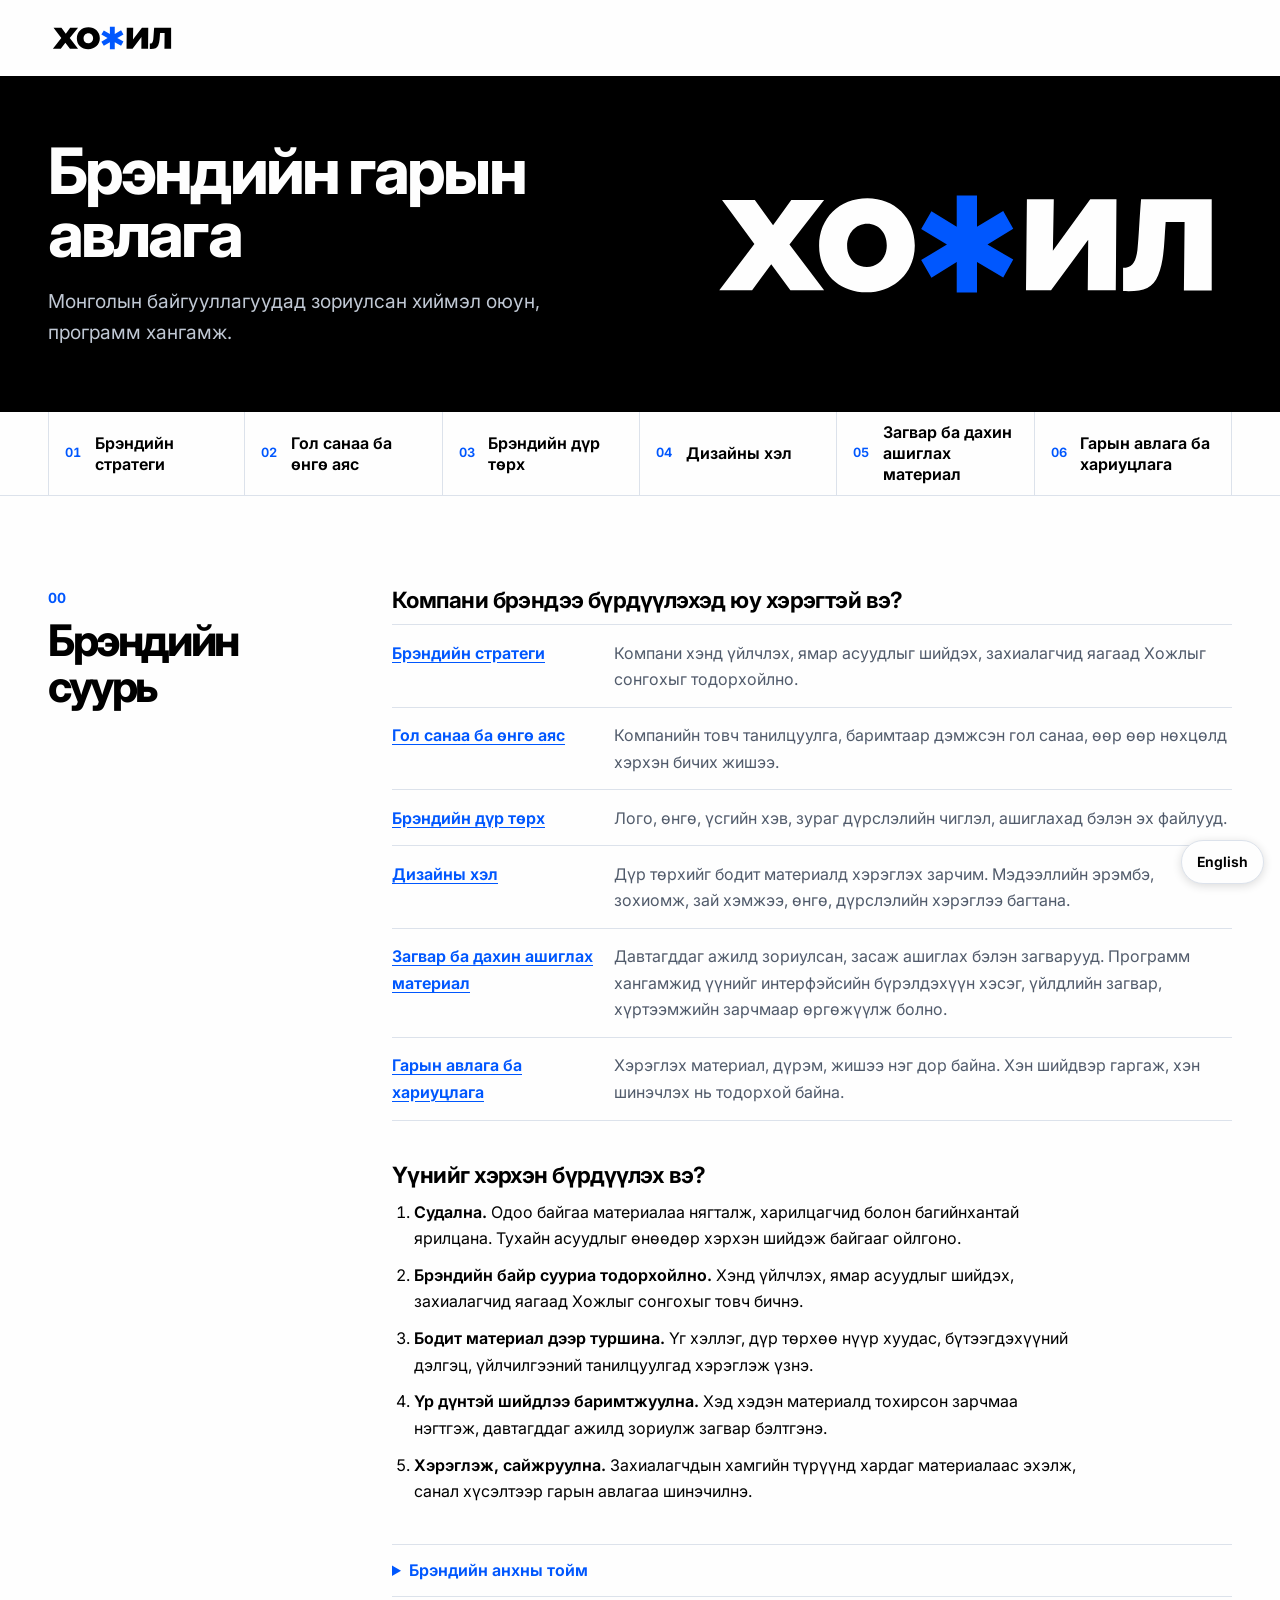
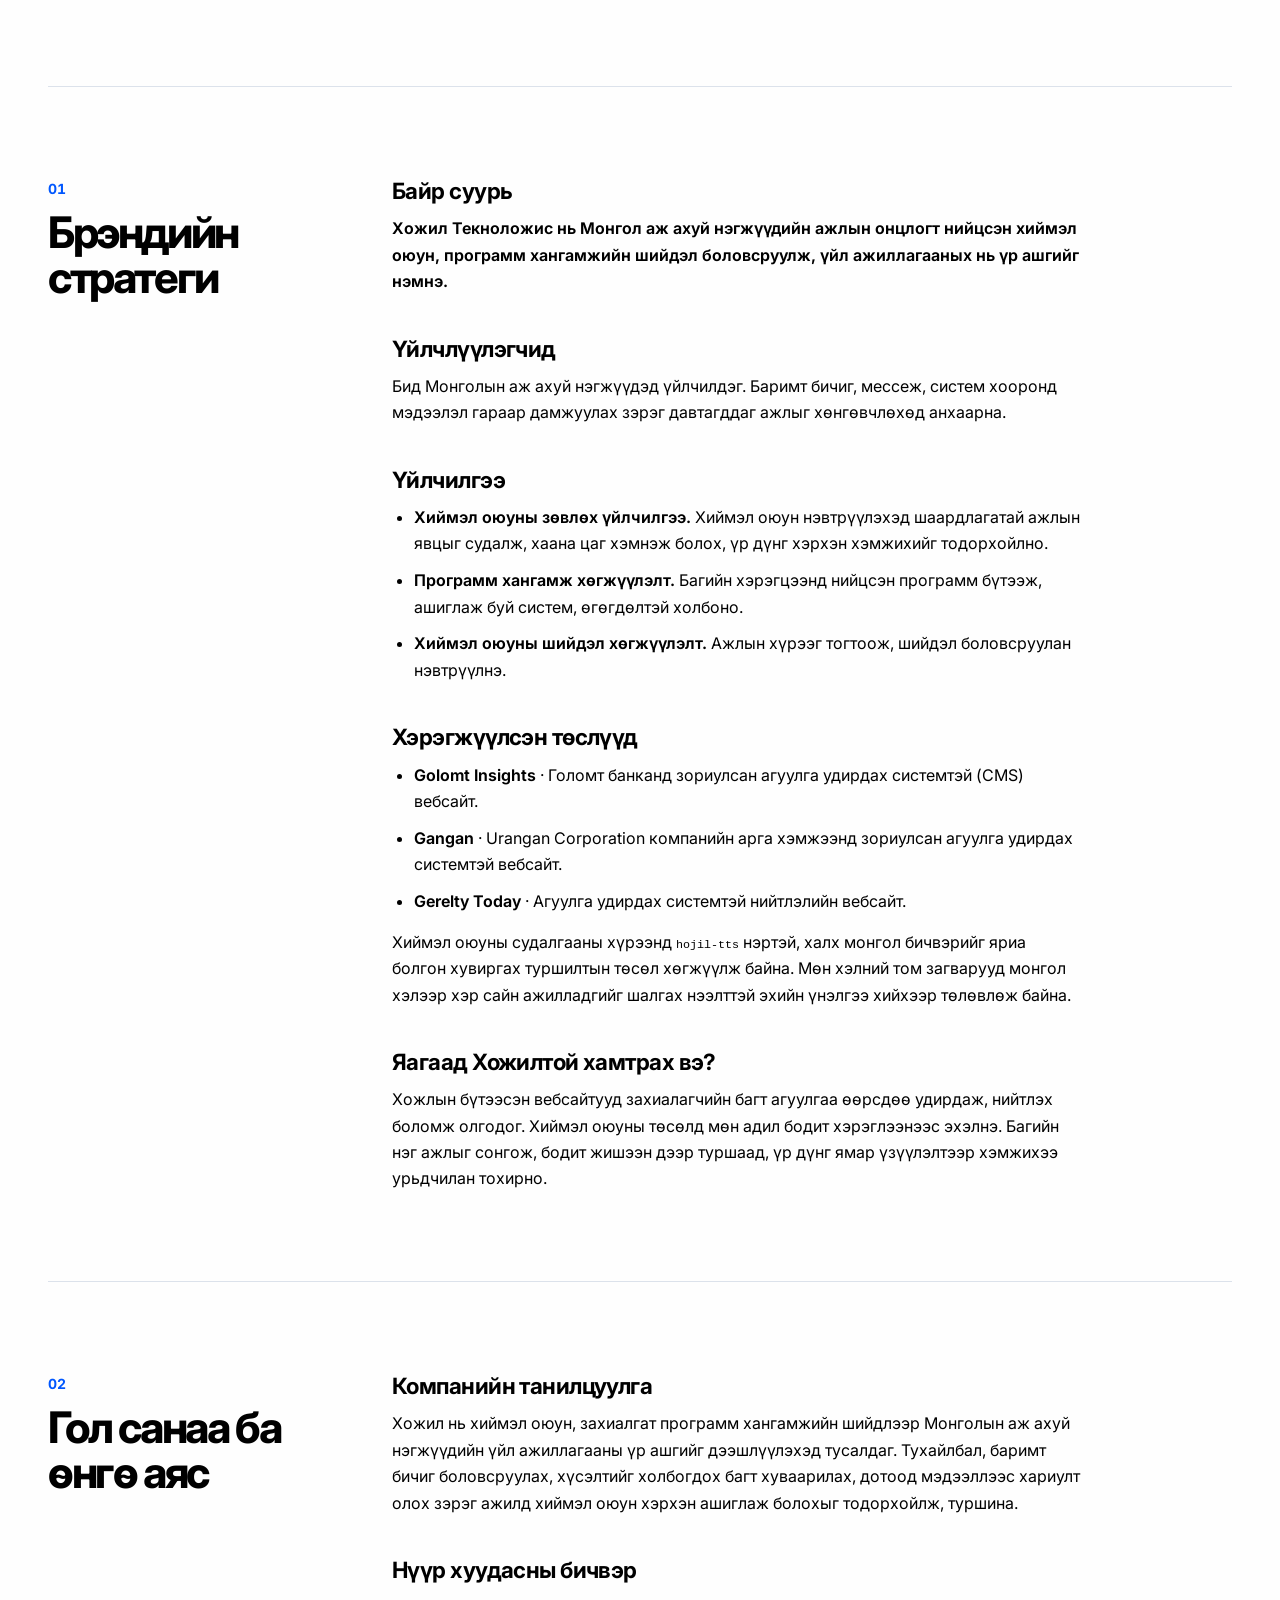
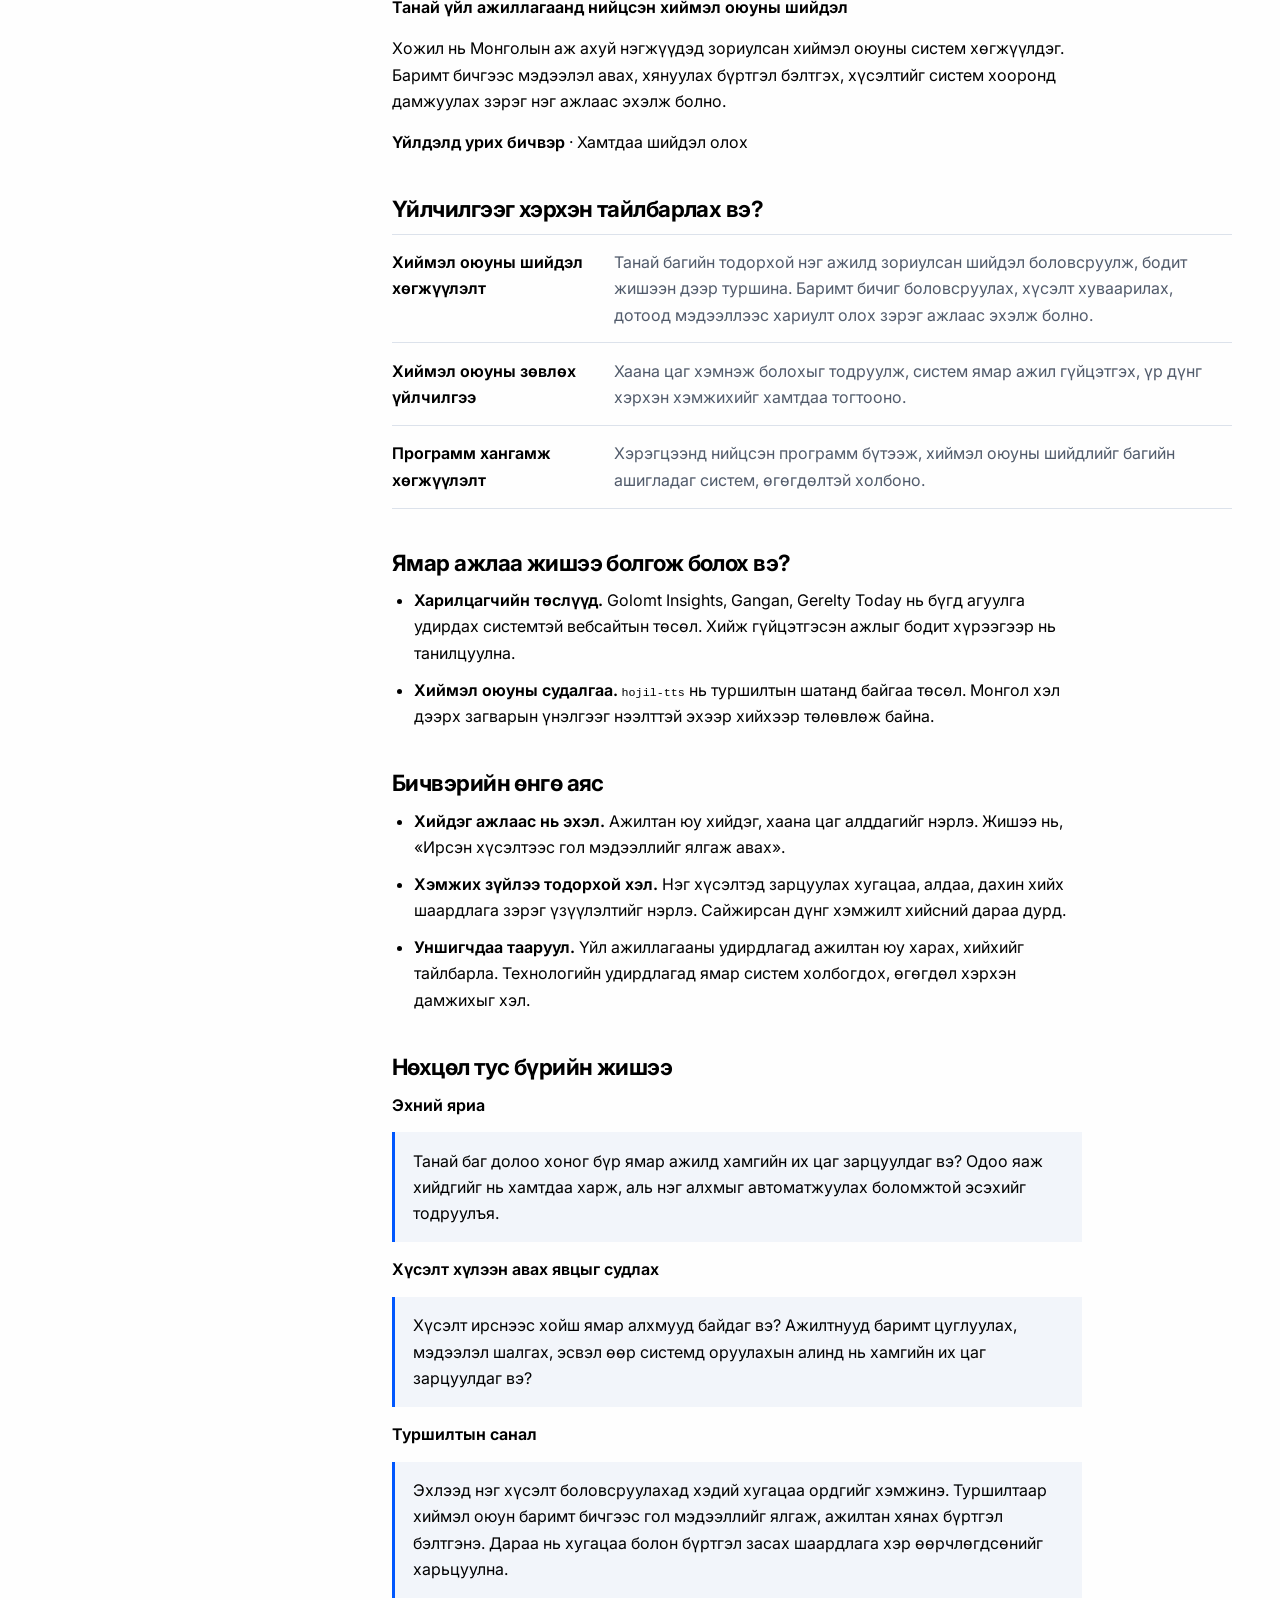
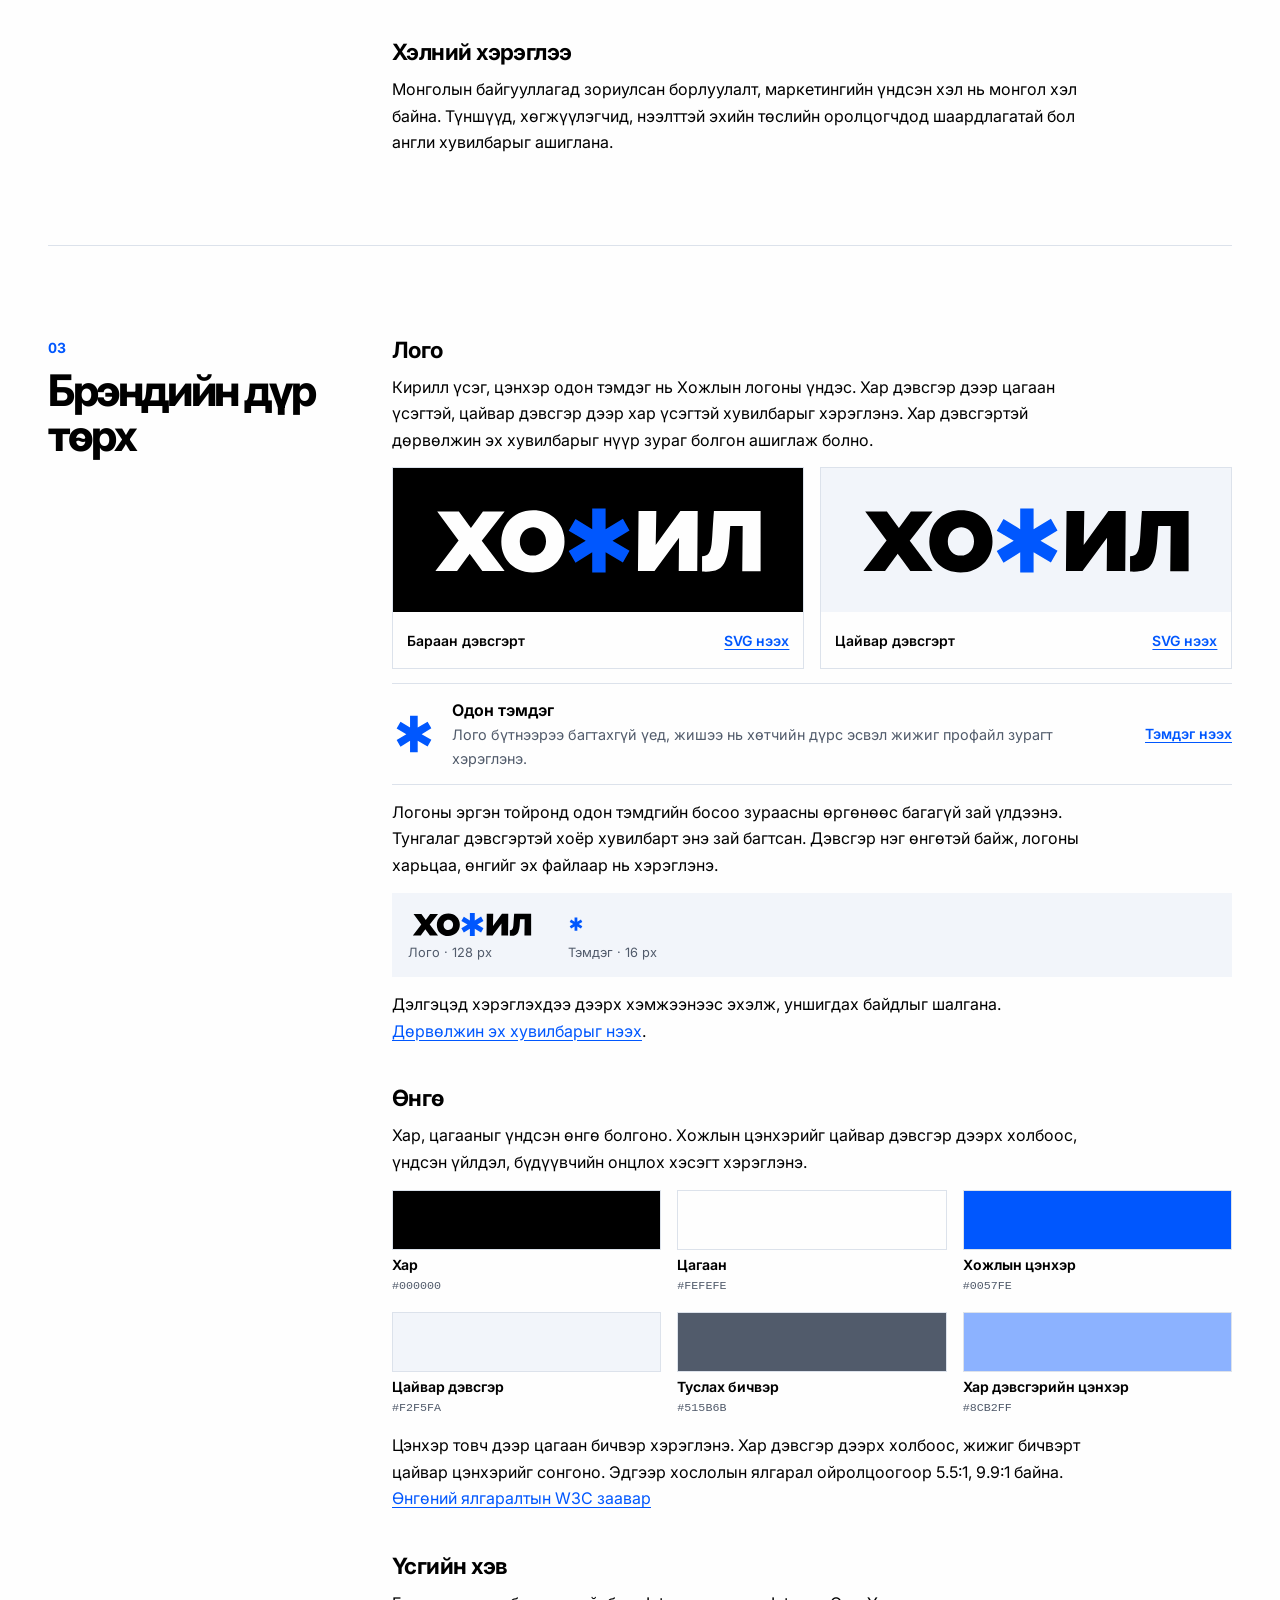
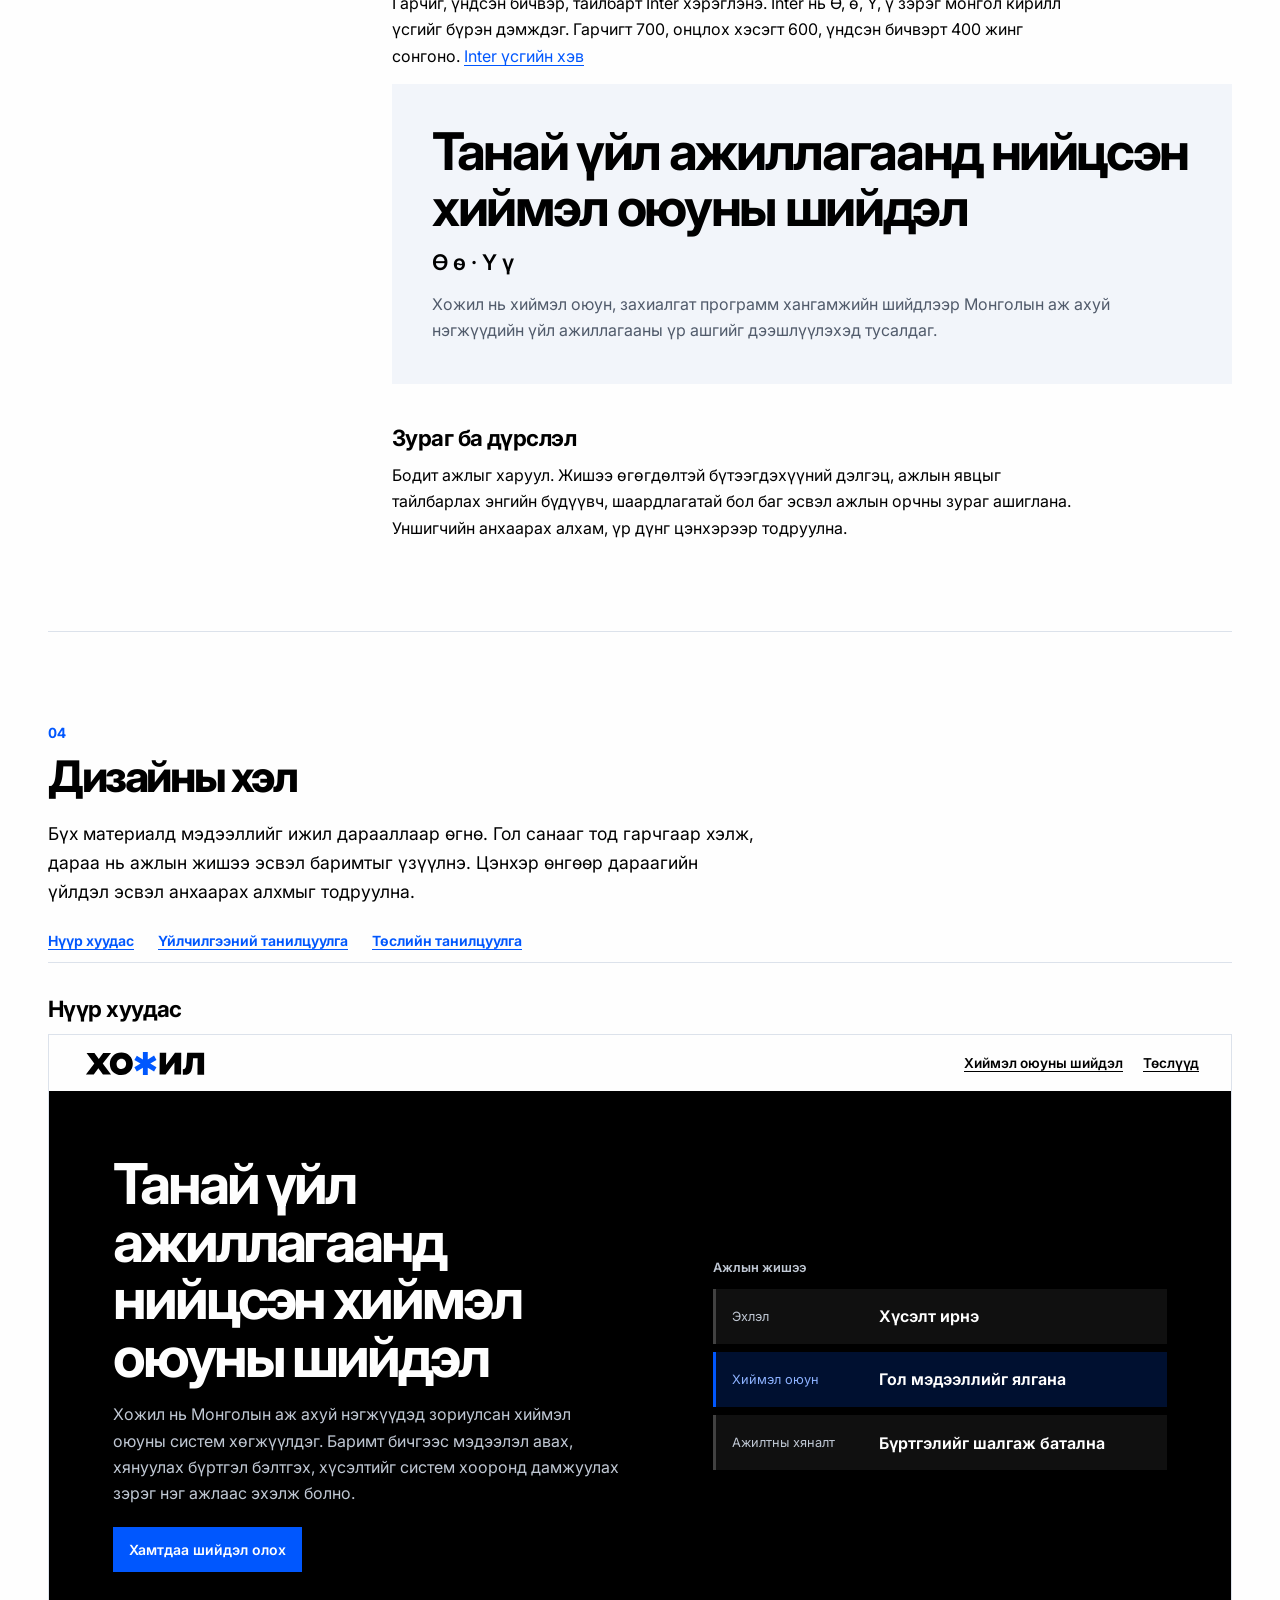
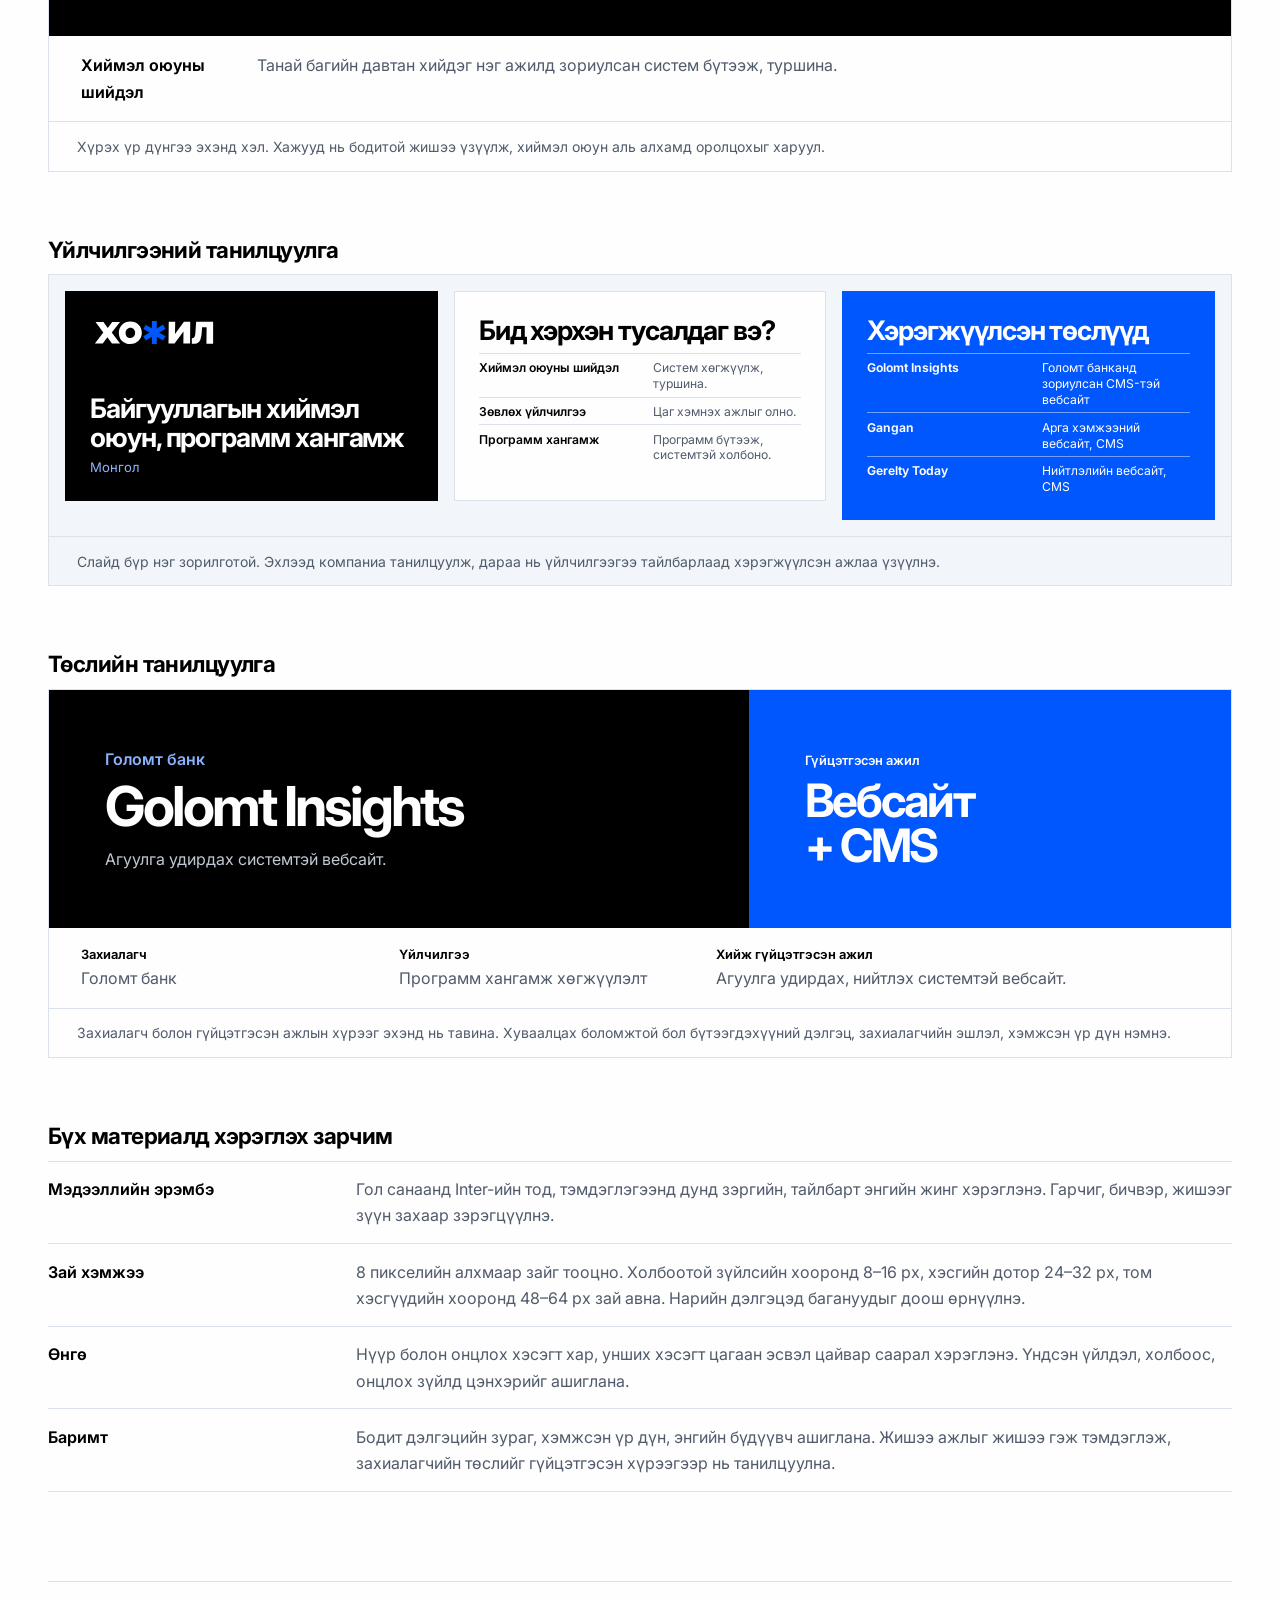
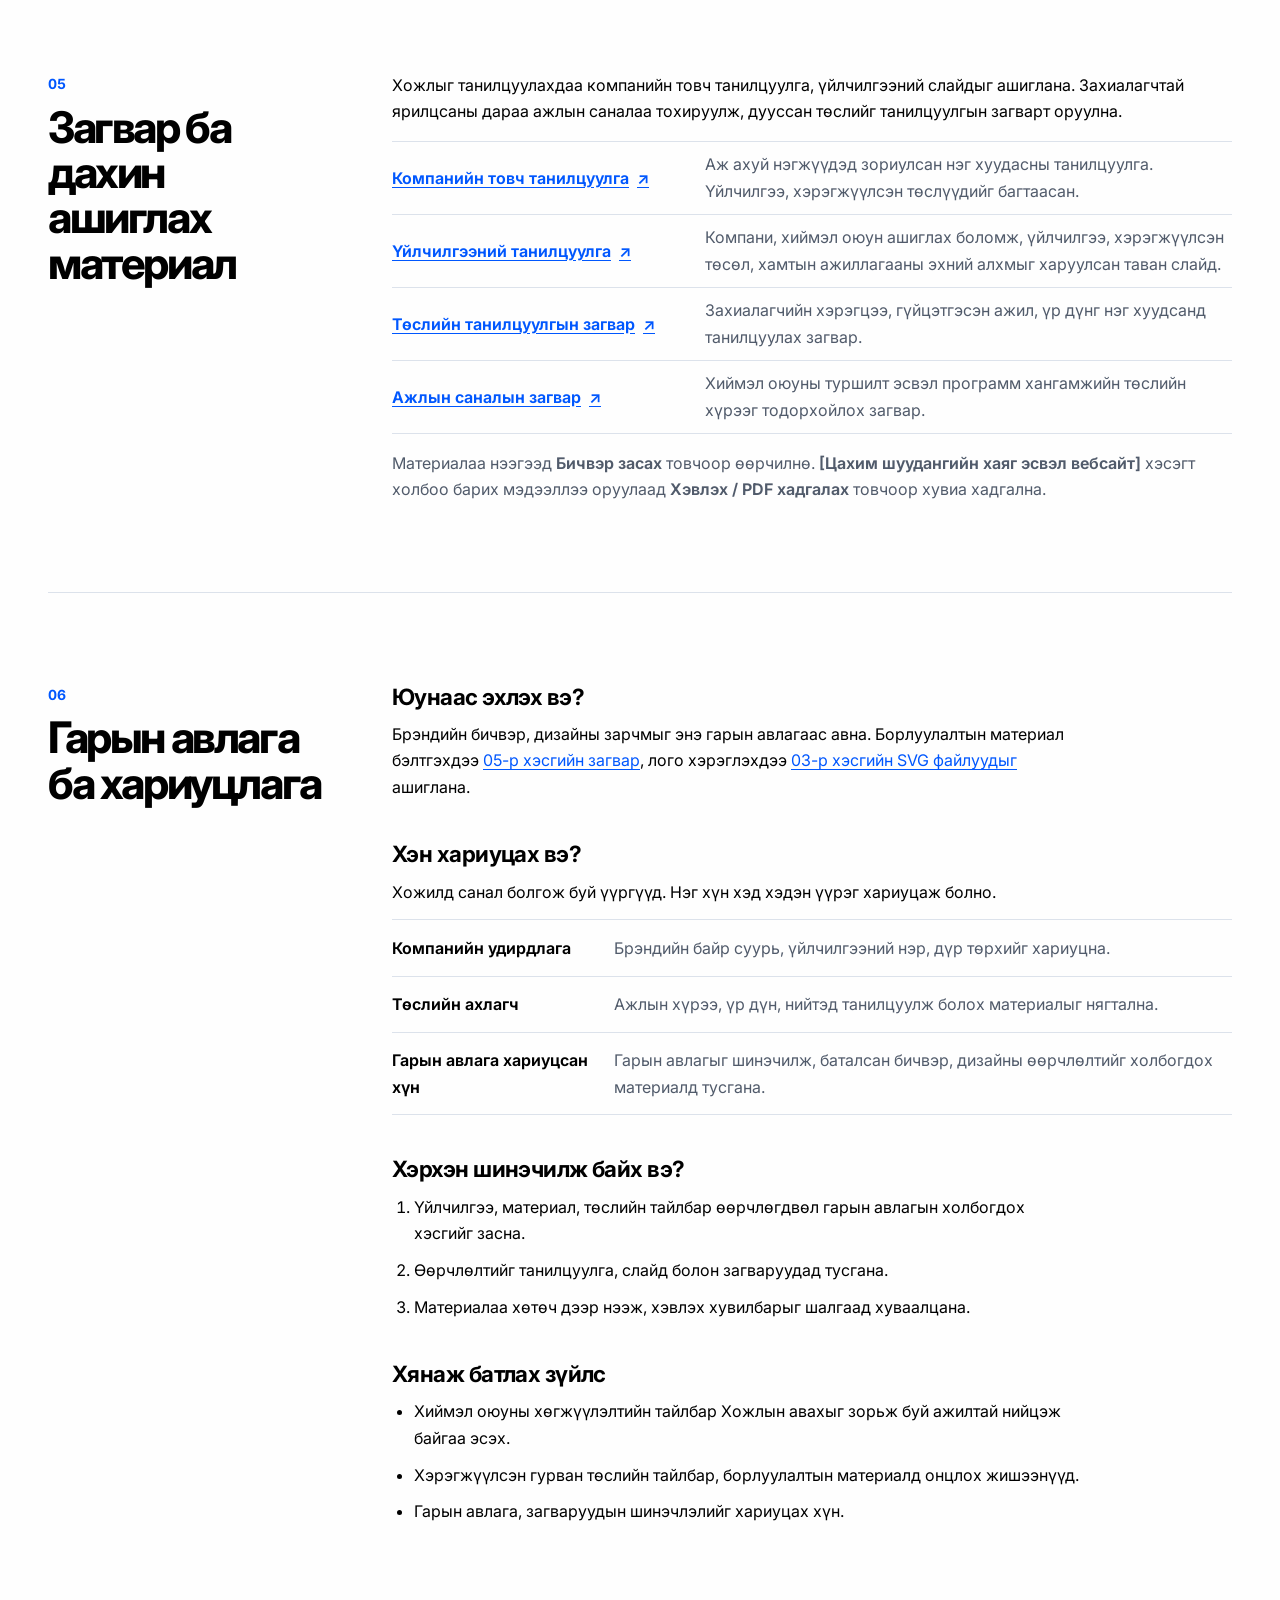
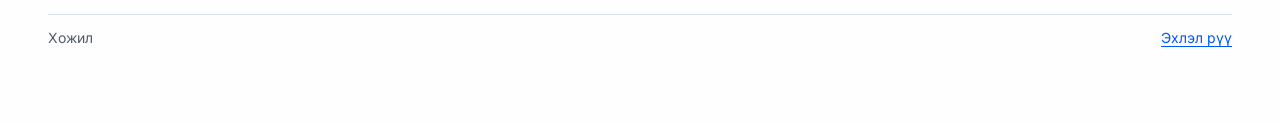
==== commit 2aaf44f0: "Update Mongolian capabilities preview title" ====
--- a/mn/index.html
+++ b/mn/index.html
@@ -139,7 +139,7 @@
   <h3 id="deck-title">Үйлчилгээний танилцуулга</h3>
   <figure class="design-sample deck-sample">
     <ol class="deck-grid" aria-label="Гурван слайдын жишээ">
-      <li class="deck-slide deck-cover"><img src="../assets/logo/hojil-wordmark-on-dark.svg" alt="Хожил" width="128" height="33"><div><p class="slide-title">Байгууллагад зориулсан хиймэл оюун, программ хангамж</p><p>Монгол</p></div></li>
+      <li class="deck-slide deck-cover"><img src="../assets/logo/hojil-wordmark-on-dark.svg" alt="Хожил" width="128" height="33"><div><p class="slide-title">Байгууллагын хиймэл оюун, программ хангамж</p><p>Монгол</p></div></li>
       <li class="deck-slide deck-services"><p class="slide-title">Бид хэрхэн тусалдаг вэ?</p><dl><div><dt>Хиймэл оюуны шийдэл</dt><dd>Систем хөгжүүлж, туршина.</dd></div><div><dt>Зөвлөх үйлчилгээ</dt><dd>Цаг хэмнэх ажлыг олно.</dd></div><div><dt>Программ хангамж</dt><dd>Программ бүтээж, системтэй холбоно.</dd></div></dl></li>
       <li class="deck-slide deck-work"><p class="slide-title">Хэрэгжүүлсэн төслүүд</p><ul><li><strong>Golomt Insights</strong><span>Голомт банканд зориулсан CMS-тэй вебсайт</span></li><li><strong>Gangan</strong><span>Арга хэмжээний вебсайт, CMS</span></li><li><strong>Gerelty Today</strong><span>Нийтлэлийн вебсайт, CMS</span></li></ul></li>
     </ol>
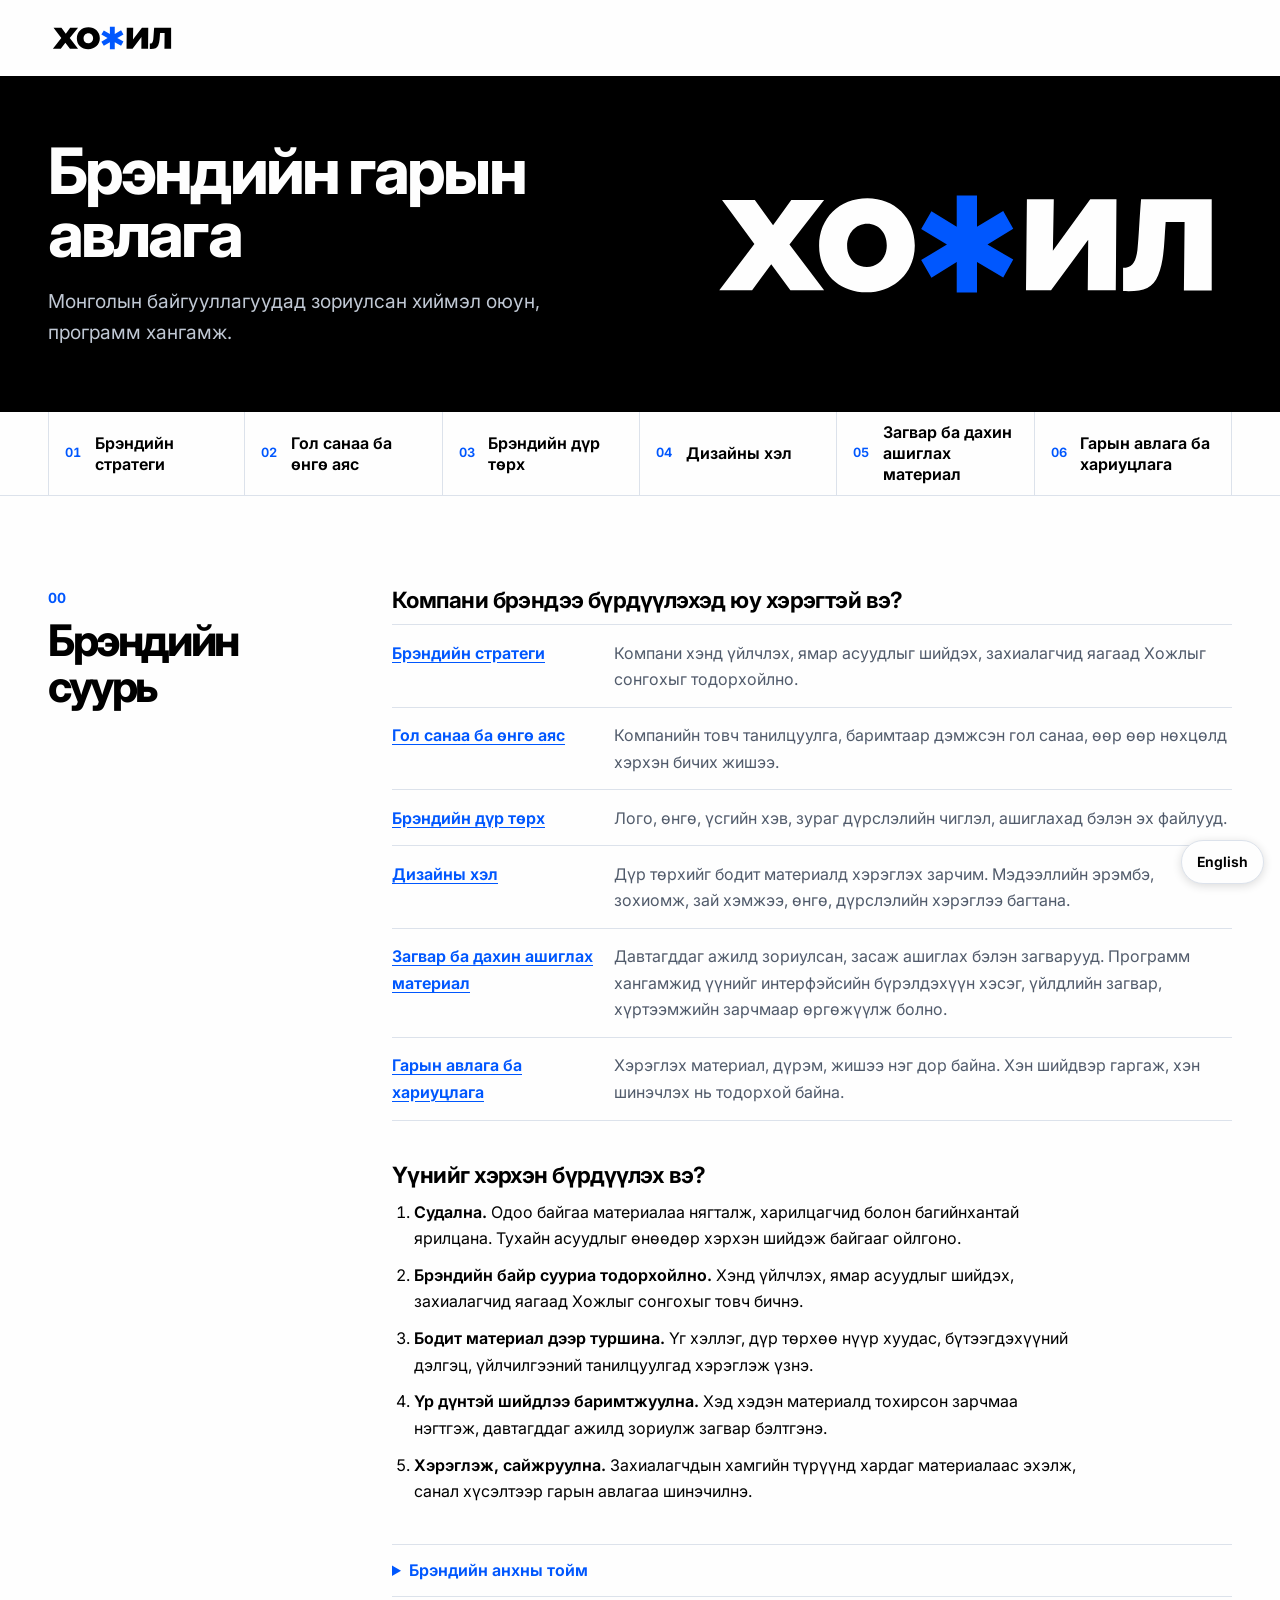
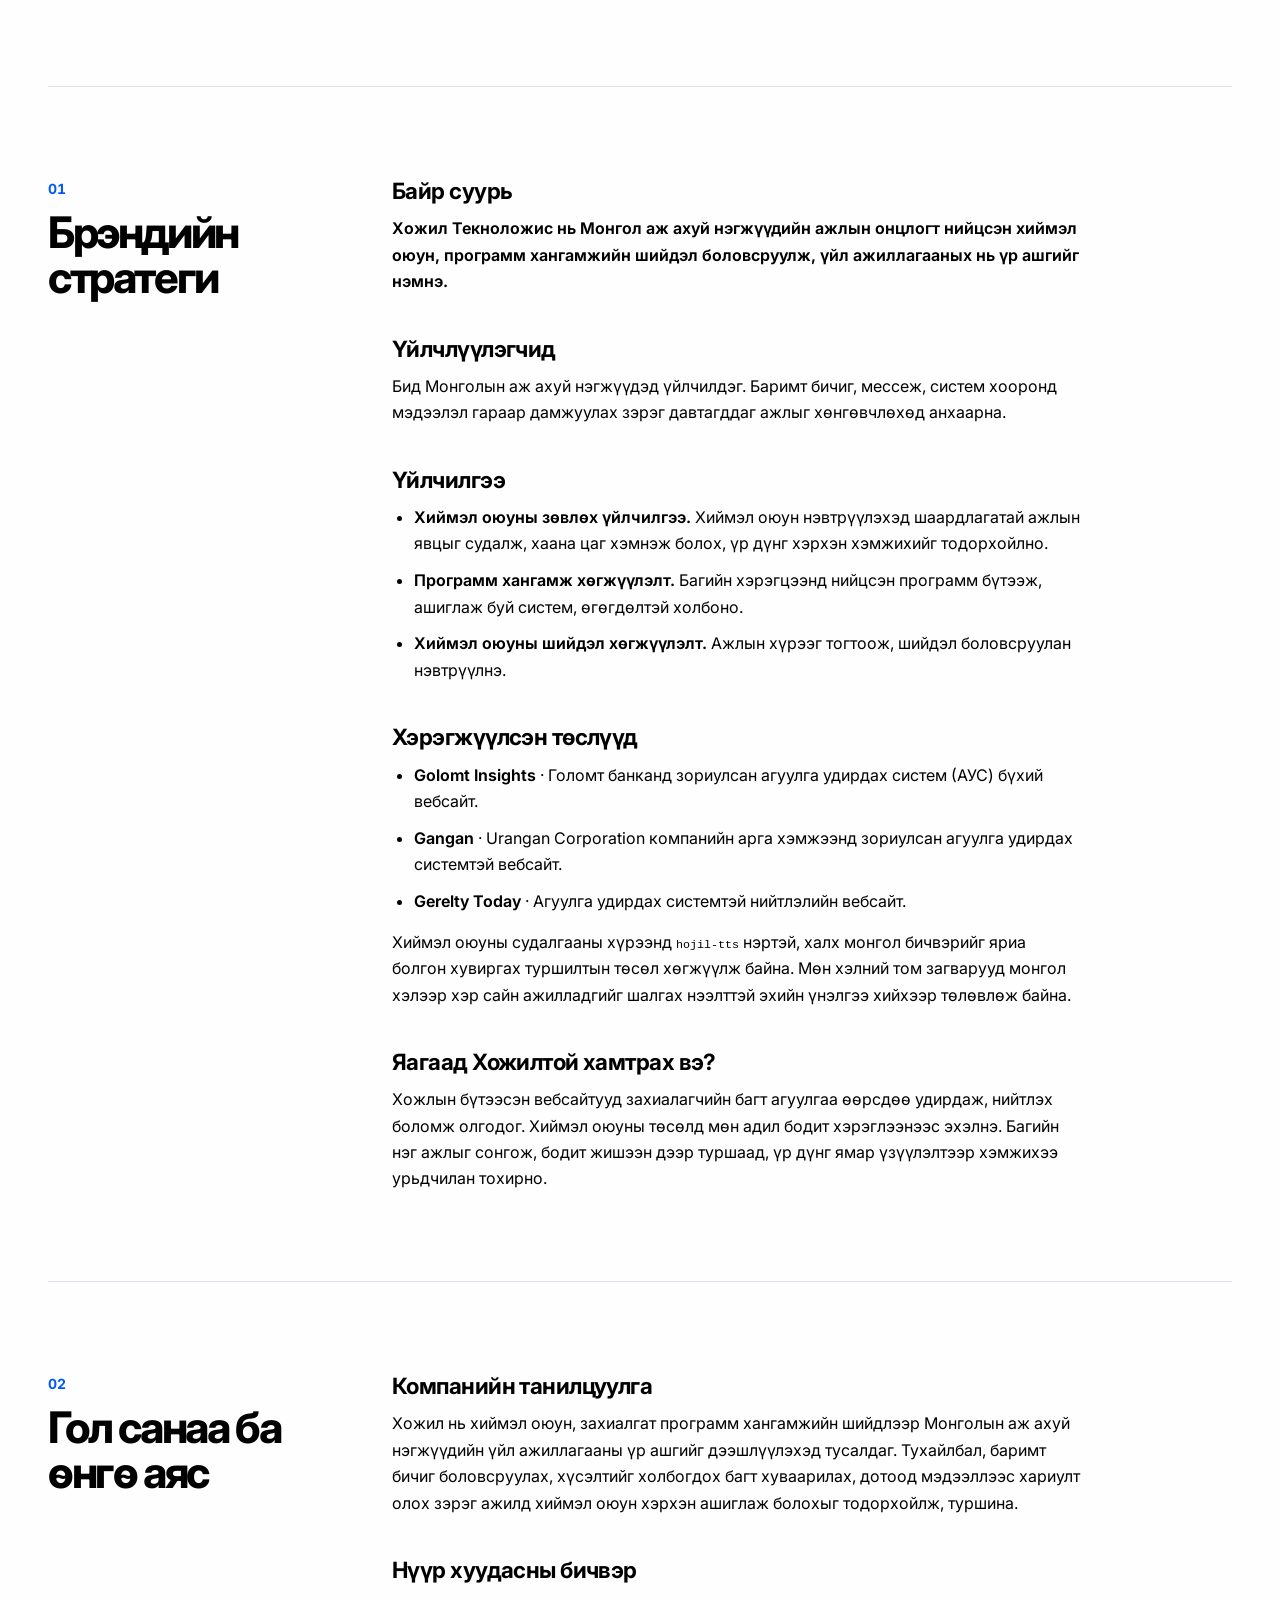
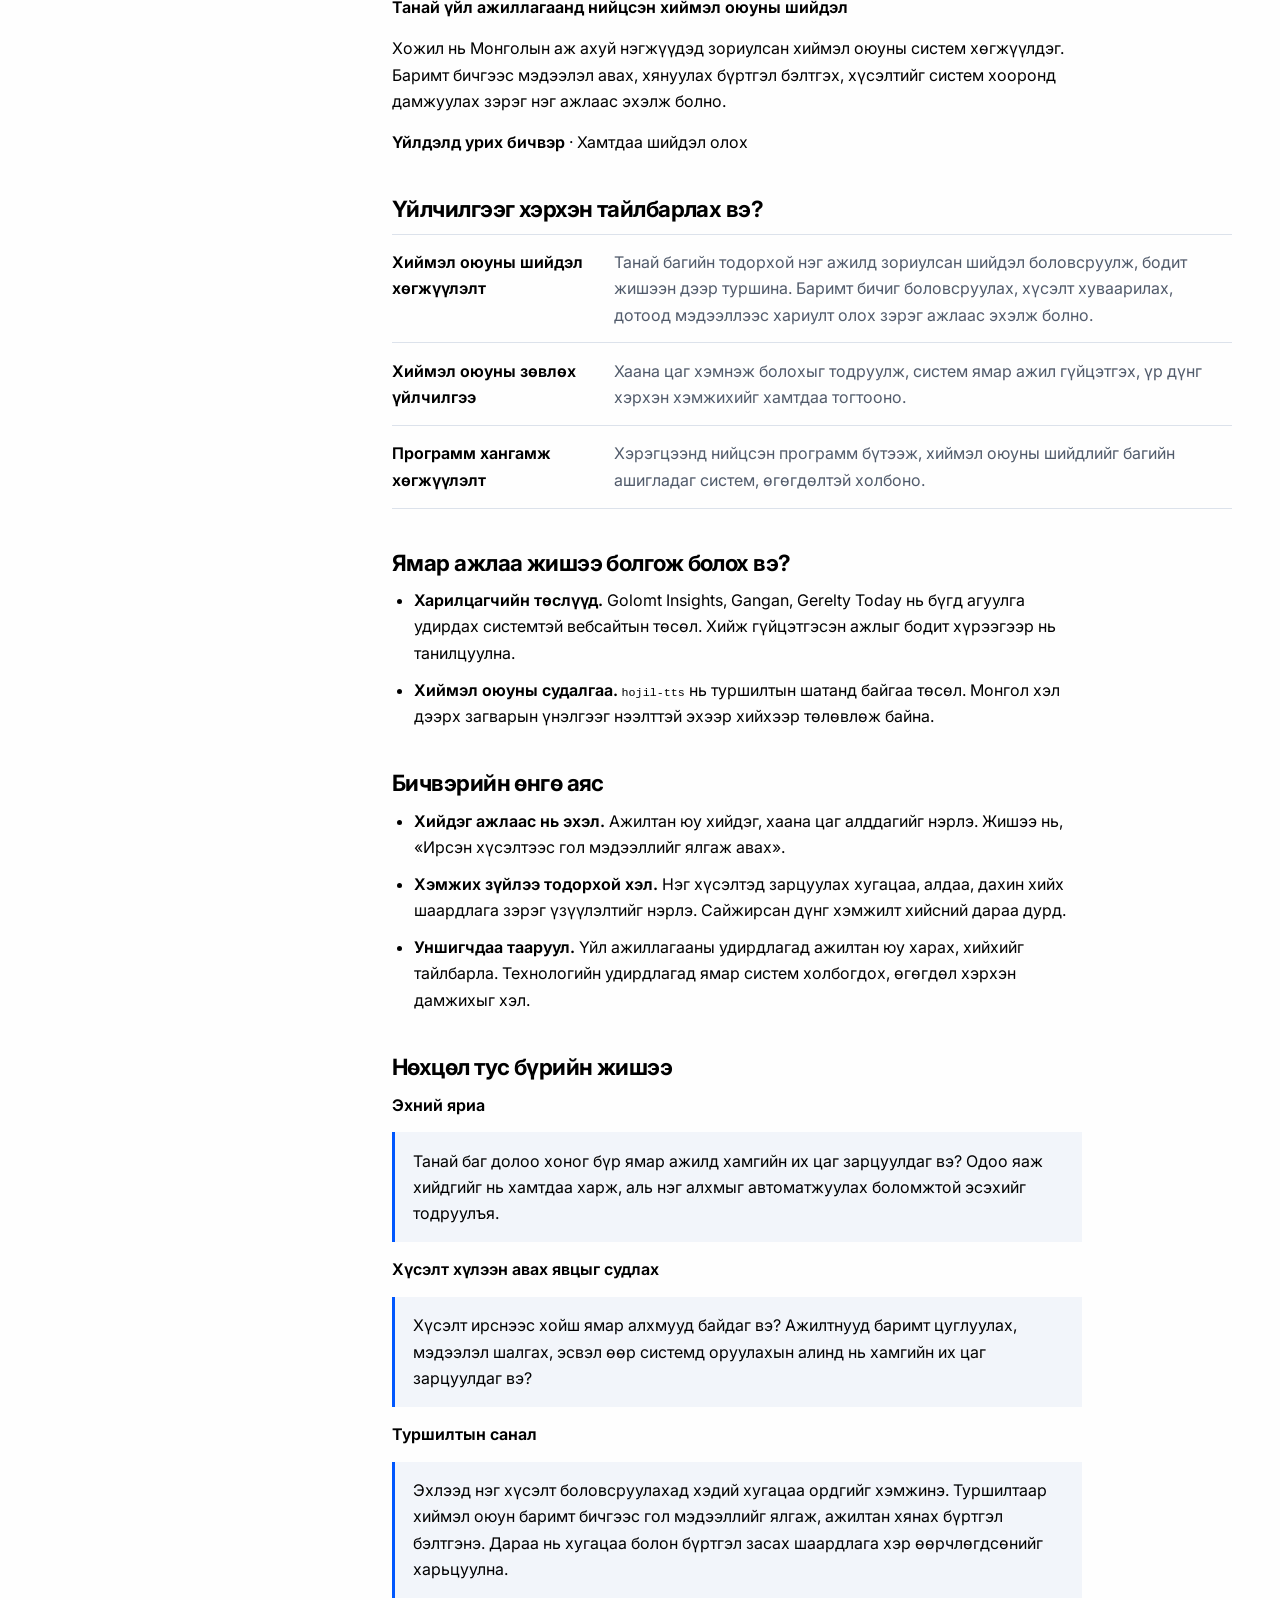
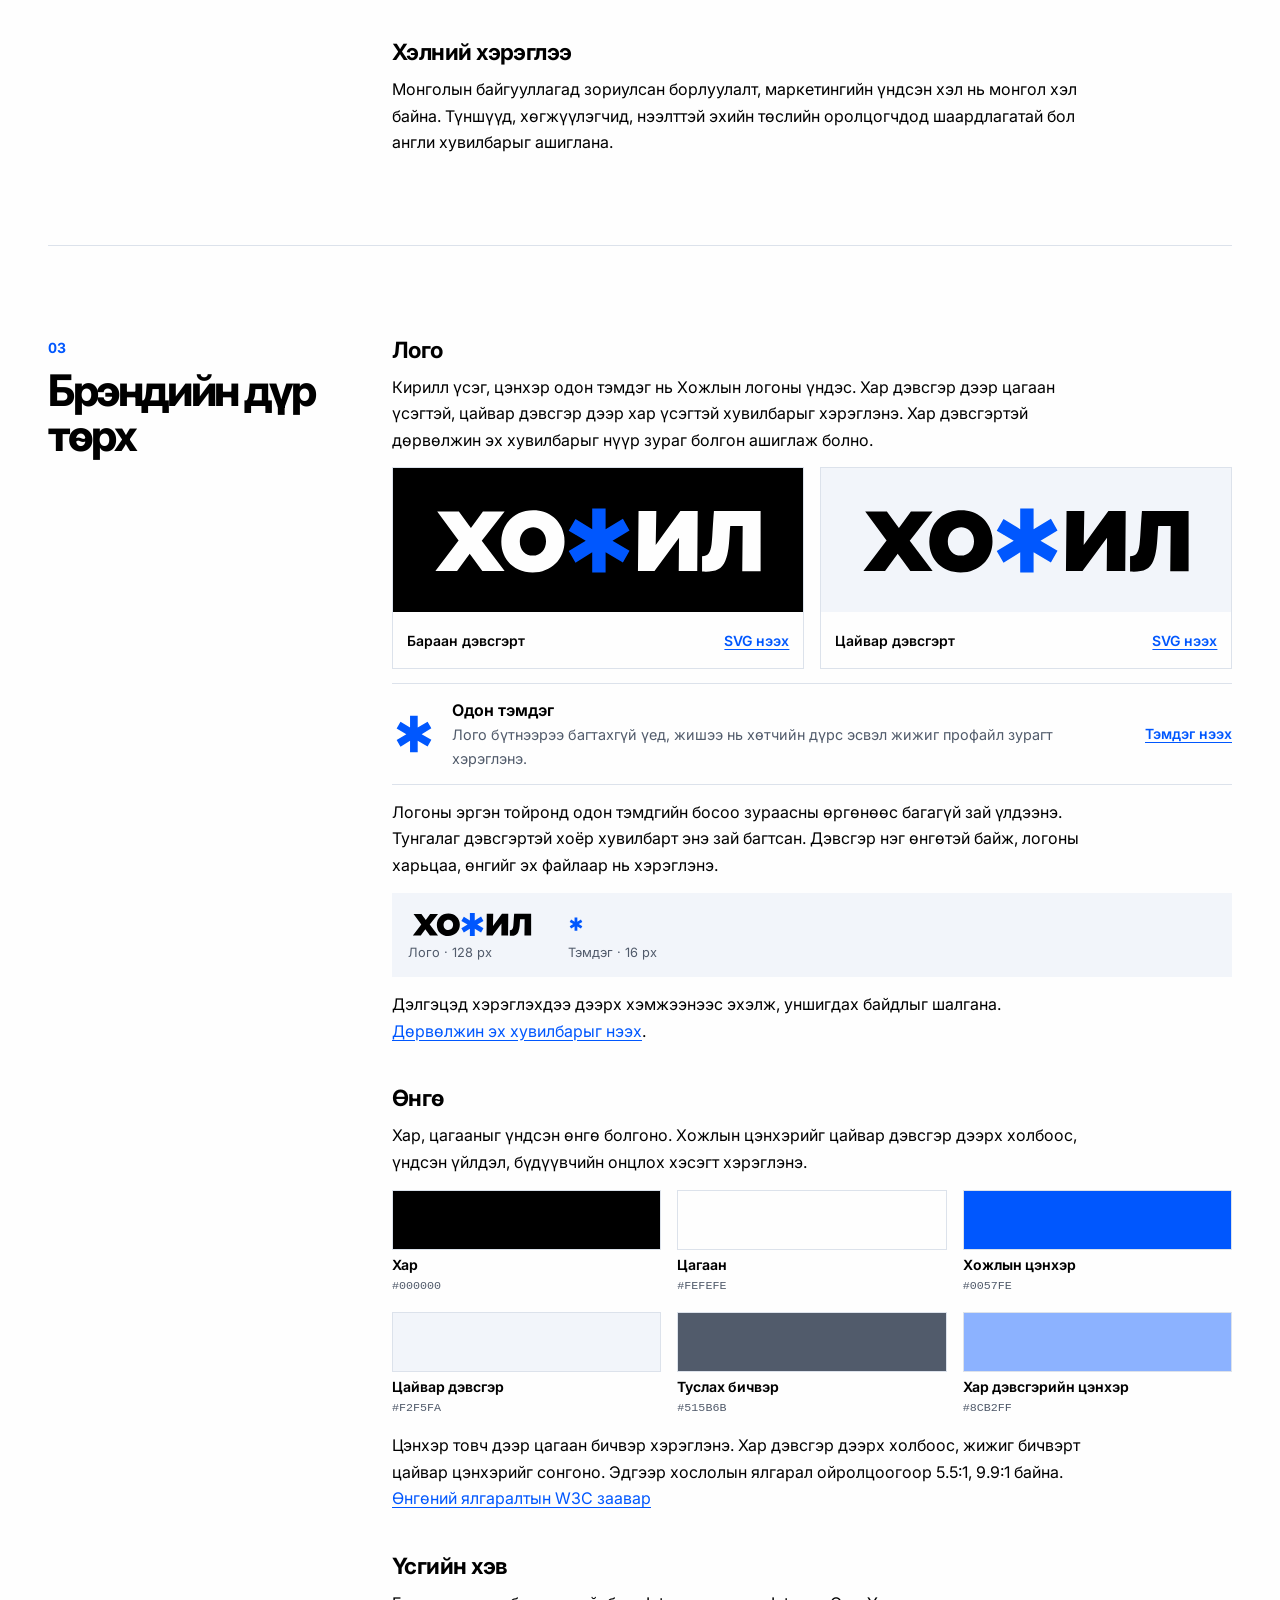
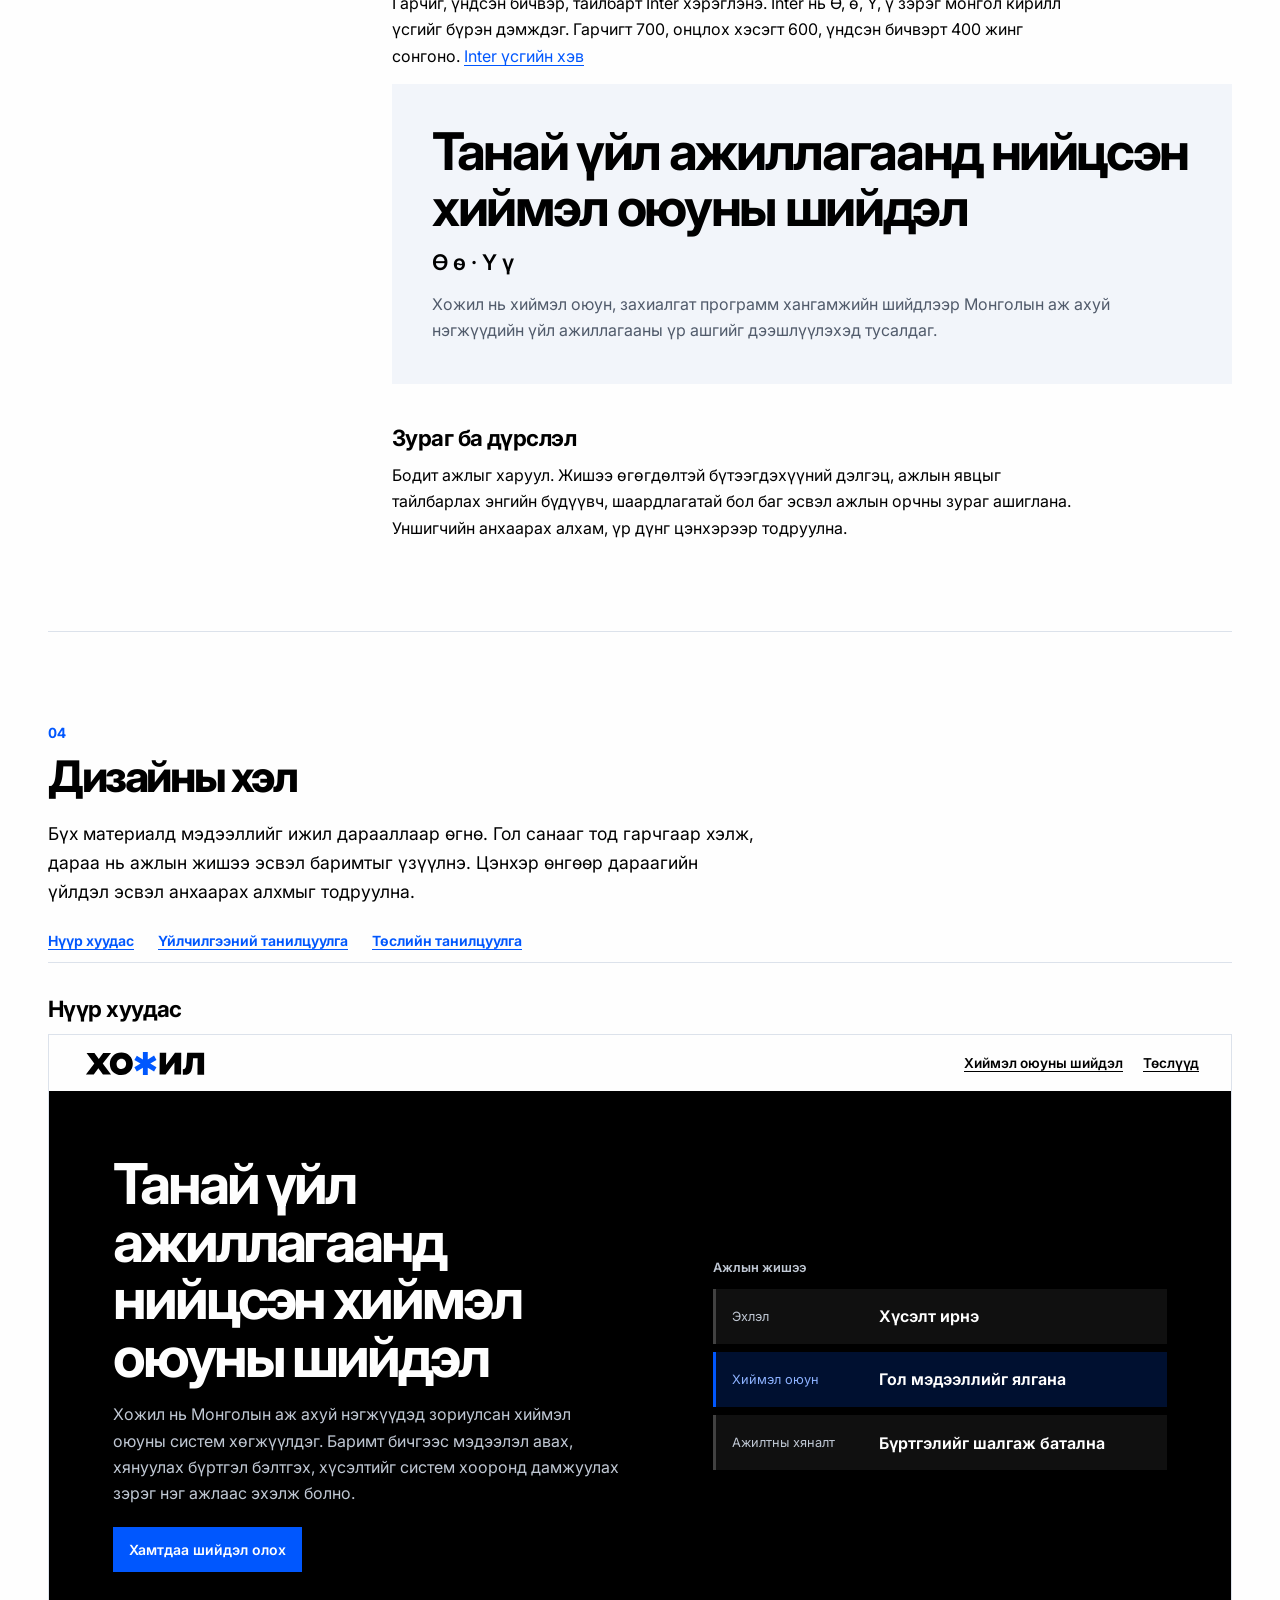
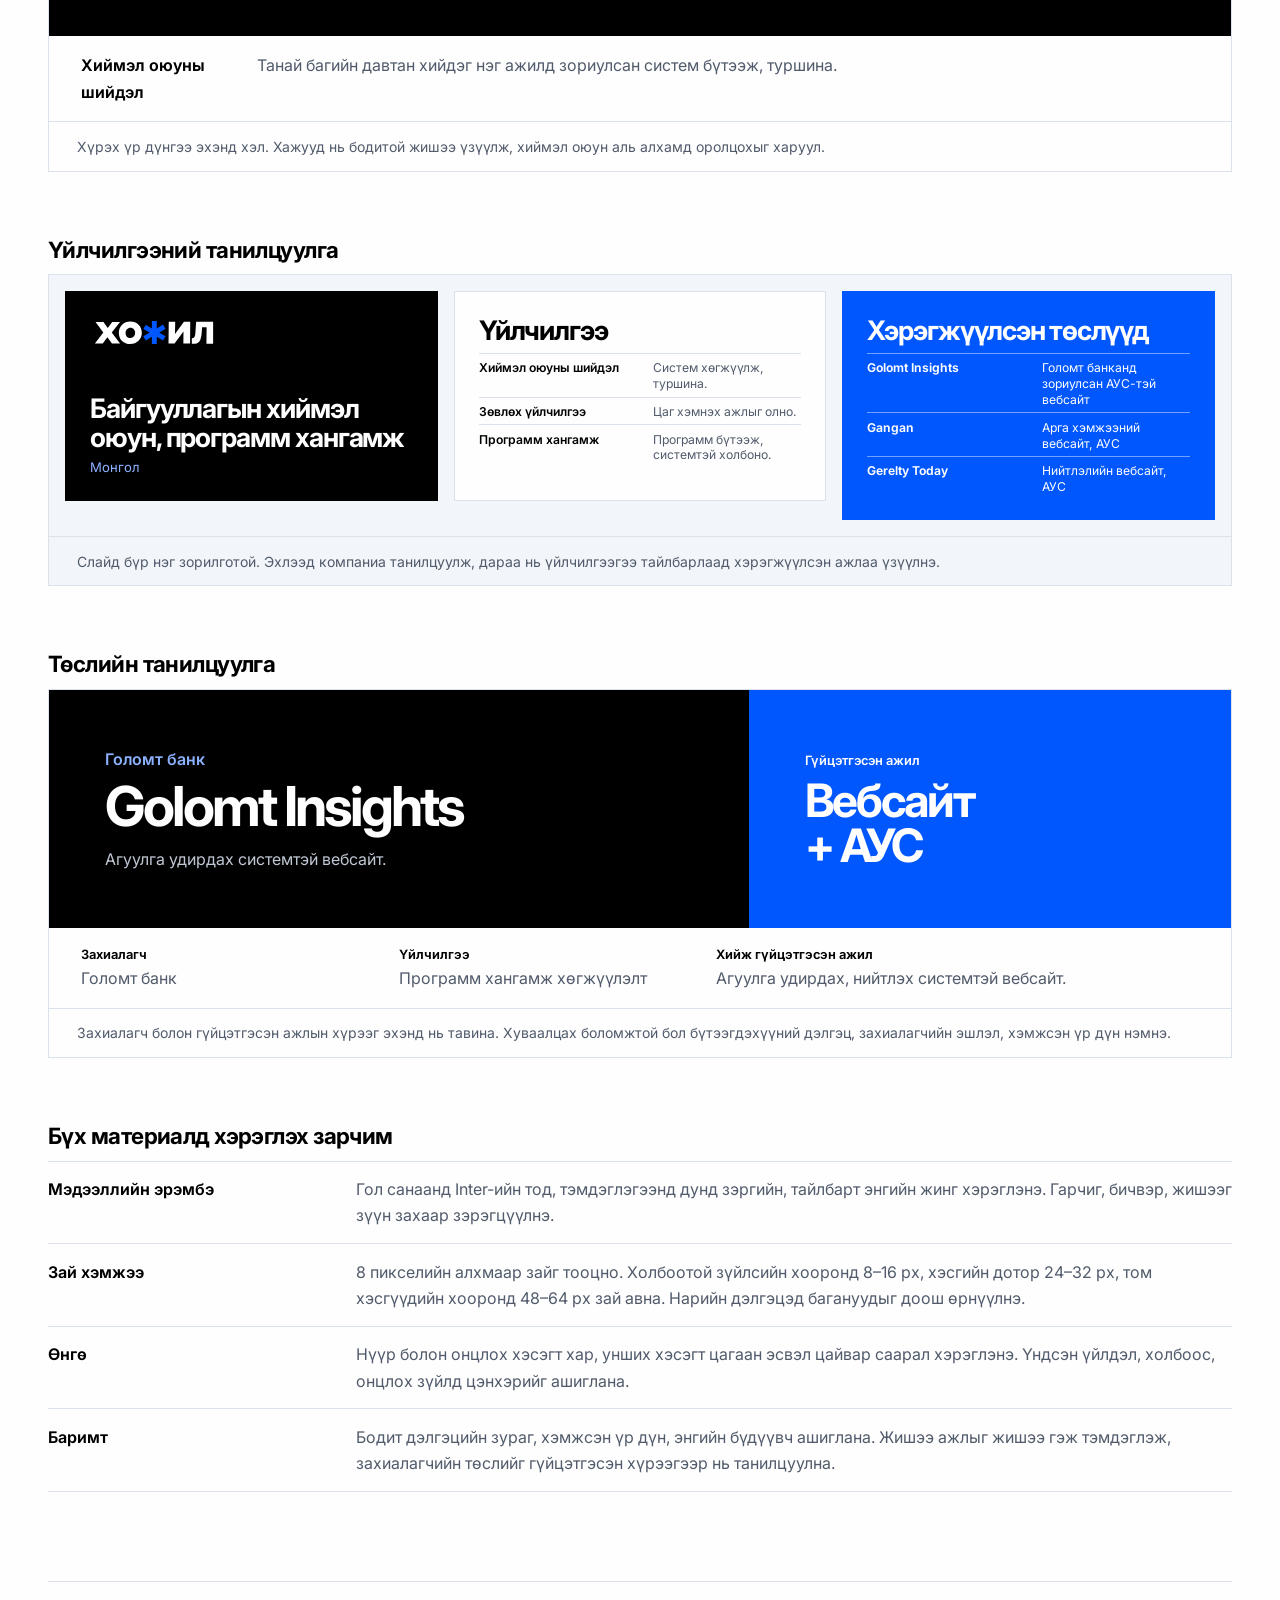
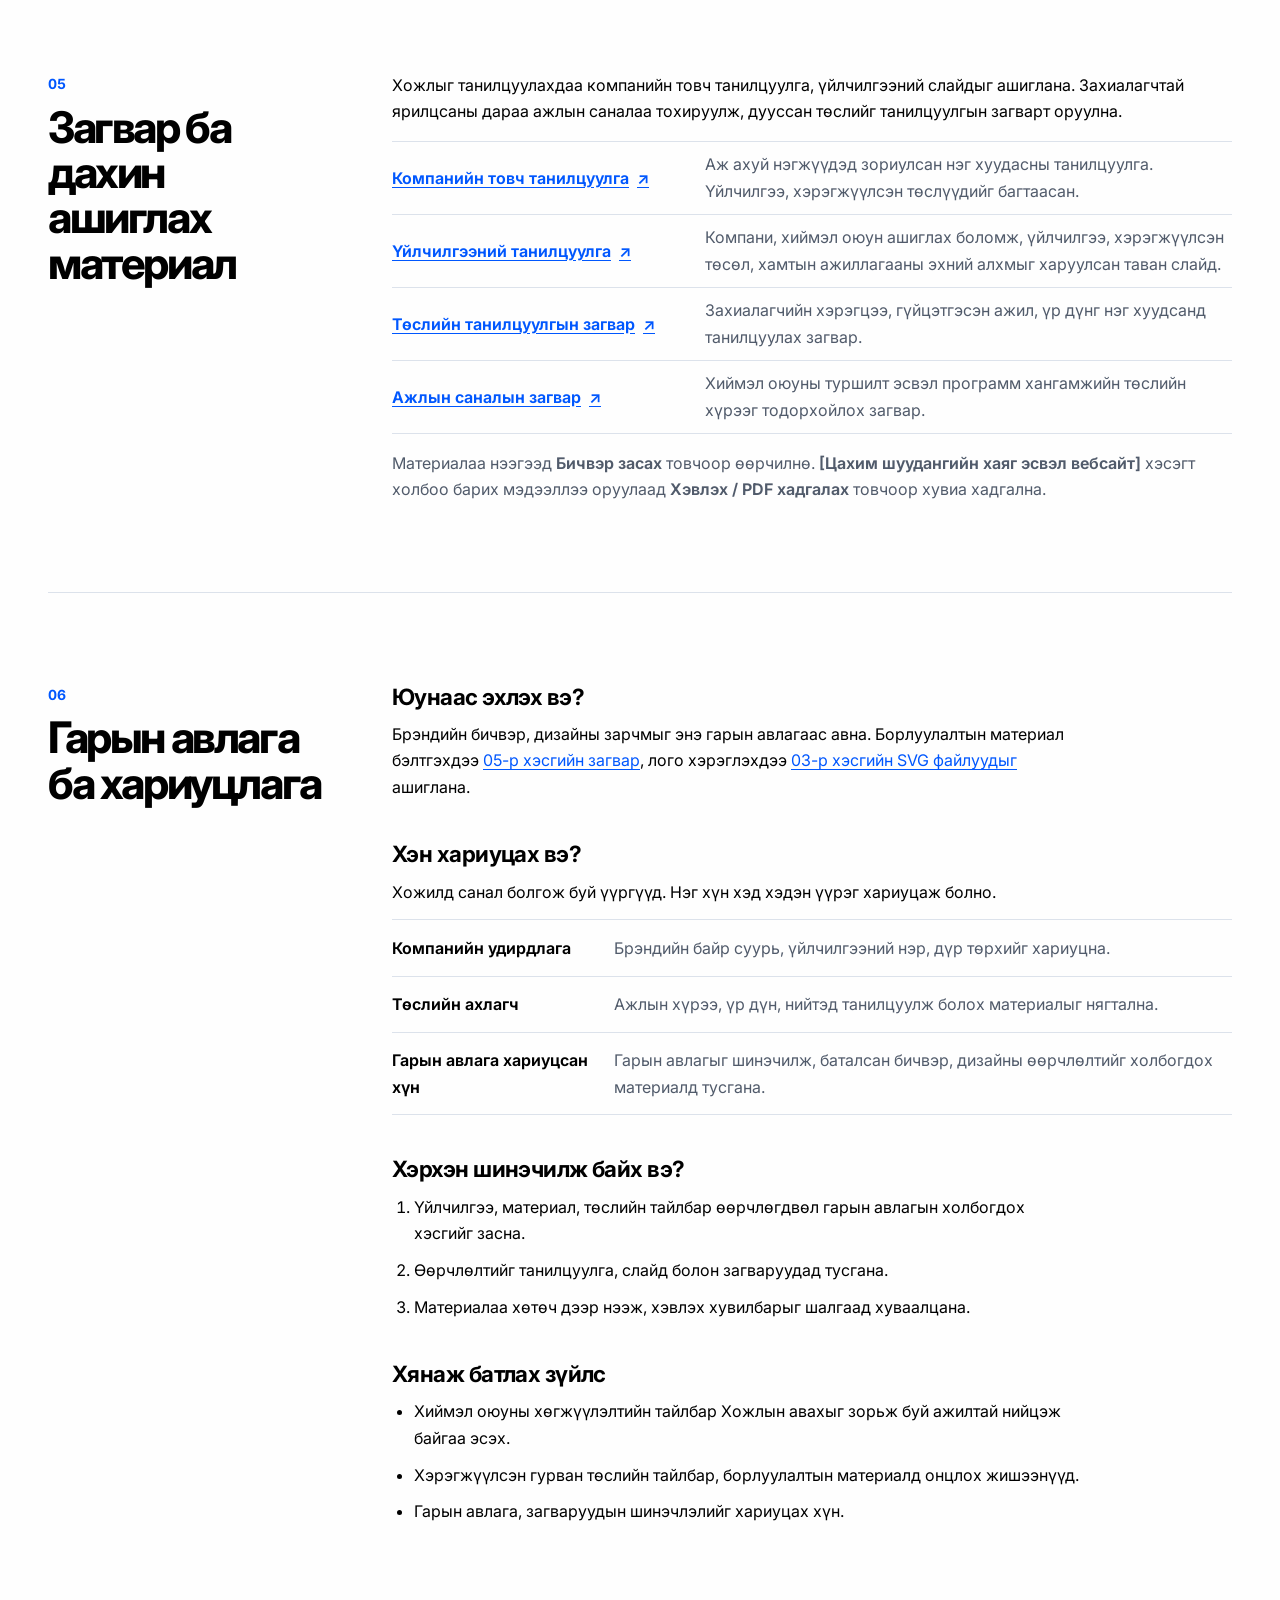
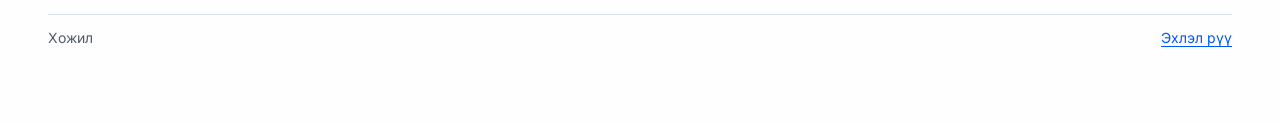
==== commit 38b9d574: "Localize Mongolian services title and CMS abbreviation" ====
--- a/mn/index.html
+++ b/mn/index.html
@@ -74,7 +74,7 @@
 </ul></section>
 <section class="subsection"><h3>Хэрэгжүүлсэн төслүүд</h3>
 <ul>
-  <li><strong>Golomt Insights</strong> · Голомт банканд зориулсан агуулга удирдах системтэй (CMS) вебсайт.</li>
+  <li><strong>Golomt Insights</strong> · Голомт банканд зориулсан агуулга удирдах систем (АУС) бүхий вебсайт.</li>
   <li><strong>Gangan</strong> · Urangan Corporation компанийн арга хэмжээнд зориулсан агуулга удирдах системтэй вебсайт.</li>
   <li><strong>Gerelty Today</strong> · Агуулга удирдах системтэй нийтлэлийн вебсайт.</li>
 </ul>
@@ -140,8 +140,8 @@
   <figure class="design-sample deck-sample">
     <ol class="deck-grid" aria-label="Гурван слайдын жишээ">
       <li class="deck-slide deck-cover"><img src="../assets/logo/hojil-wordmark-on-dark.svg" alt="Хожил" width="128" height="33"><div><p class="slide-title">Байгууллагын хиймэл оюун, программ хангамж</p><p>Монгол</p></div></li>
-      <li class="deck-slide deck-services"><p class="slide-title">Бид хэрхэн тусалдаг вэ?</p><dl><div><dt>Хиймэл оюуны шийдэл</dt><dd>Систем хөгжүүлж, туршина.</dd></div><div><dt>Зөвлөх үйлчилгээ</dt><dd>Цаг хэмнэх ажлыг олно.</dd></div><div><dt>Программ хангамж</dt><dd>Программ бүтээж, системтэй холбоно.</dd></div></dl></li>
-      <li class="deck-slide deck-work"><p class="slide-title">Хэрэгжүүлсэн төслүүд</p><ul><li><strong>Golomt Insights</strong><span>Голомт банканд зориулсан CMS-тэй вебсайт</span></li><li><strong>Gangan</strong><span>Арга хэмжээний вебсайт, CMS</span></li><li><strong>Gerelty Today</strong><span>Нийтлэлийн вебсайт, CMS</span></li></ul></li>
+      <li class="deck-slide deck-services"><p class="slide-title">Үйлчилгээ</p><dl><div><dt>Хиймэл оюуны шийдэл</dt><dd>Систем хөгжүүлж, туршина.</dd></div><div><dt>Зөвлөх үйлчилгээ</dt><dd>Цаг хэмнэх ажлыг олно.</dd></div><div><dt>Программ хангамж</dt><dd>Программ бүтээж, системтэй холбоно.</dd></div></dl></li>
+      <li class="deck-slide deck-work"><p class="slide-title">Хэрэгжүүлсэн төслүүд</p><ul><li><strong>Golomt Insights</strong><span>Голомт банканд зориулсан АУС-тэй вебсайт</span></li><li><strong>Gangan</strong><span>Арга хэмжээний вебсайт, АУС</span></li><li><strong>Gerelty Today</strong><span>Нийтлэлийн вебсайт, АУС</span></li></ul></li>
     </ol>
     <figcaption>Слайд бүр нэг зорилготой. Эхлээд компаниа танилцуулж, дараа нь үйлчилгээгээ тайлбарлаад хэрэгжүүлсэн ажлаа үзүүлнэ.</figcaption>
   </figure>
@@ -149,7 +149,7 @@
 <section class="subsection design-example" id="case-example" aria-labelledby="case-title">
   <h3 id="case-title">Төслийн танилцуулга</h3>
   <figure class="design-sample">
-    <div class="case-cover"><div><p class="case-client">Голомт банк</p><p class="case-name">Golomt Insights</p><p class="case-summary">Агуулга удирдах системтэй вебсайт.</p></div><div class="case-scope"><span>Гүйцэтгэсэн ажил</span><strong>Вебсайт<br>+ CMS</strong></div></div>
+    <div class="case-cover"><div><p class="case-client">Голомт банк</p><p class="case-name">Golomt Insights</p><p class="case-summary">Агуулга удирдах системтэй вебсайт.</p></div><div class="case-scope"><span>Гүйцэтгэсэн ажил</span><strong>Вебсайт<br>+ АУС</strong></div></div>
     <dl class="case-facts"><div><dt>Захиалагч</dt><dd>Голомт банк</dd></div><div><dt>Үйлчилгээ</dt><dd>Программ хангамж хөгжүүлэлт</dd></div><div><dt>Хийж гүйцэтгэсэн ажил</dt><dd>Агуулга удирдах, нийтлэх системтэй вебсайт.</dd></div></dl>
     <figcaption>Захиалагч болон гүйцэтгэсэн ажлын хүрээг эхэнд нь тавина. Хуваалцах боломжтой бол бүтээгдэхүүний дэлгэц, захиалагчийн эшлэл, хэмжсэн үр дүн нэмнэ.</figcaption>
   </figure>
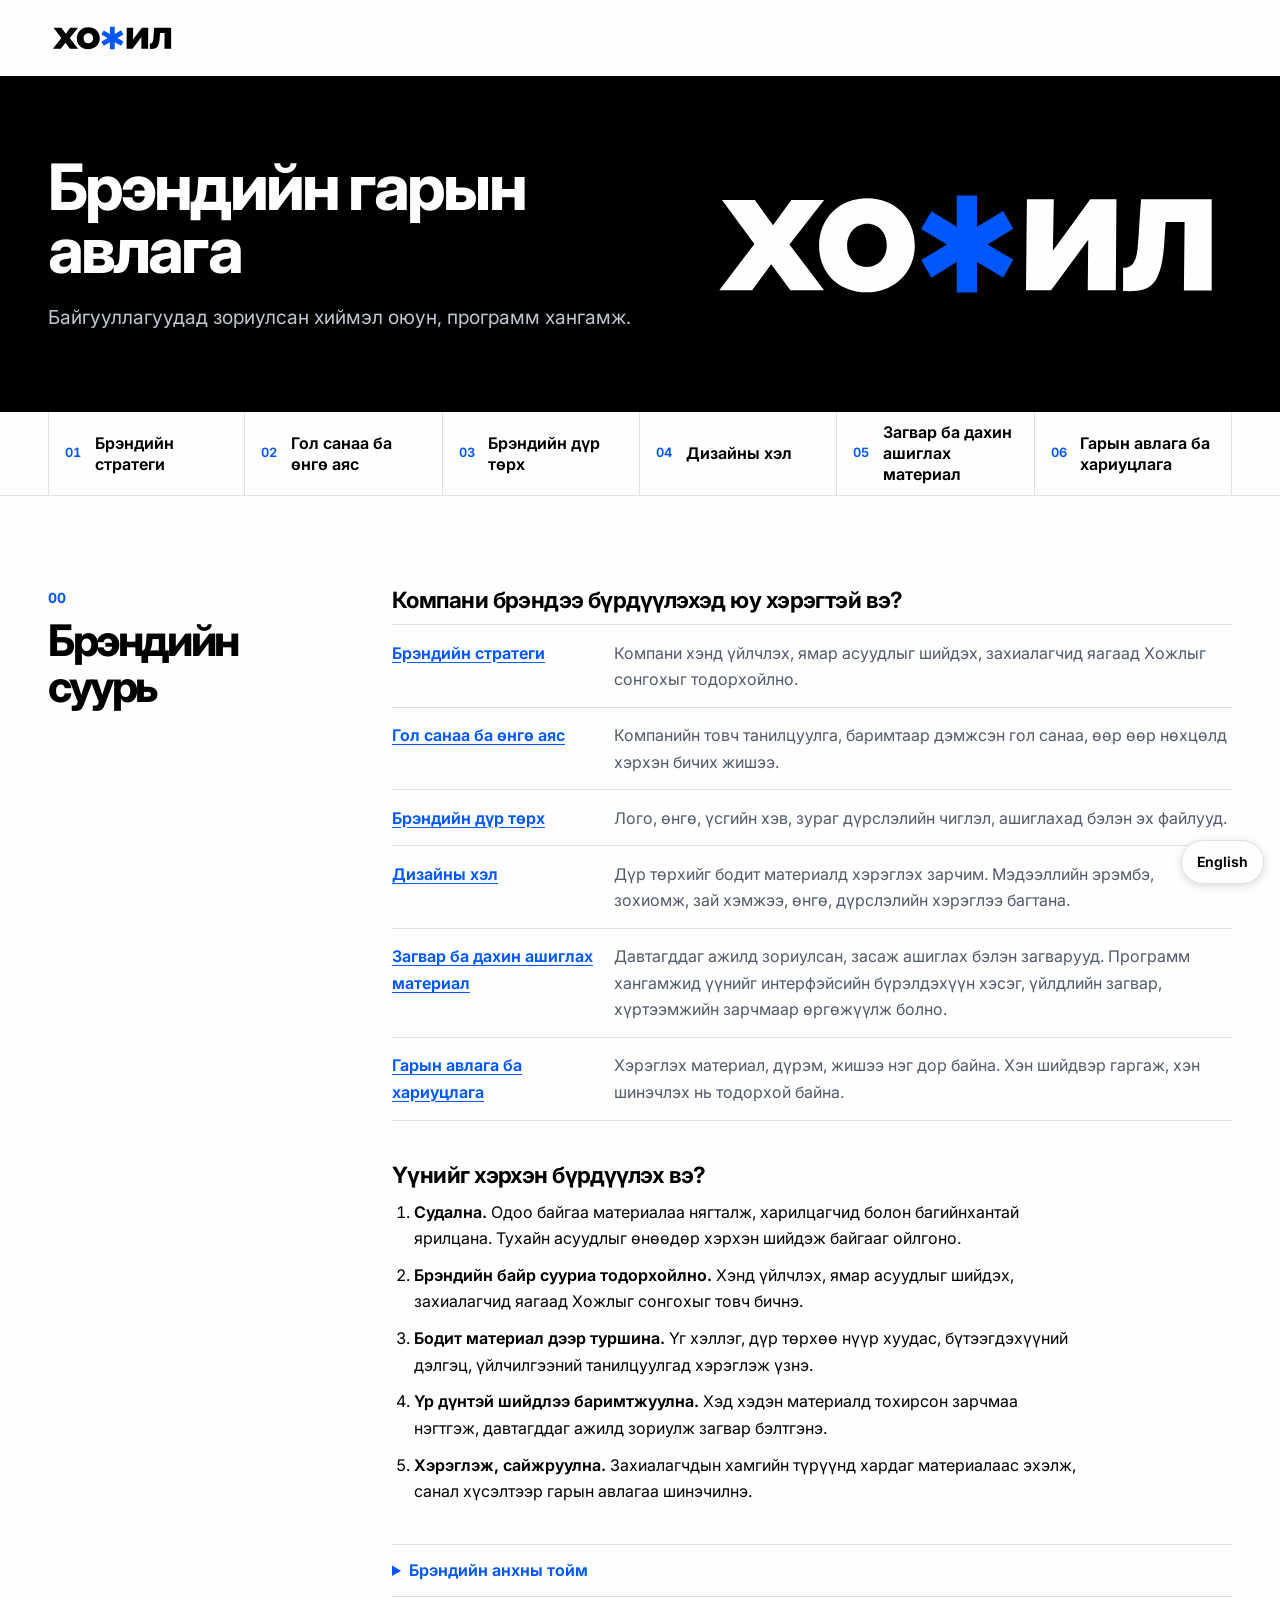
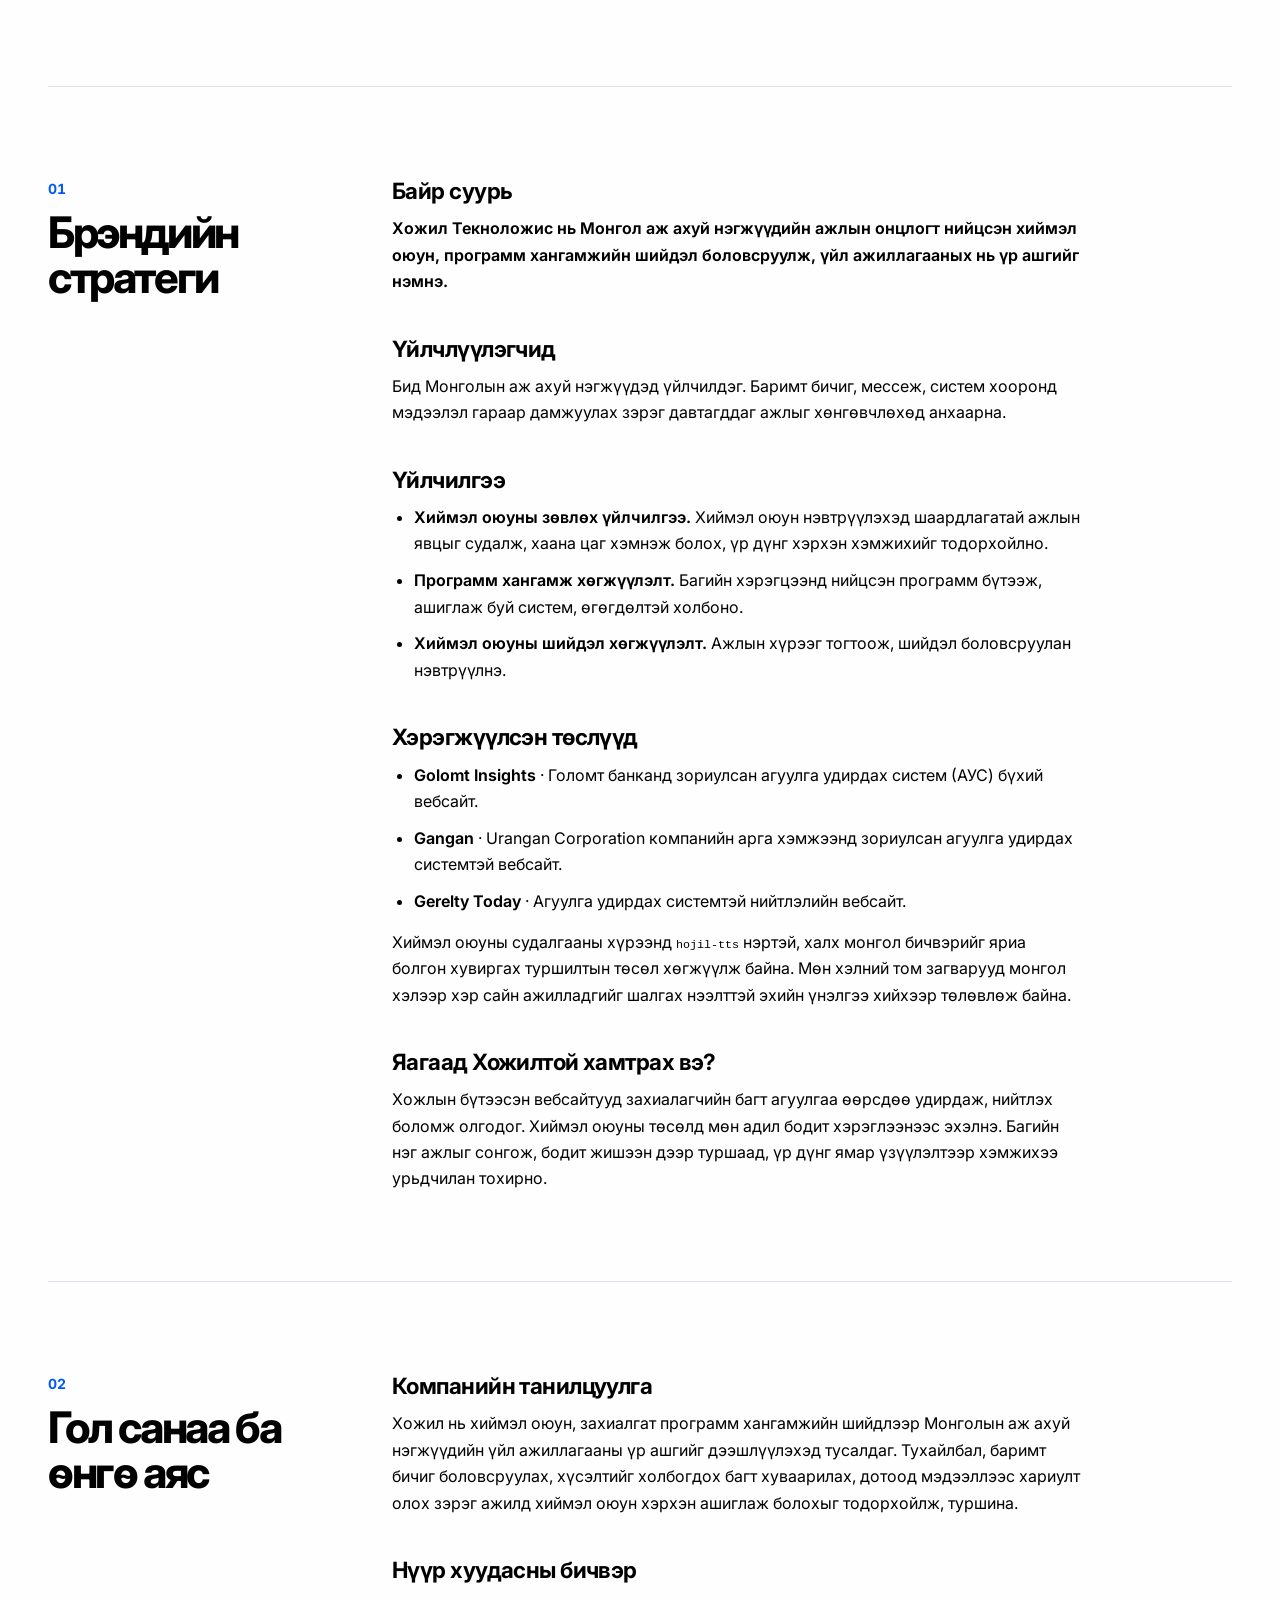
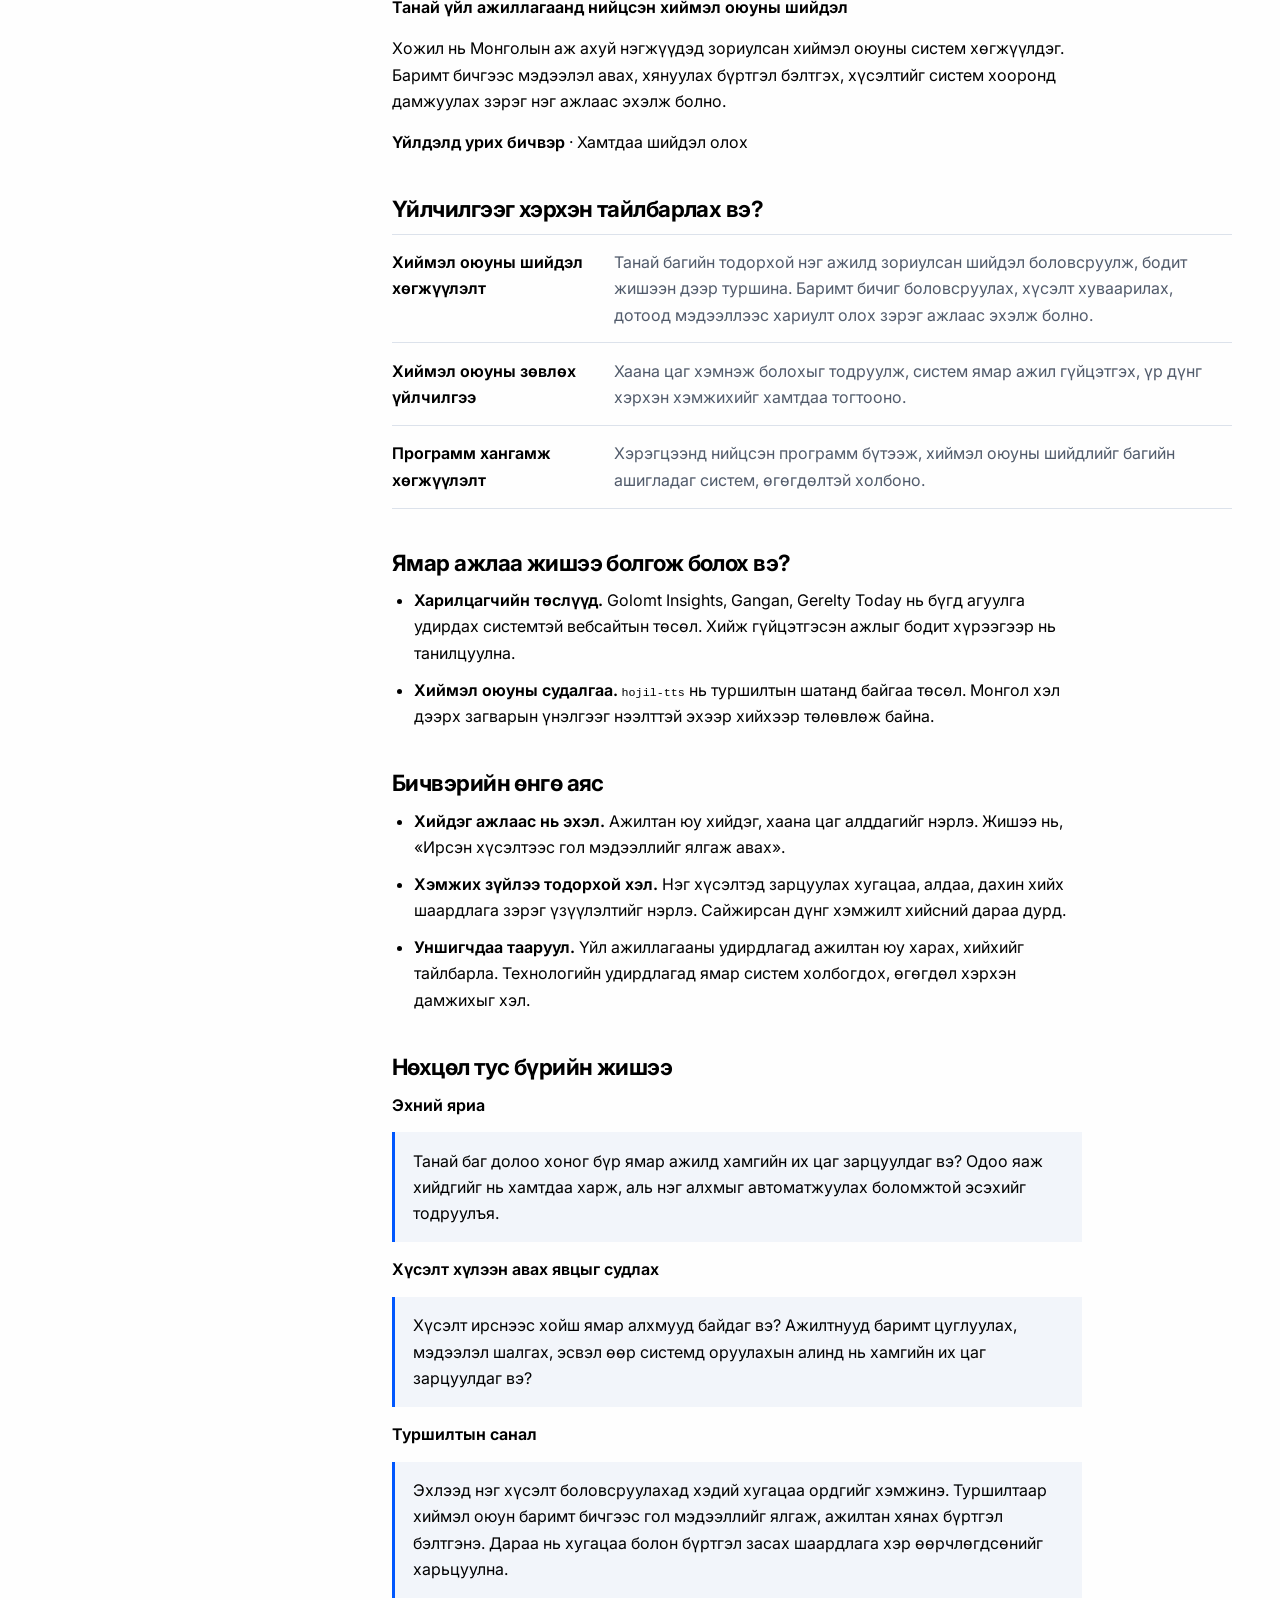
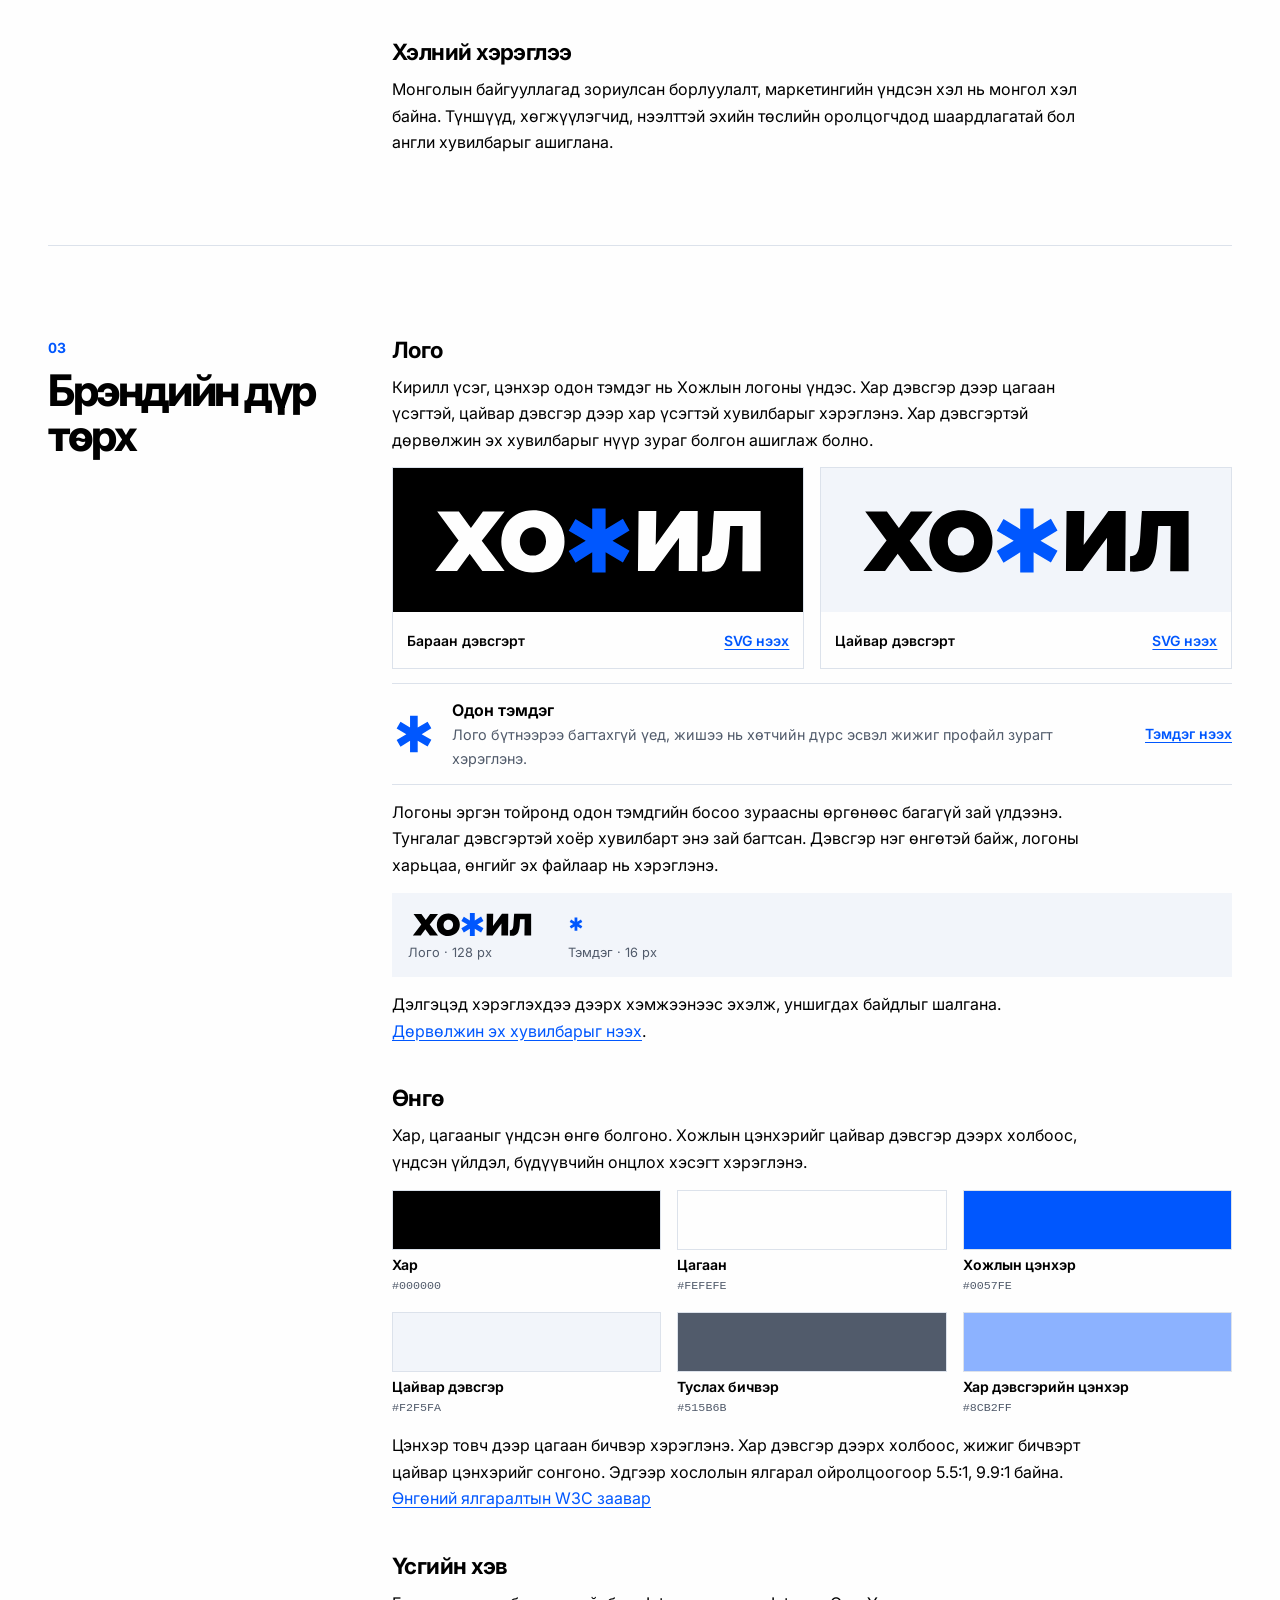
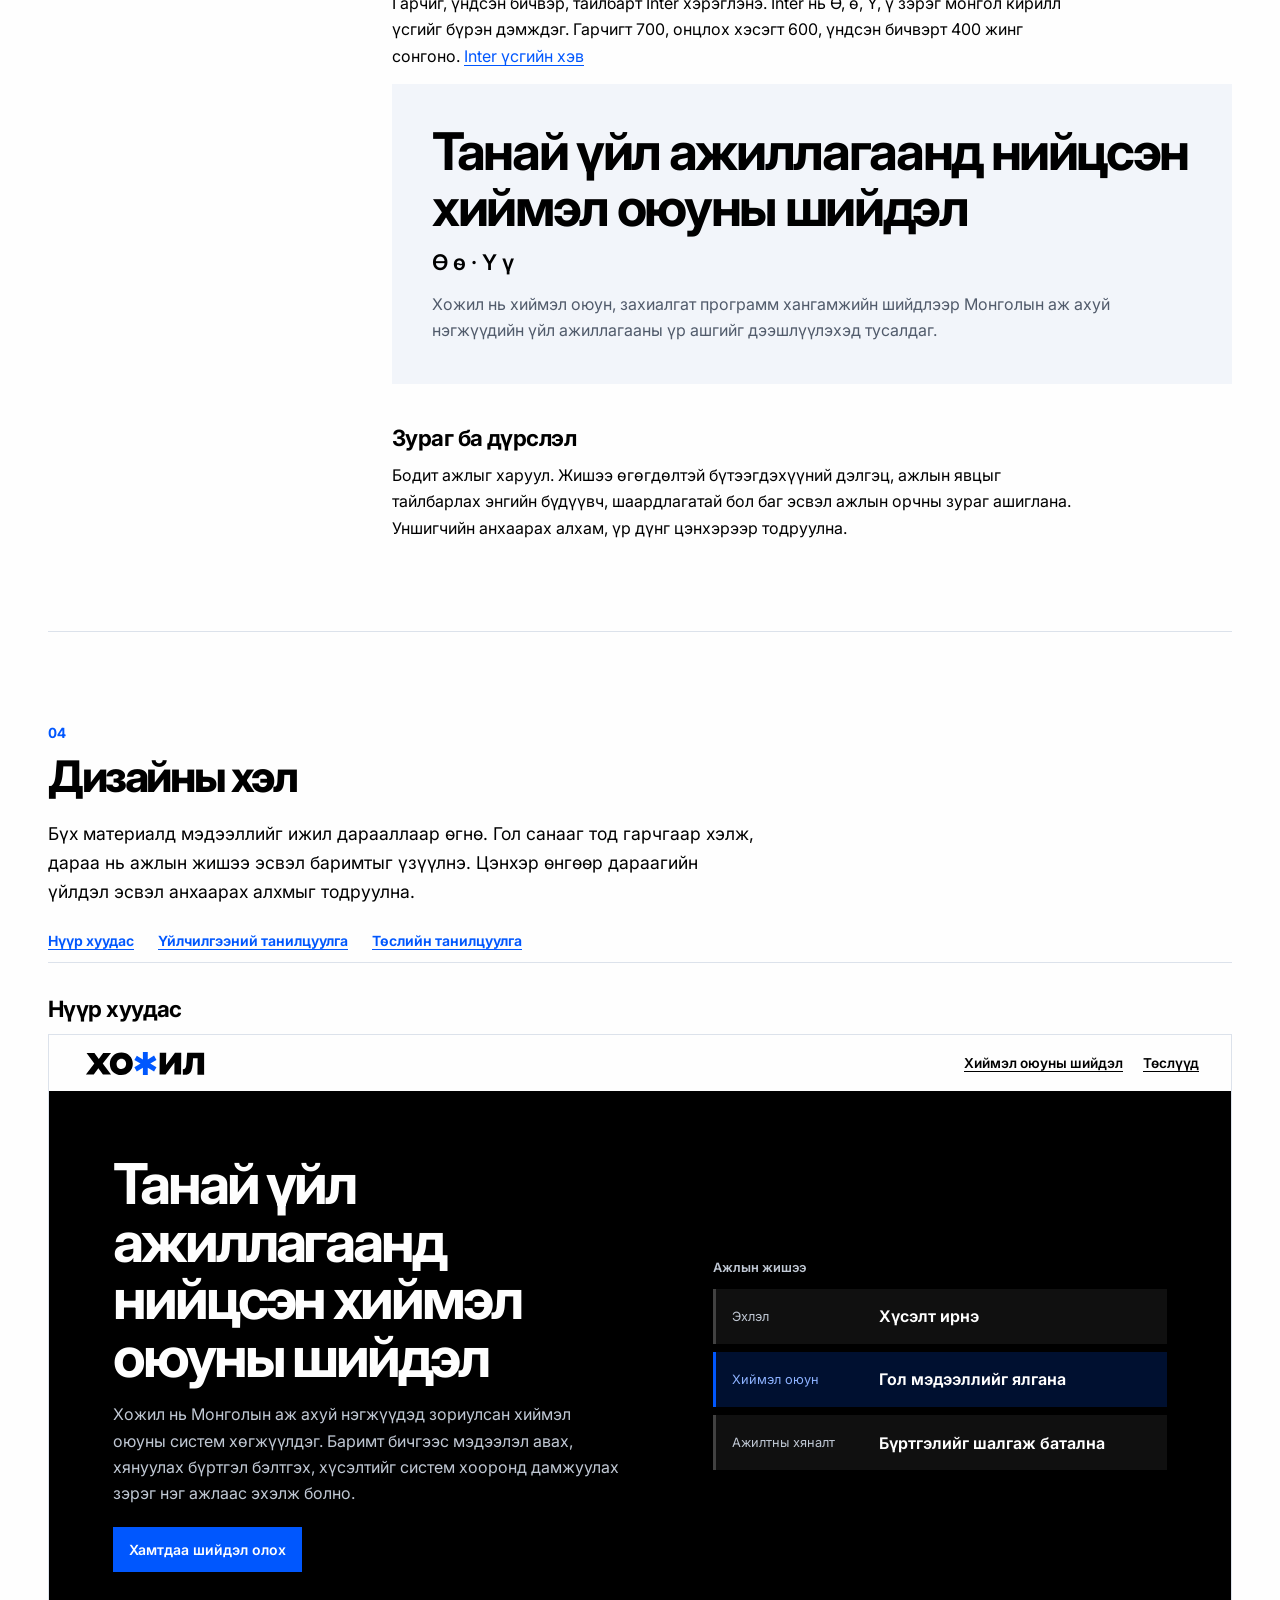
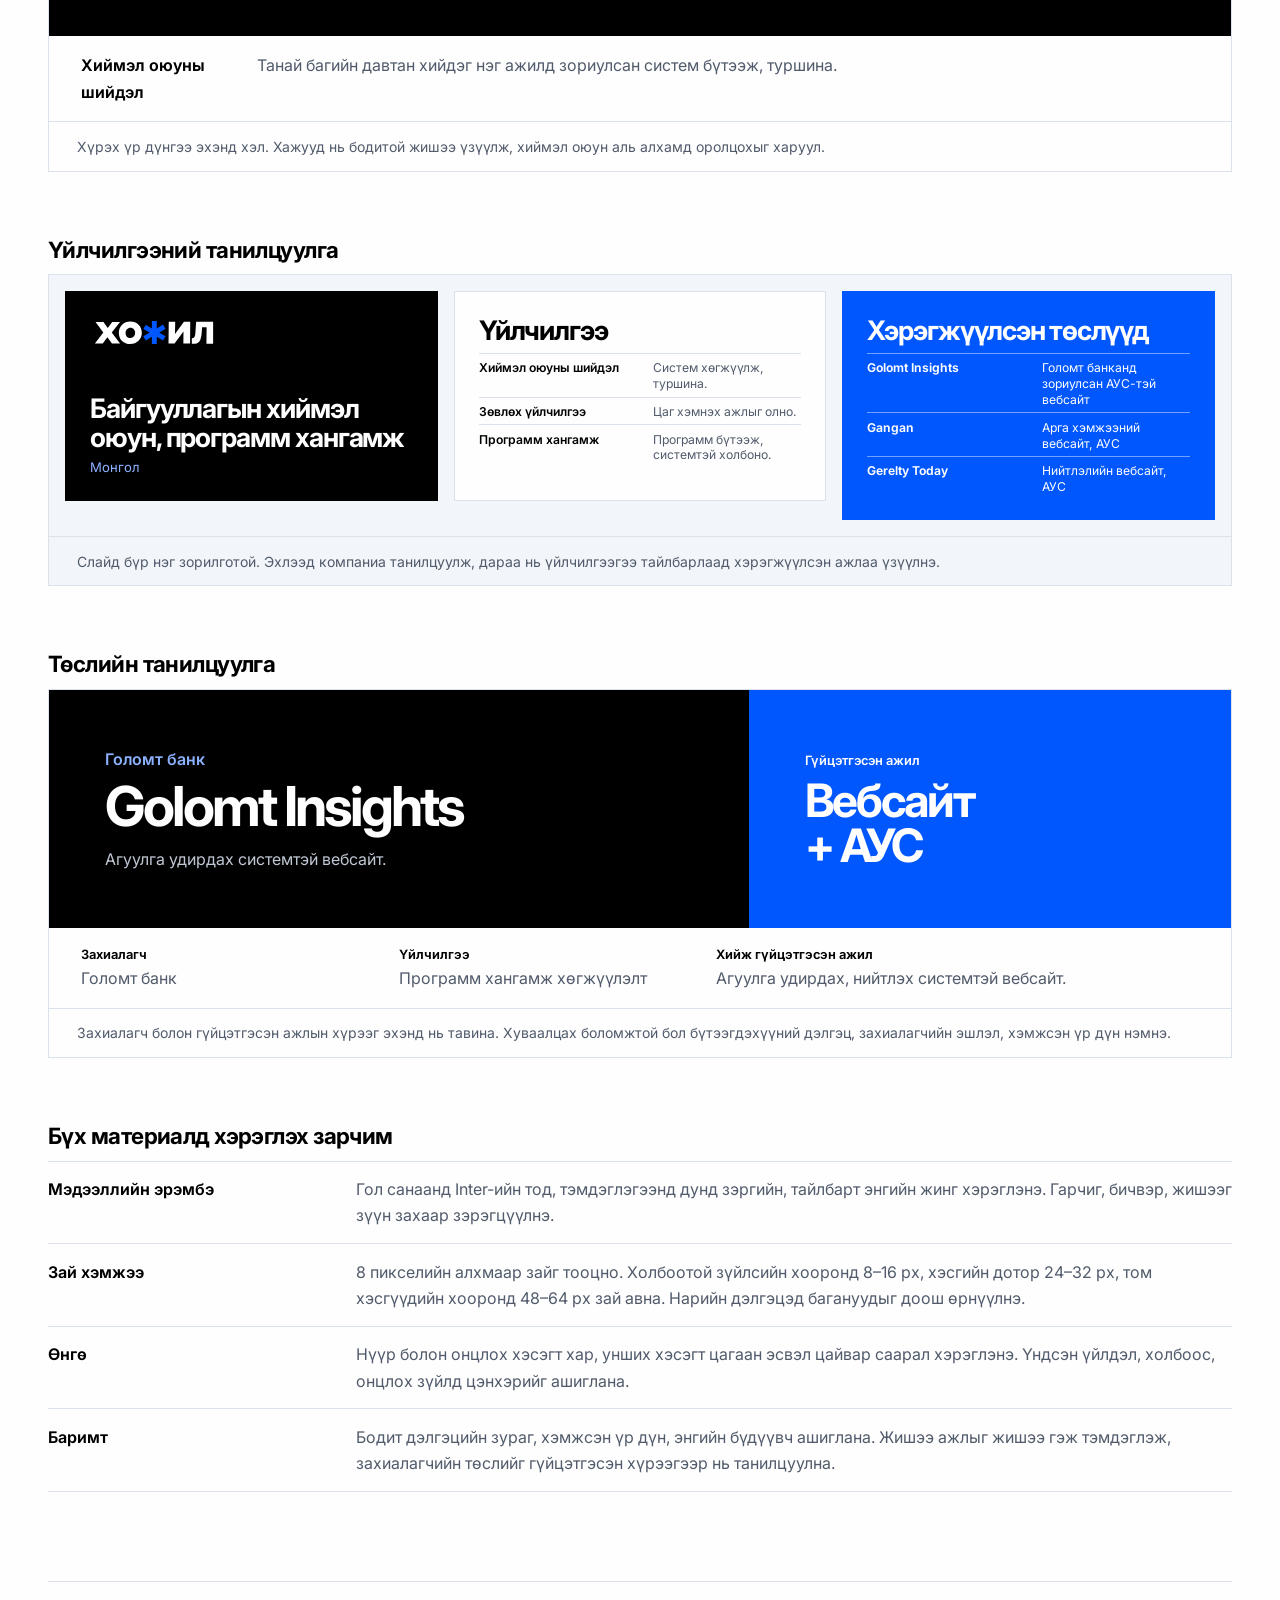
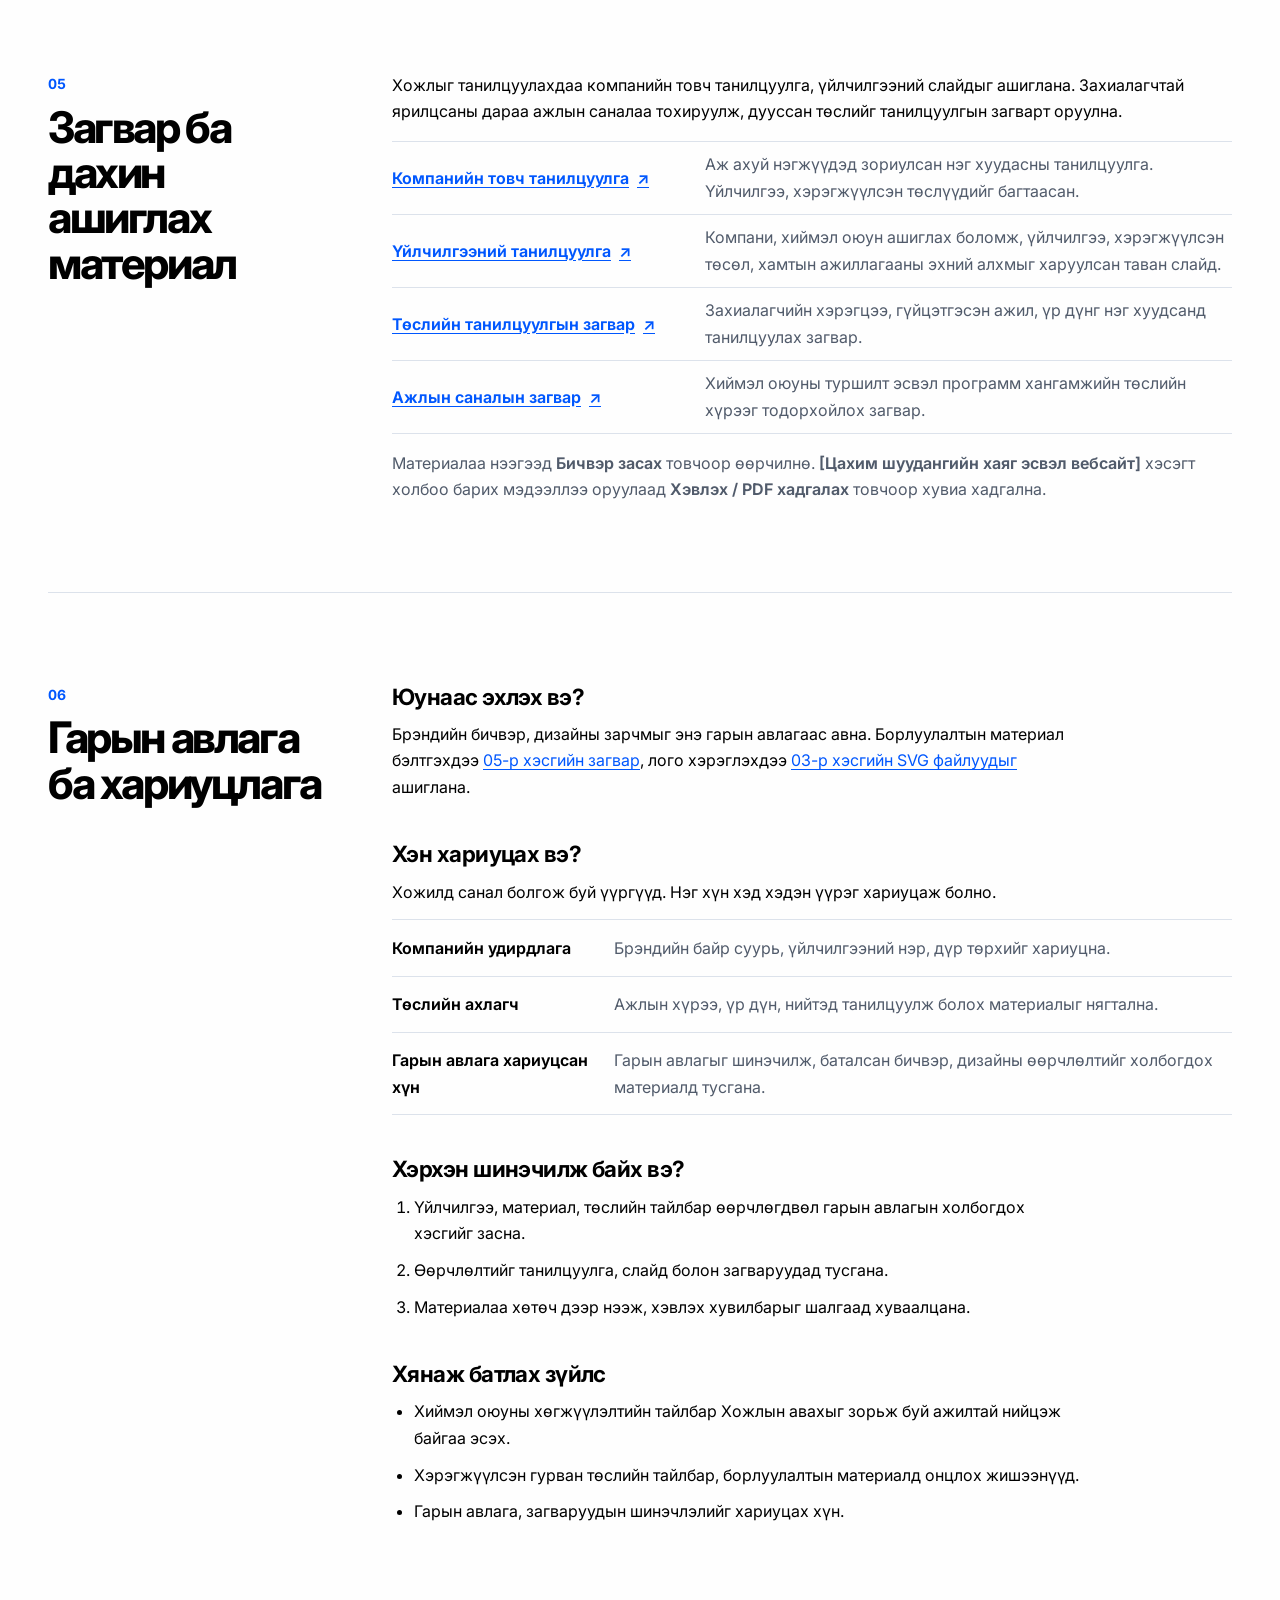
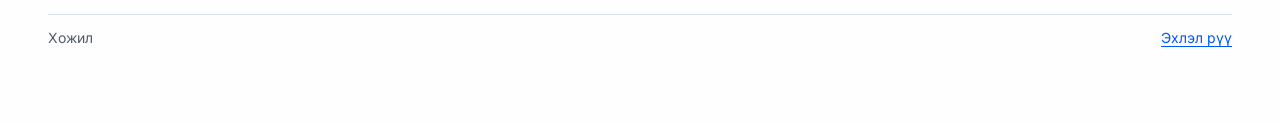
==== commit 6f23f630: "Shorten Mongolian guide introduction" ====
--- a/mn/index.html
+++ b/mn/index.html
@@ -15,7 +15,7 @@
     <a class="language-switch" href="../index.html" lang="en">English</a>
   </div></header>
   <div class="hero"><div class="wrap hero-content">
-    <div><h1>Брэндийн гарын авлага</h1><p>Монголын байгууллагуудад зориулсан хиймэл оюун, программ хангамж.</p></div>
+    <div><h1>Брэндийн гарын авлага</h1><p>Байгууллагуудад зориулсан хиймэл оюун, программ хангамж.</p></div>
     <img class="hero-mark" src="../assets/logo/hojil-wordmark-on-dark.svg" alt="Хожил" width="540" height="139">
   </div></div>
   <nav class="toc" aria-label="Агуулга"><div class="wrap toc-links"><a href="#positioning"><span aria-hidden="true">01</span>Брэндийн стратеги</a><a href="#messaging"><span aria-hidden="true">02</span>Гол санаа ба өнгө аяс</a><a href="#visual"><span aria-hidden="true">03</span>Брэндийн дүр төрх</a><a href="#design"><span aria-hidden="true">04</span>Дизайны хэл</a><a href="#templates"><span aria-hidden="true">05</span>Загвар ба дахин ашиглах материал</a><a href="#guidelines"><span aria-hidden="true">06</span>Гарын авлага ба хариуцлага</a></div></nav>
